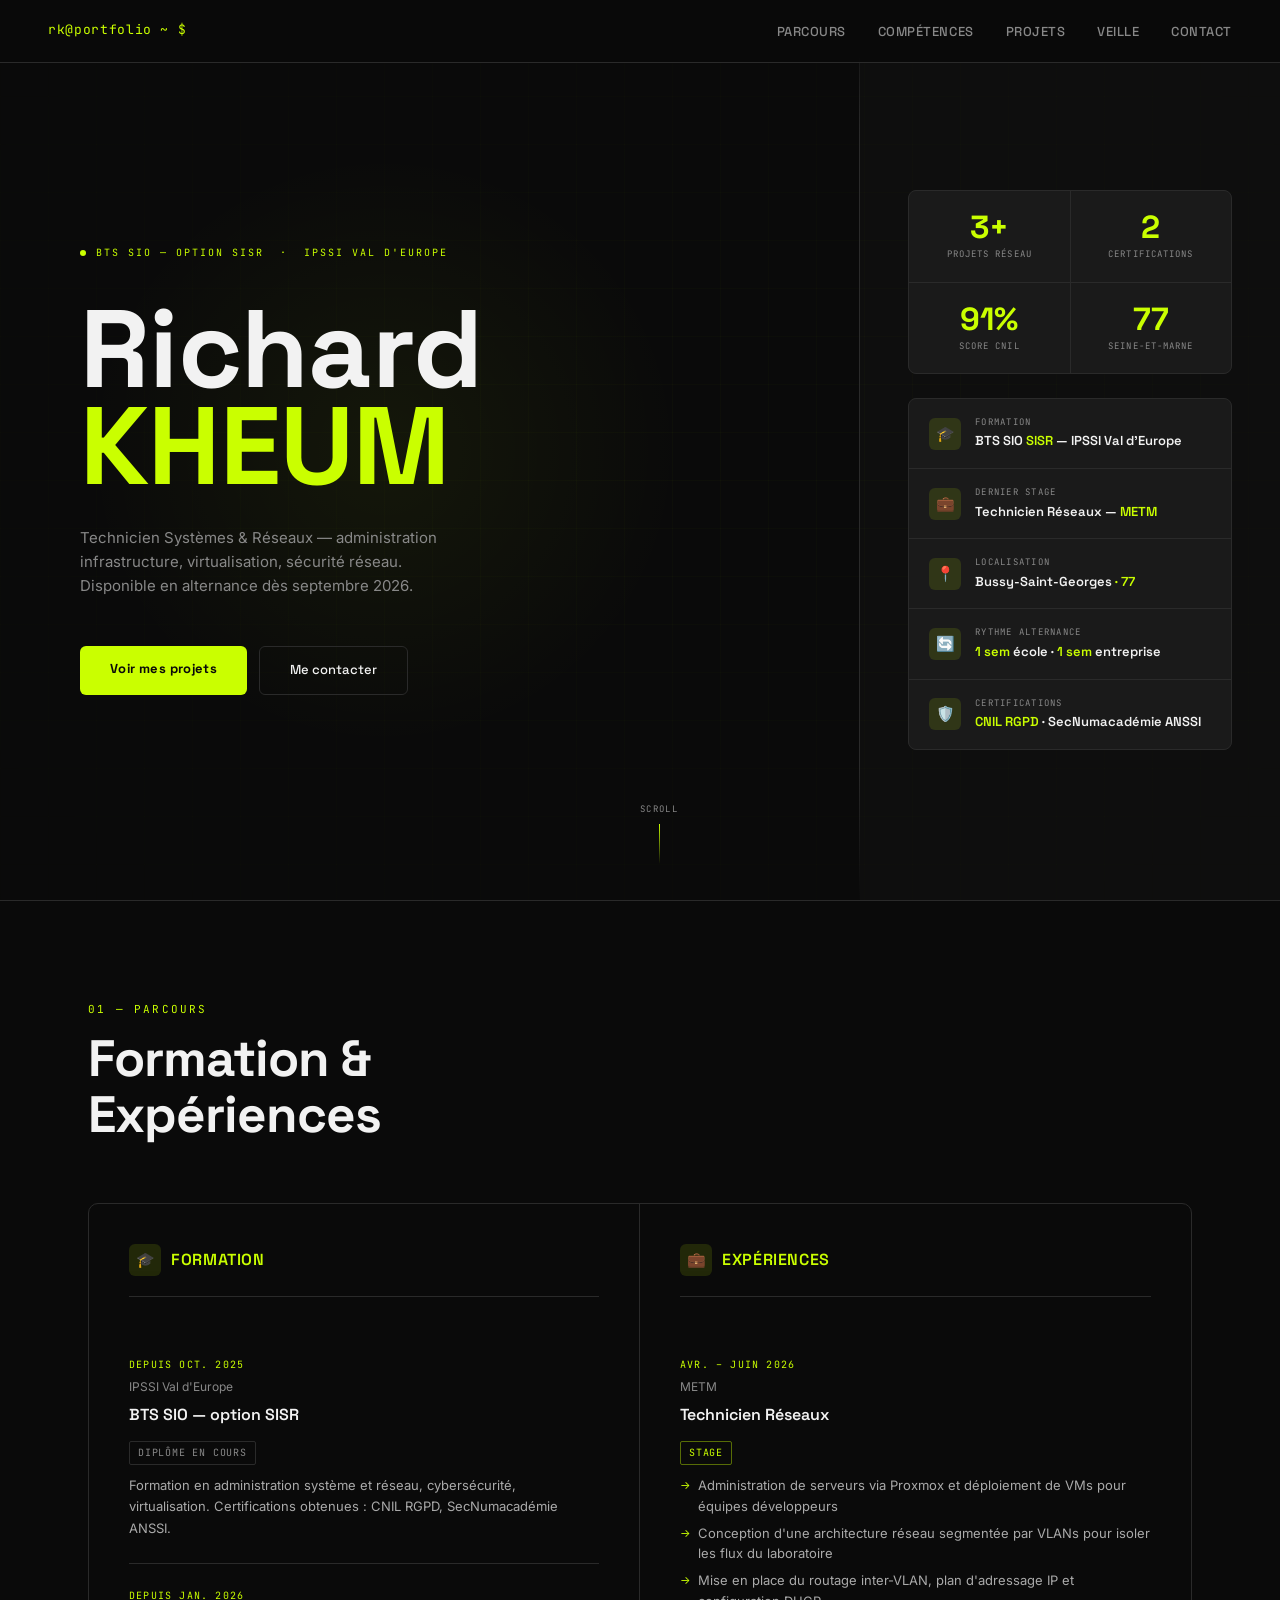
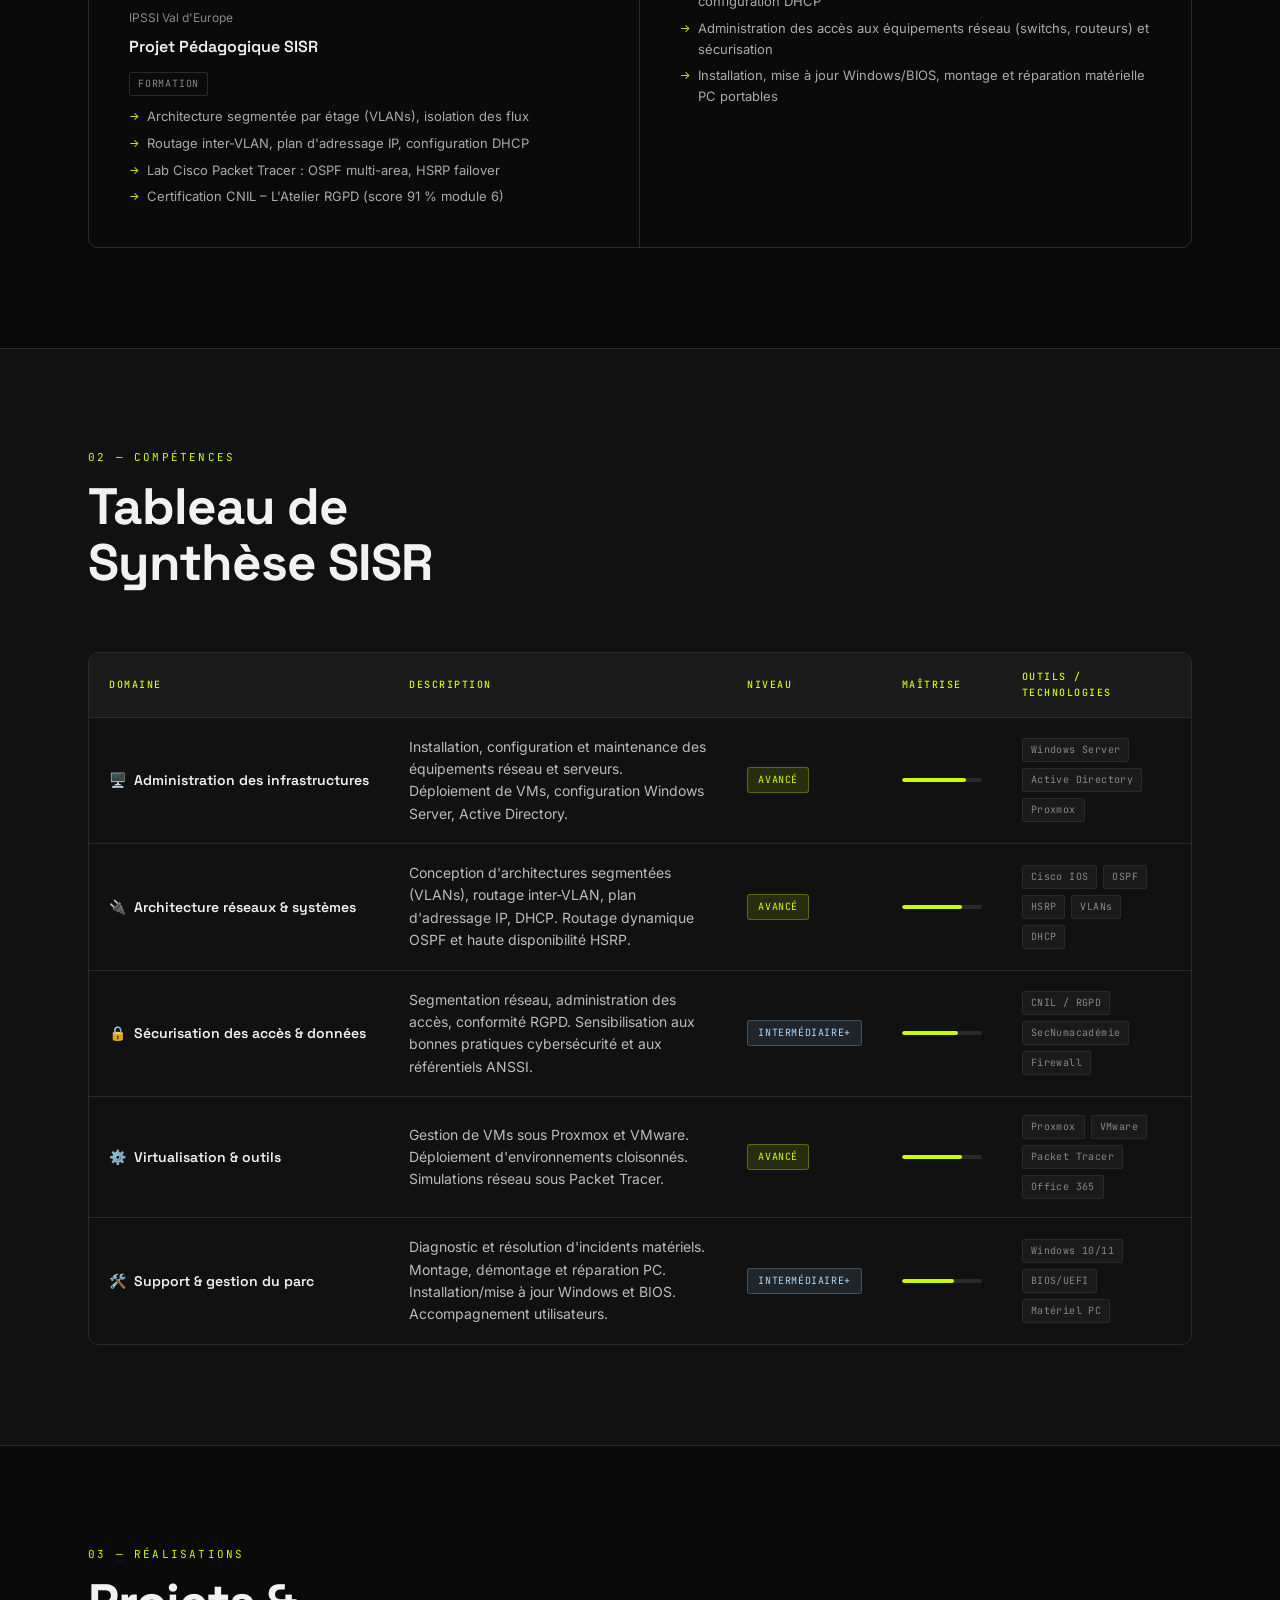
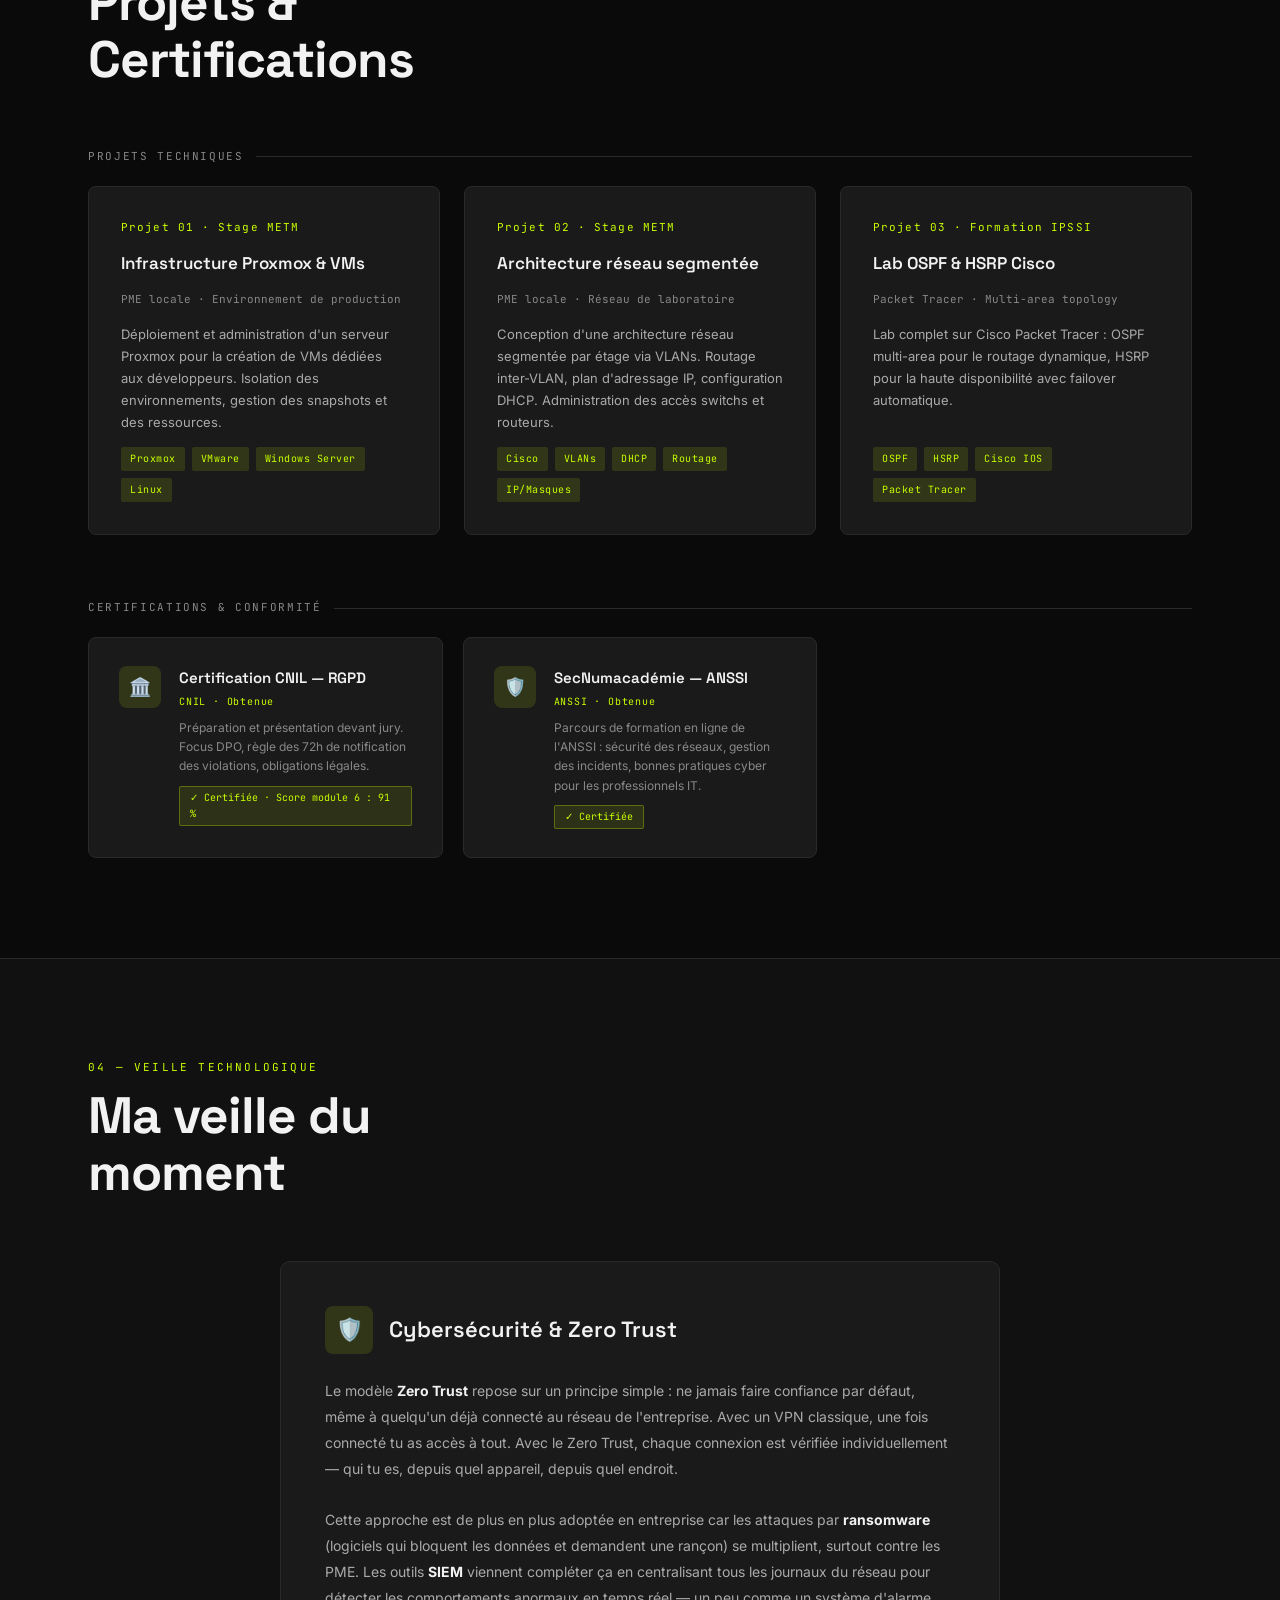
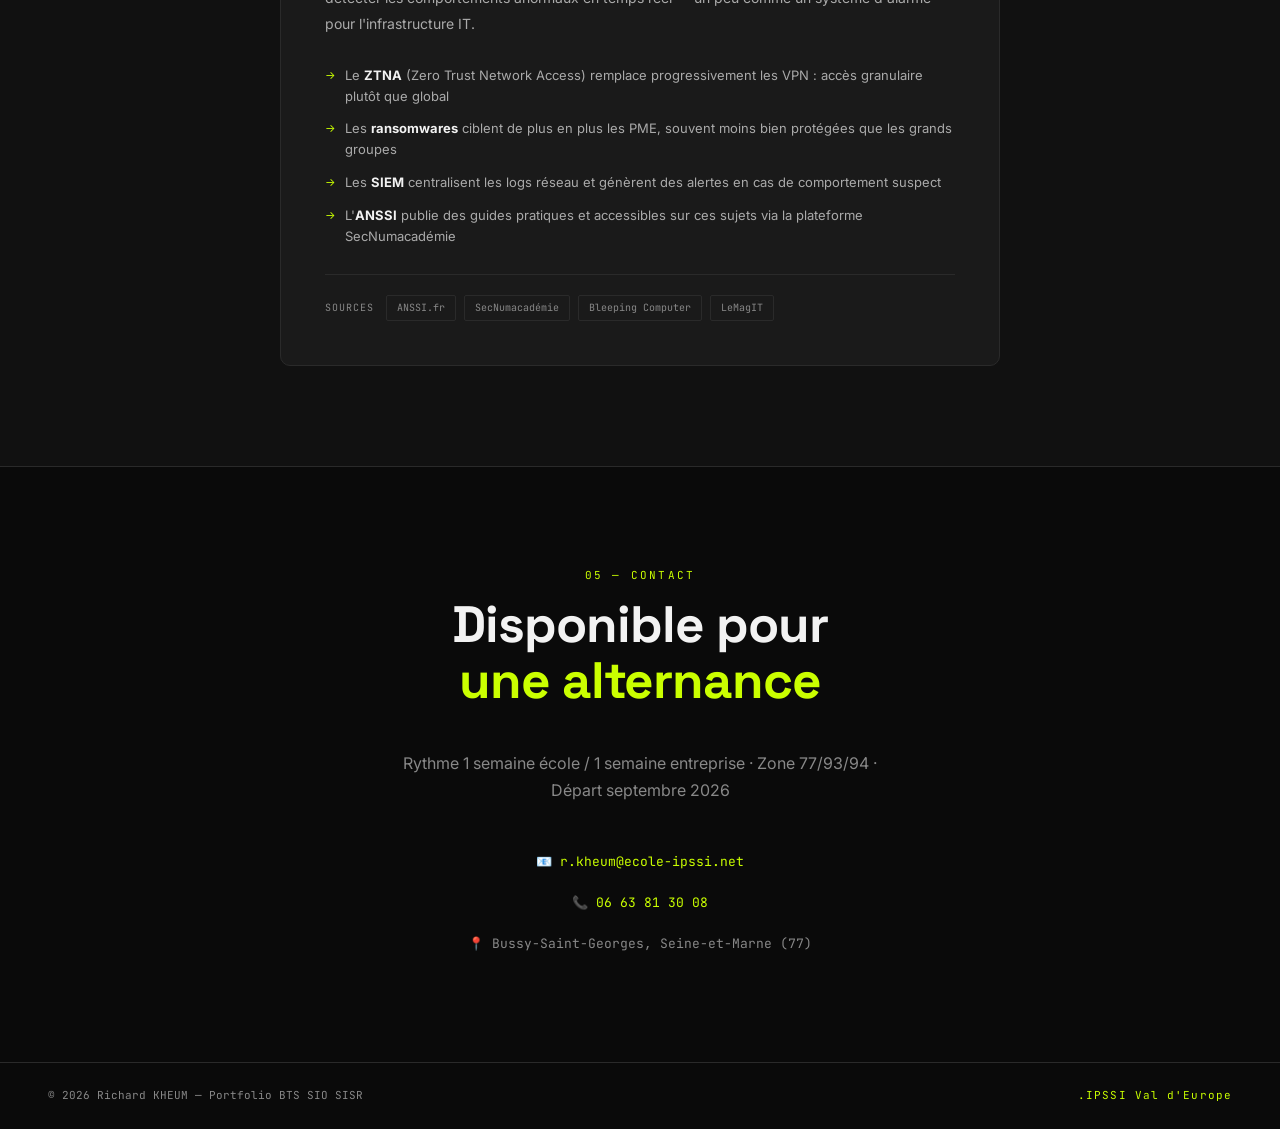
==== index.html @ 8fc9f828 "Rename portfolio-richard-kheum.html to index.html" ====
<!DOCTYPE html>
<html lang="fr">
<head>
<meta charset="UTF-8">
<meta name="viewport" content="width=device-width, initial-scale=1.0">
<title>Richard KHEUM — Technicien Systèmes & Réseaux</title>
<link href="https://fonts.googleapis.com/css2?family=Space+Grotesk:wght@300;400;500;600;700&family=Inter:wght@300;400;500&family=JetBrains+Mono:wght@400;500&display=swap" rel="stylesheet">
<style>
  :root {
    --black: #0A0A0A;
    --surface: #111111;
    --card: #1A1A1A;
    --border: #2A2A2A;
    --lime: #CAFF00;
    --lime-dim: rgba(202,255,0,0.12);
    --white: #F2F2F2;
    --muted: #888888;
    --font-display: 'Space Grotesk', sans-serif;
    --font-body: 'Inter', sans-serif;
    --font-mono: 'JetBrains Mono', monospace;
  }
  *, *::before, *::after { box-sizing: border-box; margin: 0; padding: 0; }
  html { scroll-behavior: smooth; }
  body { background: var(--black); color: var(--white); font-family: var(--font-body); font-size: 16px; line-height: 1.6; overflow-x: hidden; }

  nav { position: fixed; top: 0; left: 0; right: 0; z-index: 100; display: flex; align-items: center; justify-content: space-between; padding: 18px 48px; background: rgba(10,10,10,0.88); backdrop-filter: blur(14px); border-bottom: 1px solid var(--border); }
  .nav-logo { font-family: var(--font-mono); font-size: 13px; color: var(--lime); letter-spacing: 0.05em; }
  .nav-links { display: flex; gap: 32px; list-style: none; }
  .nav-links a { font-family: var(--font-display); font-size: 13px; font-weight: 500; color: var(--muted); text-decoration: none; letter-spacing: 0.04em; text-transform: uppercase; transition: color 0.2s; }
  .nav-links a:hover { color: var(--lime); }

  #hero { min-height: 100vh; display: grid; grid-template-columns: 1fr 420px; align-items: center; max-width: 100%; padding: 0; position: relative; overflow: hidden; }
  .hero-grid-bg { position: absolute; inset: 0; pointer-events: none; background-image: linear-gradient(rgba(202,255,0,0.022) 1px, transparent 1px), linear-gradient(90deg, rgba(202,255,0,0.022) 1px, transparent 1px); background-size: 48px 48px; -webkit-mask-image: radial-gradient(ellipse 80% 80% at 50% 50%, black 0%, transparent 100%); mask-image: radial-gradient(ellipse 80% 80% at 50% 50%, black 0%, transparent 100%); }
  .hero-halo { position: absolute; top: 50%; left: 30%; transform: translate(-50%, -50%); width: 700px; height: 700px; pointer-events: none; background: radial-gradient(ellipse at center, rgba(202,255,0,0.055) 0%, transparent 60%); }
  .hero-sep { position: absolute; top: 0; bottom: 0; right: 420px; width: 1px; pointer-events: none; background: linear-gradient(to bottom, transparent 0%, var(--border) 15%, var(--border) 85%, transparent 100%); animation: sepFadeIn 1s ease 0.5s both; }
  @keyframes sepFadeIn { from { opacity: 0; } to { opacity: 1; } }

  .hero-left { padding: 140px 64px 100px 80px; display: flex; flex-direction: column; justify-content: center; position: relative; z-index: 1; }
  .hero-role { display: inline-flex; align-items: center; gap: 10px; font-family: var(--font-mono); font-size: 10px; color: var(--lime); letter-spacing: 0.2em; text-transform: uppercase; margin-bottom: 40px; opacity: 0; animation: slideRight 0.6s ease 0.3s forwards; }
  .hero-role-dot { width: 6px; height: 6px; border-radius: 50%; background: var(--lime); animation: pulse 2s ease-in-out infinite; }
  @keyframes pulse { 0%, 100% { opacity: 1; transform: scale(1); } 50% { opacity: 0.4; transform: scale(0.7); } }
  .hero-name { font-family: var(--font-display); font-weight: 700; line-height: 0.88; letter-spacing: -0.04em; margin-bottom: 32px; }
  .hero-name-first { display: block; font-size: clamp(60px, 9vw, 110px); color: var(--white); opacity: 0; transform: translateX(-30px); animation: slideRight 0.7s cubic-bezier(0.22,1,0.36,1) 0.6s forwards; }
  .hero-name-last { display: block; font-size: clamp(60px, 9vw, 110px); color: var(--lime); opacity: 0; transform: translateX(-30px); animation: slideRight 0.7s cubic-bezier(0.22,1,0.36,1) 0.85s forwards; }
  @keyframes slideRight { to { opacity: 1; transform: translateX(0); } }
  .hero-tagline { font-family: var(--font-body); font-size: 15px; font-weight: 400; color: var(--muted); line-height: 1.6; max-width: 400px; margin-bottom: 48px; opacity: 0; animation: slideRight 0.6s ease 1.1s forwards; }
  .hero-btns { display: flex; gap: 12px; flex-wrap: wrap; opacity: 0; animation: slideRight 0.6s ease 1.3s forwards; }
  .btn-primary { display: inline-block; background: var(--lime); color: var(--black); font-family: var(--font-display); font-size: 13px; font-weight: 700; padding: 13px 30px; border-radius: 6px; text-decoration: none; letter-spacing: 0.03em; transition: opacity 0.2s, transform 0.2s; }
  .btn-primary:hover { opacity: 0.85; transform: translateY(-2px); }
  .btn-ghost { display: inline-block; border: 1px solid var(--border); color: var(--white); font-family: var(--font-display); font-size: 13px; font-weight: 500; padding: 13px 30px; border-radius: 6px; text-decoration: none; transition: border-color 0.2s, color 0.2s; }
  .btn-ghost:hover { border-color: var(--lime); color: var(--lime); }

  .hero-right { height: 100vh; display: flex; flex-direction: column; justify-content: center; padding: 140px 48px 100px 48px; gap: 0; position: relative; z-index: 1; background: rgba(255,255,255,0.015); }
  .hero-stats-row { display: grid; grid-template-columns: 1fr 1fr; gap: 1px; background: var(--border); border: 1px solid var(--border); border-radius: 8px; overflow: hidden; margin-bottom: 24px; opacity: 0; animation: fadeUp 0.6s ease 0.9s forwards; }
  .hstat { background: var(--card); padding: 20px 18px; text-align: center; }
  .hstat-num { font-family: var(--font-display); font-size: 32px; font-weight: 700; color: var(--lime); line-height: 1; margin-bottom: 4px; }
  .hstat-lbl { font-family: var(--font-mono); font-size: 9px; letter-spacing: 0.12em; text-transform: uppercase; color: var(--muted); }
  .hero-info-list { display: flex; flex-direction: column; gap: 1px; background: var(--border); border: 1px solid var(--border); border-radius: 8px; overflow: hidden; opacity: 0; animation: fadeUp 0.6s ease 1.1s forwards; }
  .hinfo-row { display: flex; align-items: center; gap: 14px; background: var(--card); padding: 16px 20px; transition: background 0.15s; }
  .hinfo-row:hover { background: rgba(202,255,0,0.04); }
  .hinfo-ico { width: 32px; height: 32px; min-width: 32px; background: var(--lime-dim); border-radius: 6px; display: flex; align-items: center; justify-content: center; font-size: 15px; }
  .hinfo-txt { flex: 1; }
  .hinfo-label { font-family: var(--font-mono); font-size: 9px; letter-spacing: 0.14em; text-transform: uppercase; color: var(--muted); margin-bottom: 2px; }
  .hinfo-val { font-family: var(--font-display); font-size: 13px; font-weight: 600; color: var(--white); }
  .hinfo-val em { font-style: normal; color: var(--lime); }
  .hero-scroll { position: absolute; bottom: 36px; left: 50%; transform: translateX(-50%); display: flex; flex-direction: column; align-items: center; gap: 8px; font-family: var(--font-mono); font-size: 9px; letter-spacing: 0.15em; text-transform: uppercase; color: var(--muted); opacity: 0; animation: fadeUp 0.6s ease 2s forwards; z-index: 2; }
  .hero-scroll-line { width: 1px; height: 40px; background: linear-gradient(to bottom, var(--lime), transparent); animation: scrollLine 1.5s ease-in-out infinite; }
  @keyframes scrollLine { 0%, 100% { transform: scaleY(1); opacity: 1; } 50% { transform: scaleY(0.5); opacity: 0.4; } }

  section { padding: 100px 48px; max-width: 1200px; margin: 0 auto; }
  .section-label { font-family: var(--font-mono); font-size: 11px; color: var(--lime); letter-spacing: 0.2em; text-transform: uppercase; margin-bottom: 12px; }
  h2 { font-family: var(--font-display); font-size: clamp(32px, 4vw, 52px); font-weight: 700; letter-spacing: -0.02em; margin-bottom: 60px; line-height: 1.1; }
  h3 { font-family: var(--font-display); font-size: 20px; font-weight: 600; margin-bottom: 8px; }
  .divider { width: 100%; height: 1px; background: var(--border); }

  .parcours-columns { display: grid; grid-template-columns: 1fr 1fr; gap: 0; border: 1px solid var(--border); border-radius: 10px; overflow: hidden; }
  .parcours-col { padding: 40px; }
  .parcours-col:first-child { border-right: 1px solid var(--border); }
  .parcours-col-header { display: flex; align-items: center; gap: 10px; margin-bottom: 36px; padding-bottom: 20px; border-bottom: 1px solid var(--border); }
  .parcours-col-icon { width: 32px; height: 32px; background: var(--lime-dim); border-radius: 6px; display: flex; align-items: center; justify-content: center; font-size: 15px; }
  .parcours-col-title { font-family: var(--font-display); font-size: 16px; font-weight: 600; color: var(--lime); letter-spacing: 0.04em; text-transform: uppercase; }
  .timeline-entry { padding: 24px 0; border-bottom: 1px solid var(--border); }
  .timeline-entry:last-child { border-bottom: none; padding-bottom: 0; }
  .entry-date { font-family: var(--font-mono); font-size: 10px; color: var(--lime); letter-spacing: 0.12em; text-transform: uppercase; margin-bottom: 4px; }
  .entry-org { font-size: 12px; color: var(--muted); margin-bottom: 6px; }
  .entry-title { font-family: var(--font-display); font-size: 16px; font-weight: 600; margin-bottom: 10px; }
  .entry-tag { display: inline-block; font-size: 10px; font-family: var(--font-mono); letter-spacing: 0.08em; padding: 3px 8px; border-radius: 2px; border: 1px solid var(--border); color: var(--muted); text-transform: uppercase; margin-bottom: 10px; }
  .entry-tag.stage { border-color: rgba(202,255,0,0.4); color: var(--lime); }
  .bullet-list { list-style: none; display: flex; flex-direction: column; gap: 6px; }
  .bullet-list li { font-size: 13px; color: #AAAAAA; padding-left: 18px; position: relative; line-height: 1.6; }
  .bullet-list li::before { content: '→'; position: absolute; left: 0; color: var(--lime); font-size: 11px; top: 2px; }
  .entry-desc { font-size: 13px; color: #AAAAAA; line-height: 1.65; }

  .skills-table-wrap { overflow-x: auto; border: 1px solid var(--border); border-radius: 10px; }
  table.skills-table { width: 100%; border-collapse: collapse; font-size: 14px; }
  .skills-table thead tr { background: var(--card); border-bottom: 1px solid var(--border); }
  .skills-table th { font-family: var(--font-mono); font-size: 10px; letter-spacing: 0.15em; text-transform: uppercase; color: var(--lime); padding: 16px 20px; text-align: left; font-weight: 500; }
  .skills-table th:first-child { width: 220px; }
  .skills-table tbody tr { border-bottom: 1px solid var(--border); transition: background 0.15s; }
  .skills-table tbody tr:last-child { border-bottom: none; }
  .skills-table tbody tr:hover { background: rgba(202,255,0,0.03); }
  .skills-table td { padding: 18px 20px; vertical-align: middle; color: #BBBBBB; }
  .skills-table td:first-child { font-family: var(--font-display); font-weight: 600; font-size: 14px; color: var(--white); white-space: nowrap; }
  .cat-icon { margin-right: 8px; }
  .level-badge { display: inline-block; font-family: var(--font-mono); font-size: 10px; letter-spacing: 0.06em; padding: 4px 10px; border-radius: 3px; text-transform: uppercase; white-space: nowrap; }
  .level-avance { background: rgba(202,255,0,0.12); color: var(--lime); border: 1px solid rgba(202,255,0,0.3); }
  .level-inter { background: rgba(168,216,255,0.1); color: #A8D8FF; border: 1px solid rgba(168,216,255,0.25); }
  .bar-cell { min-width: 120px; }
  .mini-bar { height: 4px; background: var(--border); border-radius: 2px; overflow: hidden; }
  .mini-bar-fill { height: 100%; background: var(--lime); border-radius: 2px; width: 0; transition: width 1.2s cubic-bezier(0.4,0,0.2,1); }
  .tools-list { display: flex; flex-wrap: wrap; gap: 6px; }
  .tool-chip { font-family: var(--font-mono); font-size: 10px; padding: 3px 8px; background: var(--card); border: 1px solid var(--border); border-radius: 2px; color: var(--muted); letter-spacing: 0.04em; }

  .projects-grid { display: grid; grid-template-columns: repeat(auto-fill, minmax(340px, 1fr)); gap: 24px; }
  .project-card { background: var(--card); border: 1px solid var(--border); border-radius: 8px; padding: 32px; display: flex; flex-direction: column; gap: 14px; transition: border-color 0.2s, transform 0.2s; }
  .project-card:hover { border-color: rgba(202,255,0,0.4); transform: translateY(-3px); }
  .project-number { font-family: var(--font-mono); font-size: 11px; color: var(--lime); letter-spacing: 0.1em; }
  .project-card h3 { font-size: 17px; margin: 0; }
  .project-context { font-size: 11px; color: var(--muted); font-family: var(--font-mono); }
  .project-desc { font-size: 13px; color: #AAAAAA; line-height: 1.7; flex: 1; }
  .project-tech { display: flex; flex-wrap: wrap; gap: 7px; }
  .tech-tag { font-family: var(--font-mono); font-size: 10px; padding: 4px 9px; background: var(--lime-dim); color: var(--lime); border-radius: 2px; letter-spacing: 0.05em; }

  .cert-grid { display: grid; grid-template-columns: repeat(auto-fill, minmax(340px, 1fr)); gap: 20px; }
  .cert-card { background: var(--card); border: 1px solid var(--border); border-radius: 8px; padding: 28px 30px; display: flex; gap: 18px; align-items: flex-start; transition: border-color 0.2s; }
  .cert-card:hover { border-color: rgba(202,255,0,0.3); }
  .cert-icon { width: 42px; height: 42px; min-width: 42px; background: var(--lime-dim); border-radius: 8px; display: flex; align-items: center; justify-content: center; font-size: 18px; }
  .cert-body { flex: 1; }
  .cert-body h4 { font-family: var(--font-display); font-size: 15px; font-weight: 600; margin-bottom: 4px; }
  .cert-issuer { font-family: var(--font-mono); font-size: 10px; color: var(--lime); letter-spacing: 0.08em; margin-bottom: 8px; }
  .cert-desc { font-size: 12px; color: var(--muted); line-height: 1.6; }
  .cert-score { margin-top: 10px; display: inline-block; font-family: var(--font-mono); font-size: 10px; padding: 3px 10px; background: rgba(202,255,0,0.1); border: 1px solid rgba(202,255,0,0.3); border-radius: 2px; color: var(--lime); }

  .sub-label { font-family: var(--font-mono); font-size: 11px; color: var(--muted); letter-spacing: 0.15em; text-transform: uppercase; margin-bottom: 20px; display: flex; align-items: center; gap: 12px; }
  .sub-label::after { content: ''; flex: 1; height: 1px; background: var(--border); }

  /* VEILLE — 1 carte unique */
  .veille-single { max-width: 720px; margin: 0 auto; background: var(--card); border: 1px solid var(--border); border-radius: 10px; padding: 44px; }
  .veille-single-header { display: flex; align-items: center; gap: 16px; margin-bottom: 24px; }
  .veille-single-icon { width: 48px; height: 48px; min-width: 48px; background: var(--lime-dim); border-radius: 8px; display: flex; align-items: center; justify-content: center; font-size: 22px; }
  .veille-single-title { font-family: var(--font-display); font-size: 22px; font-weight: 600; color: var(--white); }
  .veille-single-body { font-size: 14px; color: #AAAAAA; line-height: 1.85; margin-bottom: 28px; }
  .veille-points { list-style: none; display: flex; flex-direction: column; gap: 12px; margin-bottom: 28px; }
  .veille-points li { font-size: 13px; color: #AAAAAA; padding-left: 20px; position: relative; line-height: 1.6; }
  .veille-points li::before { content: '→'; position: absolute; left: 0; color: var(--lime); font-size: 11px; top: 2px; }
  .veille-sources-row { display: flex; flex-wrap: wrap; gap: 8px; align-items: center; padding-top: 20px; border-top: 1px solid var(--border); }
  .veille-sources-label { font-family: var(--font-mono); font-size: 10px; color: var(--muted); letter-spacing: 0.1em; text-transform: uppercase; margin-right: 4px; }
  .source-tag { font-family: var(--font-mono); font-size: 10px; padding: 4px 10px; border: 1px solid var(--border); border-radius: 2px; color: var(--muted); }

  .contact-line { font-family: var(--font-mono); font-size: 13px; color: var(--muted); margin-bottom: 8px; }
  .contact-line a { color: var(--lime); text-decoration: none; }
  footer { border-top: 1px solid var(--border); padding: 24px 48px; display: flex; justify-content: space-between; align-items: center; }
  footer p { font-family: var(--font-mono); font-size: 11px; color: var(--muted); }
  .ipssi-badge { font-family: var(--font-mono); font-size: 11px; color: var(--lime); letter-spacing: 0.1em; }

  @keyframes fadeUp { from { opacity: 0; transform: translateY(20px); } to { opacity: 1; transform: translateY(0); } }

  @media (max-width: 960px) {
    #hero { grid-template-columns: 1fr; min-height: auto; }
    .hero-sep { display: none; }
    .hero-left { padding: 120px 32px 40px; }
    .hero-right { height: auto; padding: 32px 32px 80px; background: none; border-top: 1px solid var(--border); }
    .parcours-columns { grid-template-columns: 1fr; }
    .parcours-col:first-child { border-right: none; border-bottom: 1px solid var(--border); }
    .hero-scroll { display: none; }
  }
  @media (max-width: 768px) {
    nav { padding: 16px 24px; }
    .nav-links { display: none; }
    section { padding: 72px 24px; }
    footer { padding: 20px 24px; flex-direction: column; gap: 8px; text-align: center; }
  }
  @media (prefers-reduced-motion: reduce) {
    * { animation: none !important; transition: none !important; }
    .mini-bar-fill { width: var(--target-width) !important; }
  }
</style>
</head>
<body>

<nav>
  <div class="nav-logo">rk@portfolio ~ $</div>
  <ul class="nav-links">
    <li><a href="#parcours">Parcours</a></li>
    <li><a href="#competences">Compétences</a></li>
    <li><a href="#projets">Projets</a></li>
    <li><a href="#veille">Veille</a></li>
    <li><a href="#contact">Contact</a></li>
  </ul>
</nav>

<section id="hero">
  <div class="hero-grid-bg"></div>
  <div class="hero-halo"></div>
  <div class="hero-sep"></div>
  <div class="hero-left">
    <div class="hero-role"><span class="hero-role-dot"></span>BTS SIO — Option SISR &nbsp;·&nbsp; IPSSI Val d'Europe</div>
    <div class="hero-name">
      <span class="hero-name-first">Richard</span>
      <span class="hero-name-last">KHEUM</span>
    </div>
    <p class="hero-tagline">Technicien Systèmes &amp; Réseaux — administration infrastructure, virtualisation, sécurité réseau.<br>Disponible en alternance dès septembre 2026.</p>
    <div class="hero-btns">
      <a href="#projets" class="btn-primary">Voir mes projets</a>
      <a href="#contact" class="btn-ghost">Me contacter</a>
    </div>
  </div>
  <div class="hero-right">
    <div class="hero-stats-row">
      <div class="hstat"><div class="hstat-num">3+</div><div class="hstat-lbl">Projets réseau</div></div>
      <div class="hstat"><div class="hstat-num">2</div><div class="hstat-lbl">Certifications</div></div>
      <div class="hstat"><div class="hstat-num">91%</div><div class="hstat-lbl">Score CNIL</div></div>
      <div class="hstat"><div class="hstat-num">77</div><div class="hstat-lbl">Seine-et-Marne</div></div>
    </div>
    <div class="hero-info-list">
      <div class="hinfo-row"><div class="hinfo-ico">🎓</div><div class="hinfo-txt"><div class="hinfo-label">Formation</div><div class="hinfo-val">BTS SIO <em>SISR</em> — IPSSI Val d'Europe</div></div></div>
      <div class="hinfo-row"><div class="hinfo-ico">💼</div><div class="hinfo-txt"><div class="hinfo-label">Dernier stage</div><div class="hinfo-val">Technicien Réseaux — <em>METM</em></div></div></div>
      <div class="hinfo-row"><div class="hinfo-ico">📍</div><div class="hinfo-txt"><div class="hinfo-label">Localisation</div><div class="hinfo-val">Bussy-Saint-Georges <em>· 77</em></div></div></div>
      <div class="hinfo-row"><div class="hinfo-ico">🔄</div><div class="hinfo-txt"><div class="hinfo-label">Rythme alternance</div><div class="hinfo-val"><em>1 sem</em> école · <em>1 sem</em> entreprise</div></div></div>
      <div class="hinfo-row"><div class="hinfo-ico">🛡️</div><div class="hinfo-txt"><div class="hinfo-label">Certifications</div><div class="hinfo-val"><em>CNIL RGPD</em> · SecNumacadémie ANSSI</div></div></div>
    </div>
  </div>
  <div class="hero-scroll"><span>Scroll</span><div class="hero-scroll-line"></div></div>
</section>

<div class="divider"></div>

<!-- PARCOURS — Bagagiste et DCG supprimés -->
<section id="parcours">
  <div class="section-label">01 — Parcours</div>
  <h2>Formation &<br>Expériences</h2>
  <div class="parcours-columns">
    <div class="parcours-col">
      <div class="parcours-col-header"><div class="parcours-col-icon">🎓</div><div class="parcours-col-title">Formation</div></div>
      <div class="timeline-entry">
        <div class="entry-date">Depuis oct. 2025</div>
        <div class="entry-org">IPSSI Val d'Europe</div>
        <div class="entry-title">BTS SIO — option SISR</div>
        <span class="entry-tag">Diplôme en cours</span>
        <p class="entry-desc">Formation en administration système et réseau, cybersécurité, virtualisation. Certifications obtenues : CNIL RGPD, SecNumacadémie ANSSI.</p>
      </div>
      <div class="timeline-entry">
        <div class="entry-date">Depuis jan. 2026</div>
        <div class="entry-org">IPSSI Val d'Europe</div>
        <div class="entry-title">Projet Pédagogique SISR</div>
        <span class="entry-tag">Formation</span>
        <ul class="bullet-list">
          <li>Architecture segmentée par étage (VLANs), isolation des flux</li>
          <li>Routage inter-VLAN, plan d'adressage IP, configuration DHCP</li>
          <li>Lab Cisco Packet Tracer : OSPF multi-area, HSRP failover</li>
          <li>Certification CNIL – L'Atelier RGPD (score 91 % module 6)</li>
        </ul>
      </div>
    </div>
    <div class="parcours-col">
      <div class="parcours-col-header"><div class="parcours-col-icon">💼</div><div class="parcours-col-title">Expériences</div></div>
      <div class="timeline-entry">
        <div class="entry-date">Avr. – Juin 2026</div>
        <div class="entry-org">METM</div>
        <div class="entry-title">Technicien Réseaux</div>
        <span class="entry-tag stage">Stage</span>
        <ul class="bullet-list">
          <li>Administration de serveurs via Proxmox et déploiement de VMs pour équipes développeurs</li>
          <li>Conception d'une architecture réseau segmentée par VLANs pour isoler les flux du laboratoire</li>
          <li>Mise en place du routage inter-VLAN, plan d'adressage IP et configuration DHCP</li>
          <li>Administration des accès aux équipements réseau (switchs, routeurs) et sécurisation</li>
          <li>Installation, mise à jour Windows/BIOS, montage et réparation matérielle PC portables</li>
        </ul>
      </div>
    </div>
  </div>
</section>

<div class="divider"></div>

<section id="competences" style="max-width:100%; padding:100px 0; background:var(--surface);">
  <div style="max-width:1200px; margin:0 auto; padding:0 48px;">
    <div class="section-label">02 — Compétences</div>
    <h2>Tableau de<br>Synthèse SISR</h2>
    <div class="skills-table-wrap">
      <table class="skills-table">
        <thead>
          <tr><th>Domaine</th><th>Description</th><th>Niveau</th><th>Maîtrise</th><th>Outils / Technologies</th></tr>
        </thead>
        <tbody>
          <tr>
            <td><span class="cat-icon">🖥️</span>Administration des infrastructures</td>
            <td>Installation, configuration et maintenance des équipements réseau et serveurs. Déploiement de VMs, configuration Windows Server, Active Directory.</td>
            <td><span class="level-badge level-avance">Avancé</span></td>
            <td class="bar-cell"><div class="mini-bar"><div class="mini-bar-fill" style="--target-width:80%"></div></div></td>
            <td><div class="tools-list"><span class="tool-chip">Windows Server</span><span class="tool-chip">Active Directory</span><span class="tool-chip">Proxmox</span></div></td>
          </tr>
          <tr>
            <td><span class="cat-icon">🔌</span>Architecture réseaux &amp; systèmes</td>
            <td>Conception d'architectures segmentées (VLANs), routage inter-VLAN, plan d'adressage IP, DHCP. Routage dynamique OSPF et haute disponibilité HSRP.</td>
            <td><span class="level-badge level-avance">Avancé</span></td>
            <td class="bar-cell"><div class="mini-bar"><div class="mini-bar-fill" style="--target-width:75%"></div></div></td>
            <td><div class="tools-list"><span class="tool-chip">Cisco IOS</span><span class="tool-chip">OSPF</span><span class="tool-chip">HSRP</span><span class="tool-chip">VLANs</span><span class="tool-chip">DHCP</span></div></td>
          </tr>
          <tr>
            <td><span class="cat-icon">🔒</span>Sécurisation des accès &amp; données</td>
            <td>Segmentation réseau, administration des accès, conformité RGPD. Sensibilisation aux bonnes pratiques cybersécurité et aux référentiels ANSSI.</td>
            <td><span class="level-badge level-inter">Intermédiaire+</span></td>
            <td class="bar-cell"><div class="mini-bar"><div class="mini-bar-fill" style="--target-width:70%"></div></div></td>
            <td><div class="tools-list"><span class="tool-chip">CNIL / RGPD</span><span class="tool-chip">SecNumacadémie</span><span class="tool-chip">Firewall</span></div></td>
          </tr>
          <tr>
            <td><span class="cat-icon">⚙️</span>Virtualisation &amp; outils</td>
            <td>Gestion de VMs sous Proxmox et VMware. Déploiement d'environnements cloisonnés. Simulations réseau sous Packet Tracer.</td>
            <td><span class="level-badge level-avance">Avancé</span></td>
            <td class="bar-cell"><div class="mini-bar"><div class="mini-bar-fill" style="--target-width:75%"></div></div></td>
            <td><div class="tools-list"><span class="tool-chip">Proxmox</span><span class="tool-chip">VMware</span><span class="tool-chip">Packet Tracer</span><span class="tool-chip">Office 365</span></div></td>
          </tr>
          <tr>
            <td><span class="cat-icon">🛠️</span>Support &amp; gestion du parc</td>
            <td>Diagnostic et résolution d'incidents matériels. Montage, démontage et réparation PC. Installation/mise à jour Windows et BIOS. Accompagnement utilisateurs.</td>
            <td><span class="level-badge level-inter">Intermédiaire+</span></td>
            <td class="bar-cell"><div class="mini-bar"><div class="mini-bar-fill" style="--target-width:65%"></div></div></td>
            <td><div class="tools-list"><span class="tool-chip">Windows 10/11</span><span class="tool-chip">BIOS/UEFI</span><span class="tool-chip">Matériel PC</span></div></td>
          </tr>
        </tbody>
      </table>
    </div>
  </div>
</section>

<div class="divider"></div>

<section id="projets">
  <div class="section-label">03 — Réalisations</div>
  <h2>Projets &<br>Certifications</h2>
  <div class="sub-label">Projets techniques</div>
  <div class="projects-grid" style="margin-bottom:64px;">
    <div class="project-card">
      <div class="project-number">Projet 01 · Stage METM</div>
      <h3>Infrastructure Proxmox &amp; VMs</h3>
      <div class="project-context">PME locale · Environnement de production</div>
      <p class="project-desc">Déploiement et administration d'un serveur Proxmox pour la création de VMs dédiées aux développeurs. Isolation des environnements, gestion des snapshots et des ressources.</p>
      <div class="project-tech"><span class="tech-tag">Proxmox</span><span class="tech-tag">VMware</span><span class="tech-tag">Windows Server</span><span class="tech-tag">Linux</span></div>
    </div>
    <div class="project-card">
      <div class="project-number">Projet 02 · Stage METM</div>
      <h3>Architecture réseau segmentée</h3>
      <div class="project-context">PME locale · Réseau de laboratoire</div>
      <p class="project-desc">Conception d'une architecture réseau segmentée par étage via VLANs. Routage inter-VLAN, plan d'adressage IP, configuration DHCP. Administration des accès switchs et routeurs.</p>
      <div class="project-tech"><span class="tech-tag">Cisco</span><span class="tech-tag">VLANs</span><span class="tech-tag">DHCP</span><span class="tech-tag">Routage</span><span class="tech-tag">IP/Masques</span></div>
    </div>
    <div class="project-card">
      <div class="project-number">Projet 03 · Formation IPSSI</div>
      <h3>Lab OSPF &amp; HSRP Cisco</h3>
      <div class="project-context">Packet Tracer · Multi-area topology</div>
      <p class="project-desc">Lab complet sur Cisco Packet Tracer : OSPF multi-area pour le routage dynamique, HSRP pour la haute disponibilité avec failover automatique.</p>
      <div class="project-tech"><span class="tech-tag">OSPF</span><span class="tech-tag">HSRP</span><span class="tech-tag">Cisco IOS</span><span class="tech-tag">Packet Tracer</span></div>
    </div>
  </div>
  <div class="sub-label">Certifications &amp; conformité</div>
  <div class="cert-grid">
    <div class="cert-card">
      <div class="cert-icon">🏛️</div>
      <div class="cert-body">
        <h4>Certification CNIL — RGPD</h4>
        <div class="cert-issuer">CNIL · Obtenue</div>
        <p class="cert-desc">Préparation et présentation devant jury. Focus DPO, règle des 72h de notification des violations, obligations légales.</p>
        <span class="cert-score">✓ Certifiée · Score module 6 : 91 %</span>
      </div>
    </div>
    <div class="cert-card">
      <div class="cert-icon">🛡️</div>
      <div class="cert-body">
        <h4>SecNumacadémie — ANSSI</h4>
        <div class="cert-issuer">ANSSI · Obtenue</div>
        <p class="cert-desc">Parcours de formation en ligne de l'ANSSI : sécurité des réseaux, gestion des incidents, bonnes pratiques cyber pour les professionnels IT.</p>
        <span class="cert-score">✓ Certifiée</span>
      </div>
    </div>
  </div>
</section>

<div class="divider"></div>

<!-- VEILLE — 1 seul sujet, développé et facile à expliquer -->
<section id="veille" style="background: var(--surface); max-width:100%; padding:100px 0;">
  <div style="max-width:1200px; margin:0 auto; padding:0 48px;">
    <div class="section-label">04 — Veille Technologique</div>
    <h2>Ma veille du<br>moment</h2>
    <div class="veille-single">
      <div class="veille-single-header">
        <div class="veille-single-icon">🛡️</div>
        <div class="veille-single-title">Cybersécurité &amp; Zero Trust</div>
      </div>
      <p class="veille-single-body">
        Le modèle <strong style="color:var(--white)">Zero Trust</strong> repose sur un principe simple : ne jamais faire confiance par défaut, même à quelqu'un déjà connecté au réseau de l'entreprise. Avec un VPN classique, une fois connecté tu as accès à tout. Avec le Zero Trust, chaque connexion est vérifiée individuellement — qui tu es, depuis quel appareil, depuis quel endroit.
        <br><br>
        Cette approche est de plus en plus adoptée en entreprise car les attaques par <strong style="color:var(--white)">ransomware</strong> (logiciels qui bloquent les données et demandent une rançon) se multiplient, surtout contre les PME. Les outils <strong style="color:var(--white)">SIEM</strong> viennent compléter ça en centralisant tous les journaux du réseau pour détecter les comportements anormaux en temps réel — un peu comme un système d'alarme pour l'infrastructure IT.
      </p>
      <ul class="veille-points">
        <li>Le <strong style="color:var(--white)">ZTNA</strong> (Zero Trust Network Access) remplace progressivement les VPN : accès granulaire plutôt que global</li>
        <li>Les <strong style="color:var(--white)">ransomwares</strong> ciblent de plus en plus les PME, souvent moins bien protégées que les grands groupes</li>
        <li>Les <strong style="color:var(--white)">SIEM</strong> centralisent les logs réseau et génèrent des alertes en cas de comportement suspect</li>
        <li>L'<strong style="color:var(--white)">ANSSI</strong> publie des guides pratiques et accessibles sur ces sujets via la plateforme SecNumacadémie</li>
      </ul>
      <div class="veille-sources-row">
        <span class="veille-sources-label">Sources</span>
        <span class="source-tag">ANSSI.fr</span>
        <span class="source-tag">SecNumacadémie</span>
        <span class="source-tag">Bleeping Computer</span>
        <span class="source-tag">LeMagIT</span>
      </div>
    </div>
  </div>
</section>

<div class="divider"></div>

<section id="contact" style="max-width:1200px; margin:0 auto; padding:100px 48px; text-align:center;">
  <div class="section-label" style="text-align:center;">05 — Contact</div>
  <h2 style="margin-bottom:40px;">Disponible pour<br><span style="color:var(--lime);">une alternance</span></h2>
  <p style="color:var(--muted); font-size:16px; max-width:480px; margin:0 auto 48px; line-height:1.7;">Rythme 1 semaine école / 1 semaine entreprise · Zone 77/93/94 · Départ septembre 2026</p>
  <div style="display:flex; flex-direction:column; gap:12px; align-items:center;">
    <div class="contact-line">📧 <a href="mailto:r.kheum@ecole-ipssi.net">r.kheum@ecole-ipssi.net</a></div>
    <div class="contact-line">📞 <a href="tel:+33663813008">06 63 81 30 08</a></div>
    <div class="contact-line">📍 Bussy-Saint-Georges, Seine-et-Marne (77)</div>
  </div>
</section>

<footer>
  <p>© 2026 Richard KHEUM — Portfolio BTS SIO SISR</p>
  <div class="ipssi-badge">.IPSSI Val d'Europe</div>
</footer>

<script>
  const bars = document.querySelectorAll('.mini-bar-fill');
  const barObs = new IntersectionObserver((entries) => {
    entries.forEach(entry => {
      if (entry.isIntersecting) {
        setTimeout(() => { entry.target.style.width = entry.target.style.getPropertyValue('--target-width'); }, 120);
        barObs.unobserve(entry.target);
      }
    });
  }, { threshold: 0.3 });
  bars.forEach(b => barObs.observe(b));

  const fadeEls = document.querySelectorAll('.project-card, .cert-card, .timeline-entry, .parcours-col, .veille-single');
  const fadeObs = new IntersectionObserver((entries) => {
    entries.forEach((entry, i) => {
      if (entry.isIntersecting) {
        entry.target.style.opacity = '0';
        entry.target.style.transform = 'translateY(18px)';
        entry.target.style.transition = `opacity 0.5s ease ${i * 0.05}s, transform 0.5s ease ${i * 0.05}s`;
        requestAnimationFrame(() => { entry.target.style.opacity = '1'; entry.target.style.transform = 'translateY(0)'; });
        fadeObs.unobserve(entry.target);
      }
    });
  }, { threshold: 0.08 });
  fadeEls.forEach(el => { el.style.opacity = '0'; fadeObs.observe(el); });
</script>
</body>
</html>
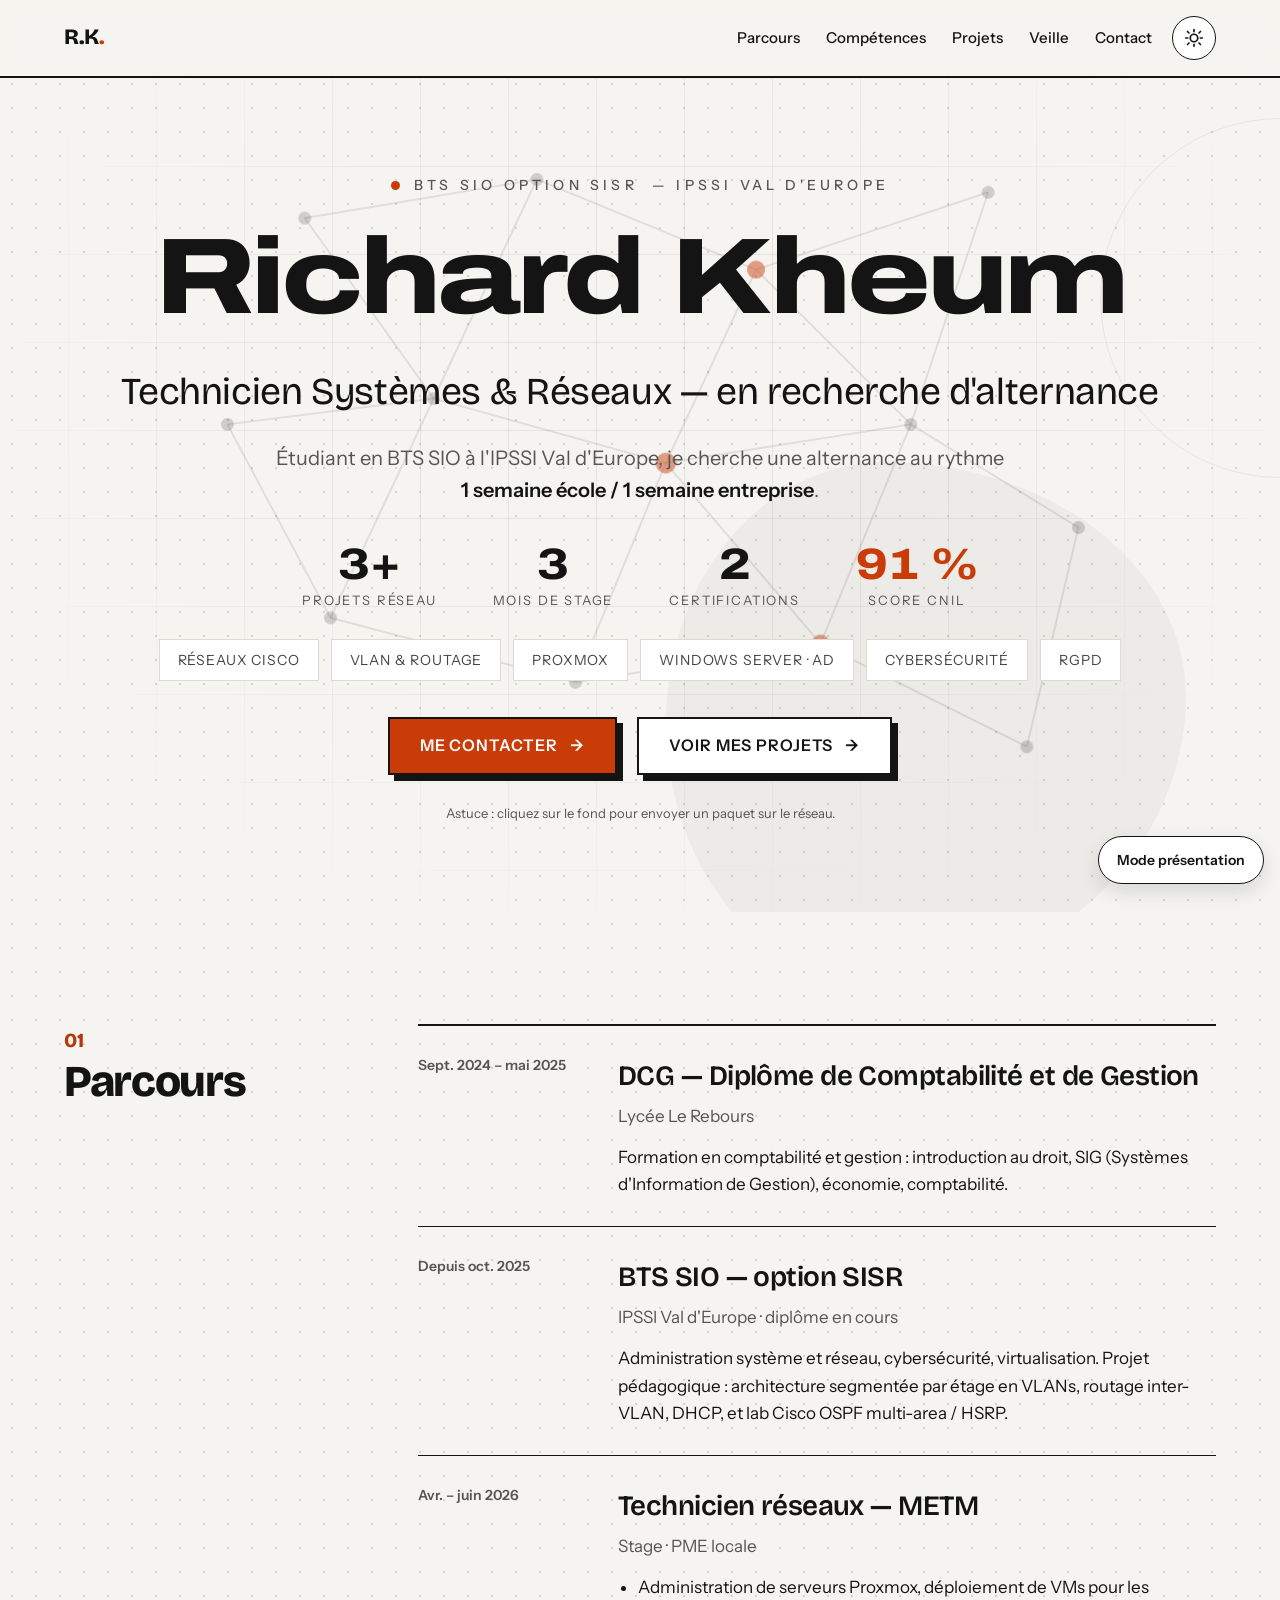
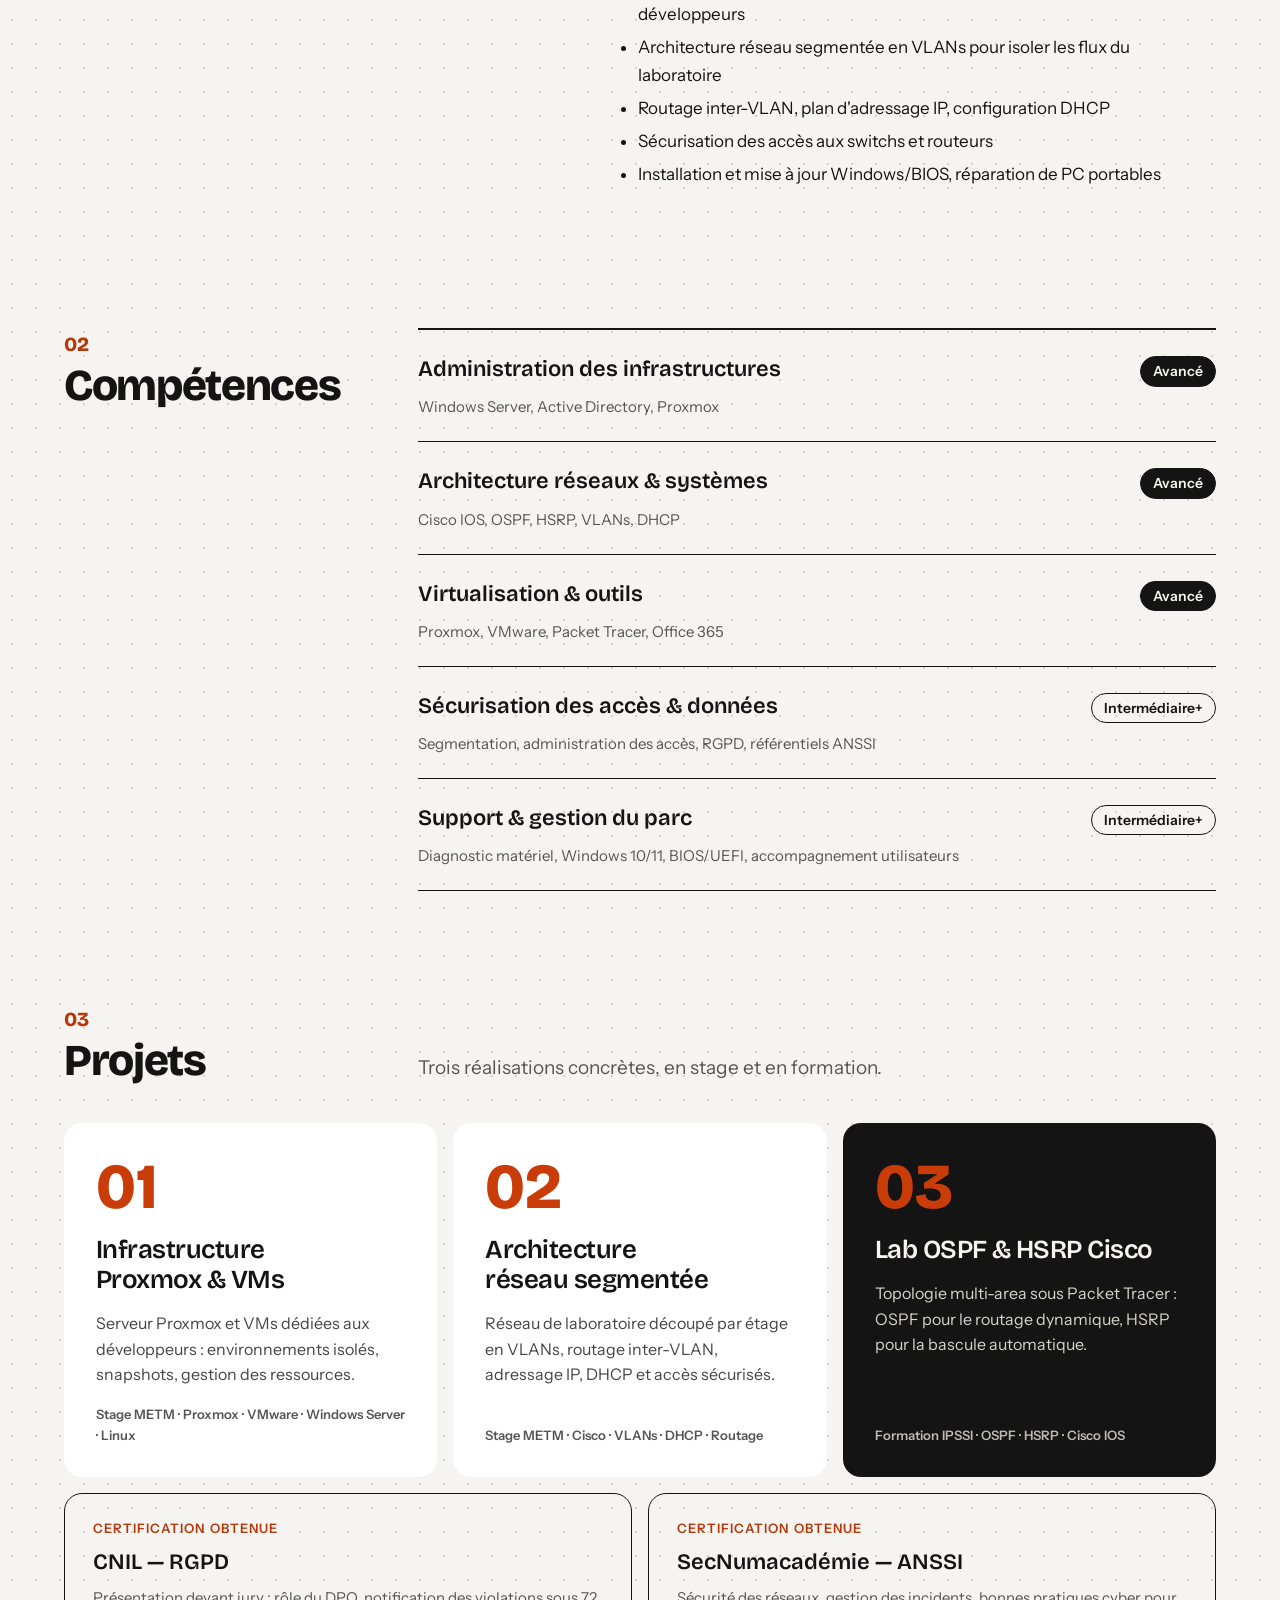
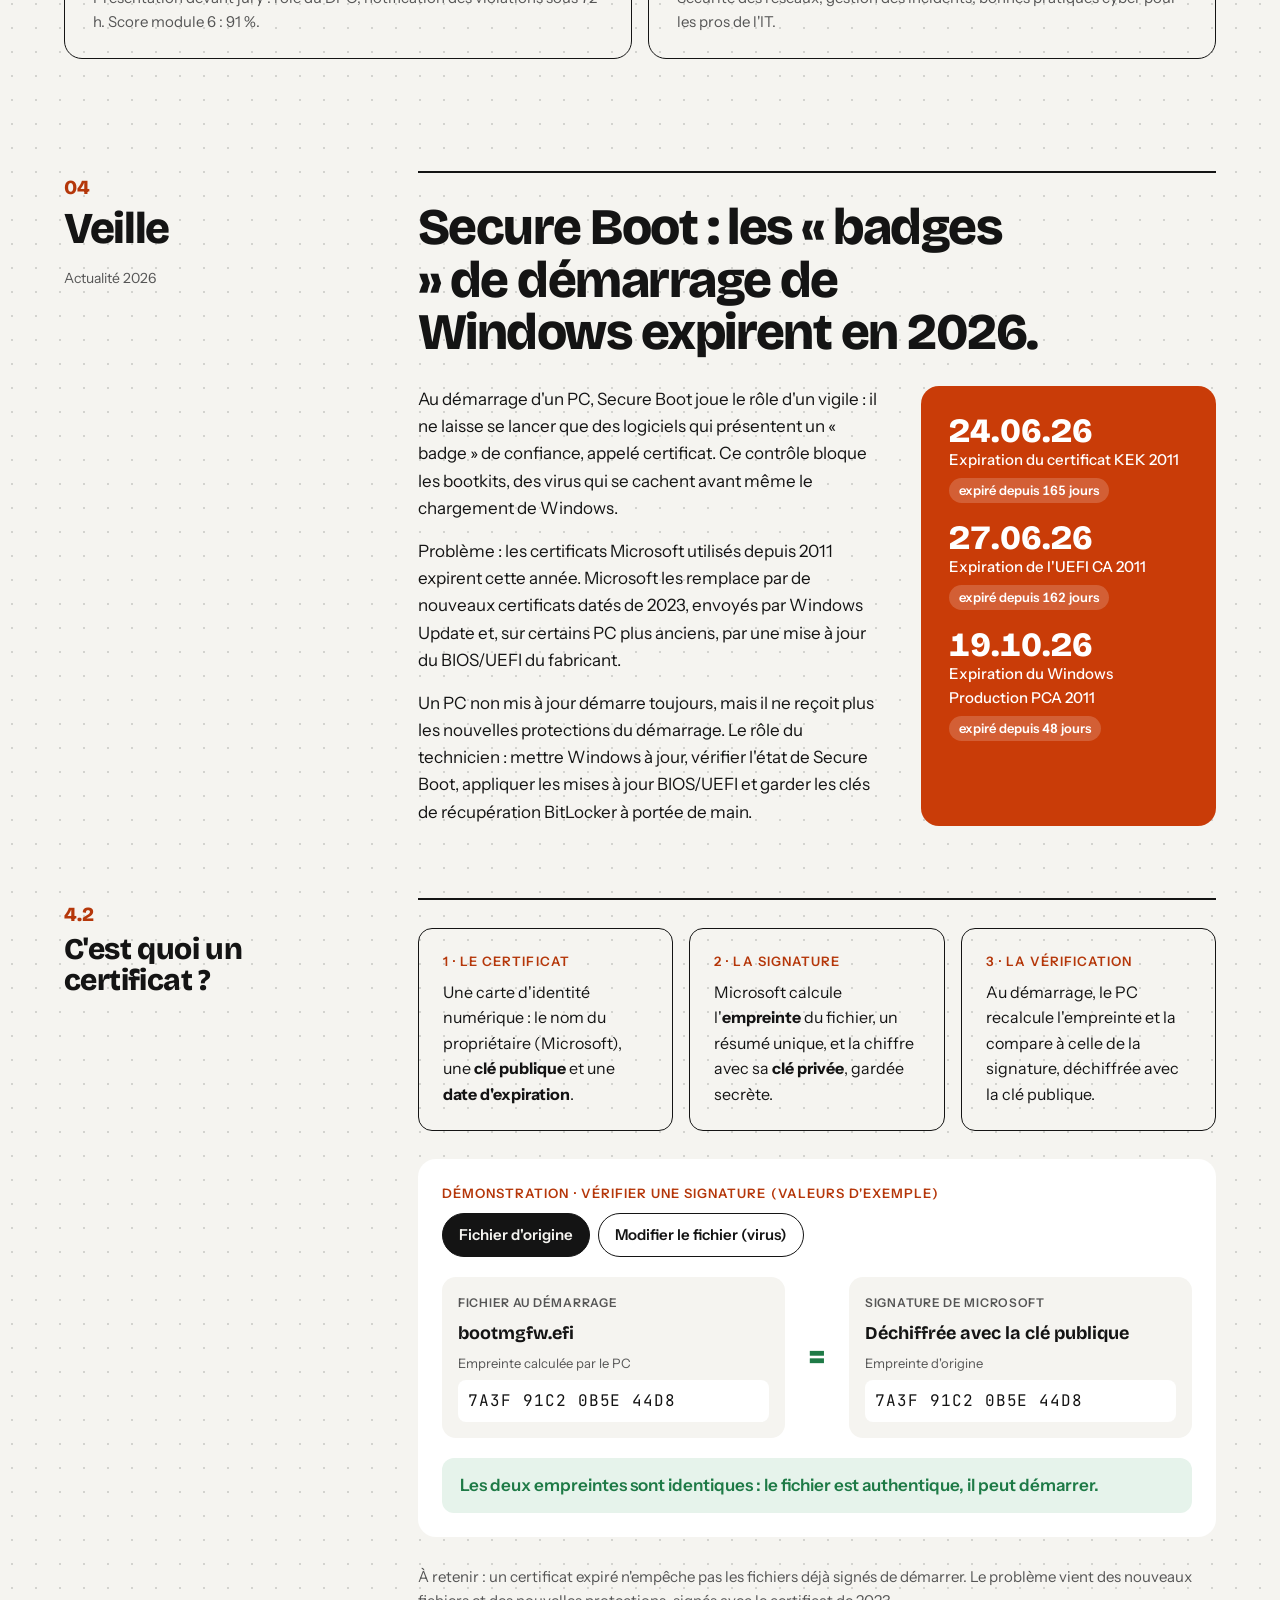
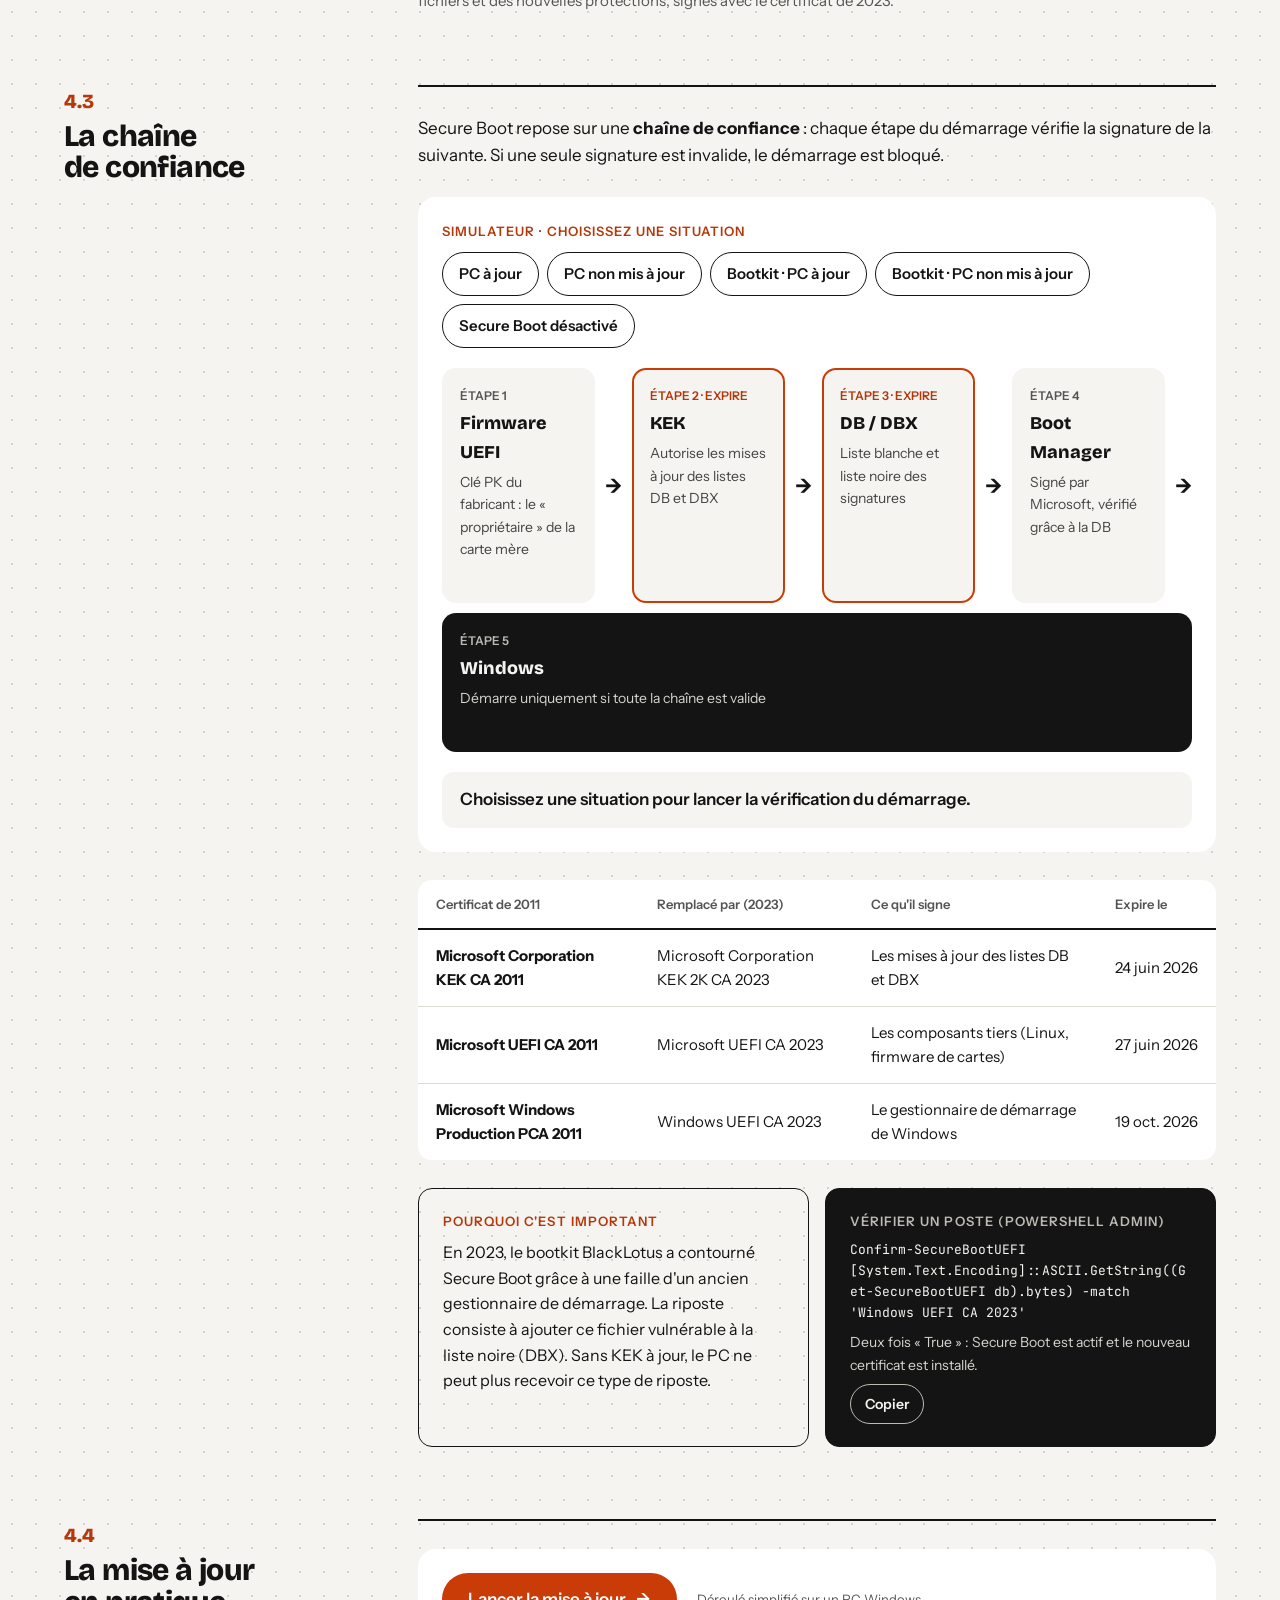
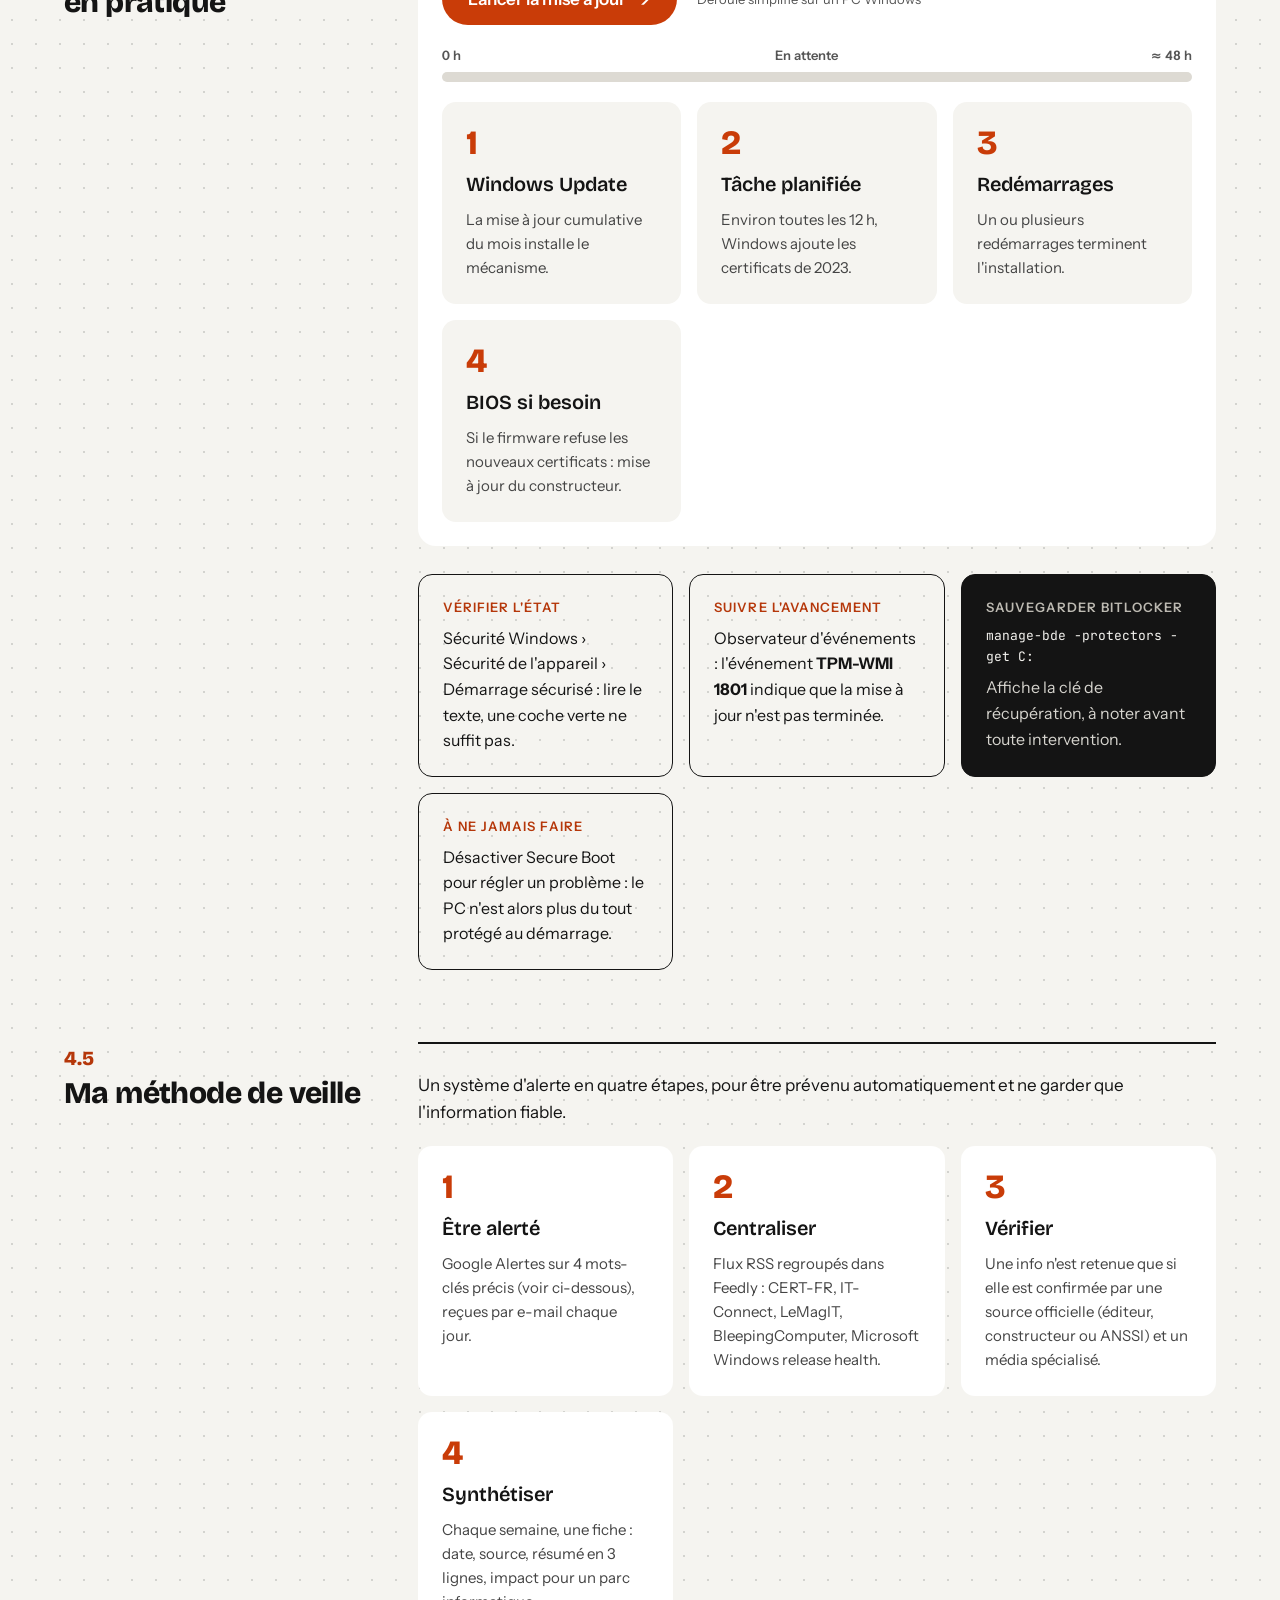
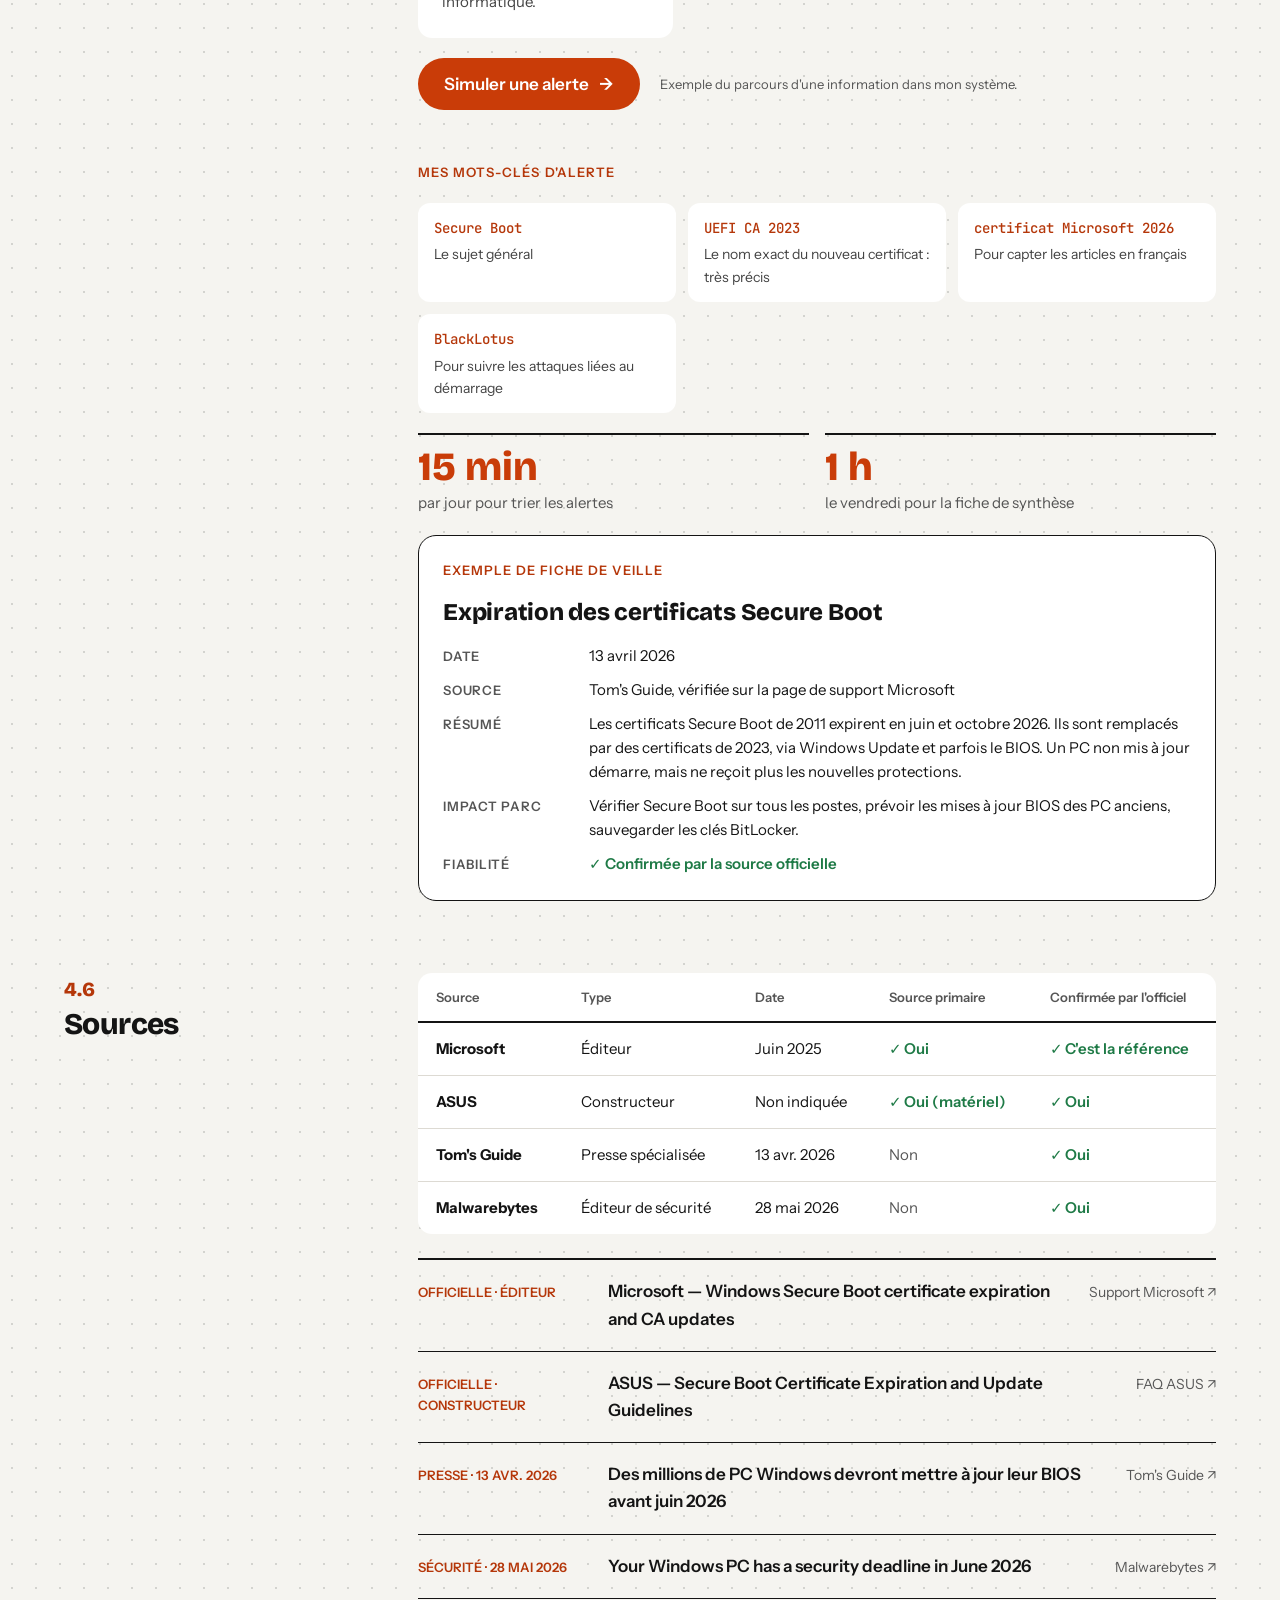
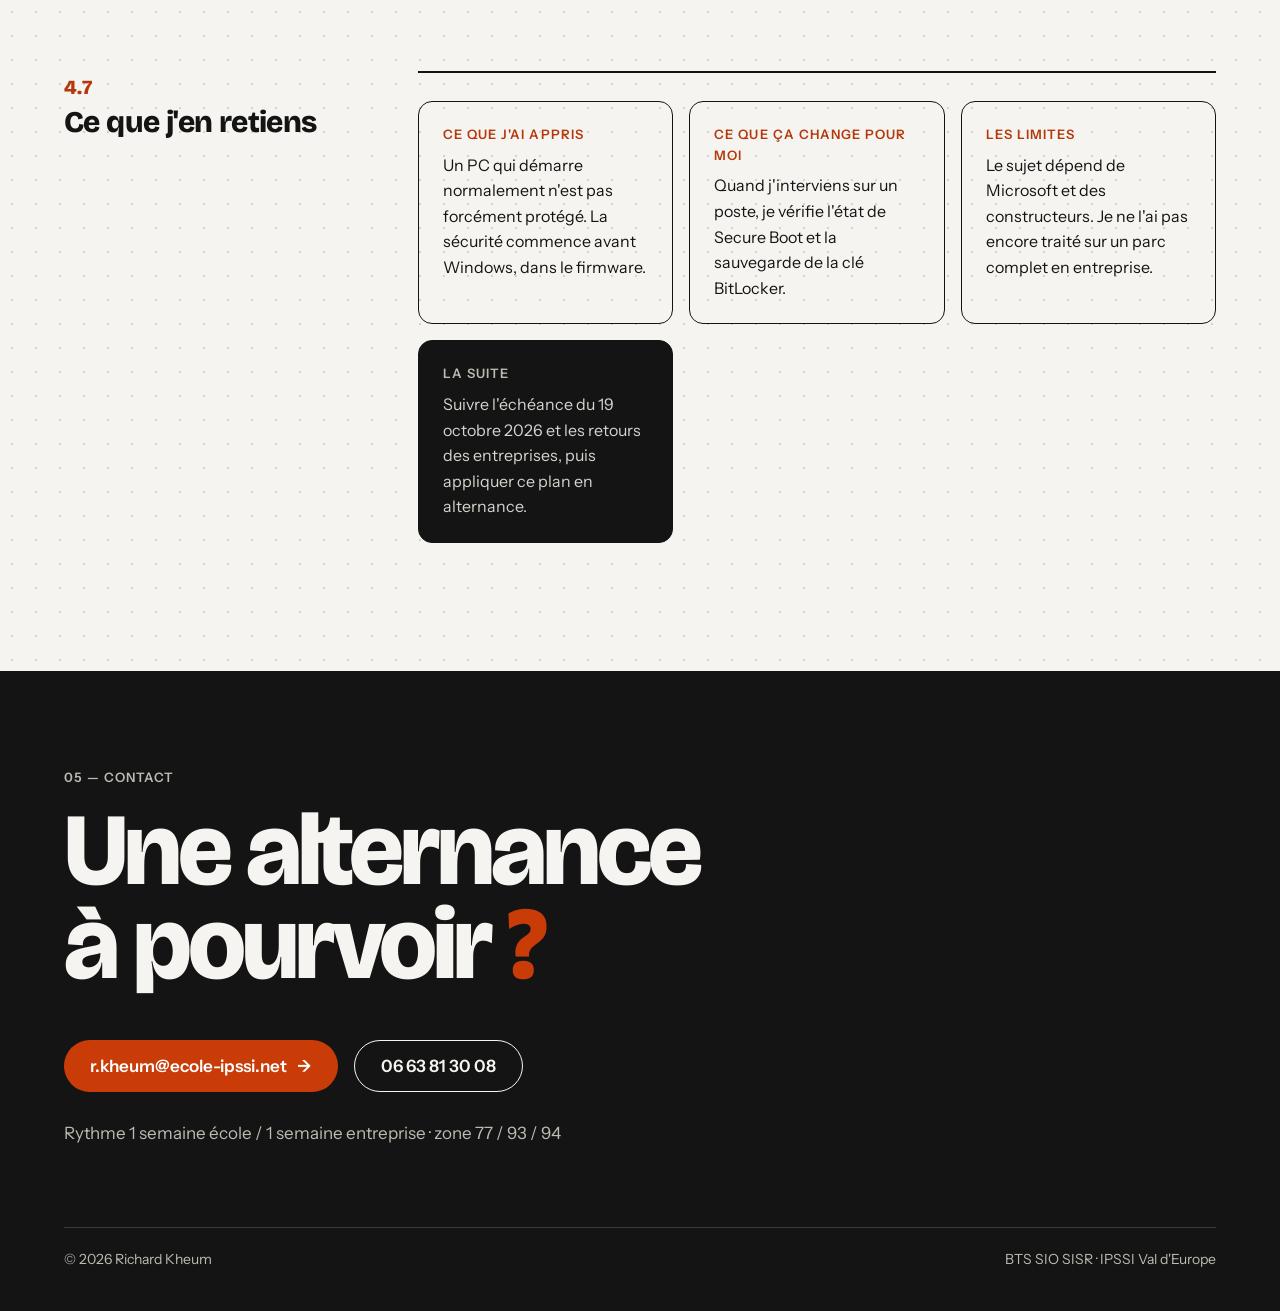
==== commit 4bcb04f1: "Add files via upload" ====
--- a/index.html
+++ b/index.html
@@ -1,458 +1,517 @@
-<!DOCTYPE html>
+<!doctype html>
 <html lang="fr">
 <head>
-<meta charset="UTF-8">
-<meta name="viewport" content="width=device-width, initial-scale=1.0">
-<title>Richard KHEUM — Technicien Systèmes & Réseaux</title>
-<link href="https://fonts.googleapis.com/css2?family=Space+Grotesk:wght@300;400;500;600;700&family=Inter:wght@300;400;500&family=JetBrains+Mono:wght@400;500&display=swap" rel="stylesheet">
-<style>
-  :root {
-    --black: #0A0A0A;
-    --surface: #111111;
-    --card: #1A1A1A;
-    --border: #2A2A2A;
-    --lime: #CAFF00;
-    --lime-dim: rgba(202,255,0,0.12);
-    --white: #F2F2F2;
-    --muted: #888888;
-    --font-display: 'Space Grotesk', sans-serif;
-    --font-body: 'Inter', sans-serif;
-    --font-mono: 'JetBrains Mono', monospace;
-  }
-  *, *::before, *::after { box-sizing: border-box; margin: 0; padding: 0; }
-  html { scroll-behavior: smooth; }
-  body { background: var(--black); color: var(--white); font-family: var(--font-body); font-size: 16px; line-height: 1.6; overflow-x: hidden; }
-
-  nav { position: fixed; top: 0; left: 0; right: 0; z-index: 100; display: flex; align-items: center; justify-content: space-between; padding: 18px 48px; background: rgba(10,10,10,0.88); backdrop-filter: blur(14px); border-bottom: 1px solid var(--border); }
-  .nav-logo { font-family: var(--font-mono); font-size: 13px; color: var(--lime); letter-spacing: 0.05em; }
-  .nav-links { display: flex; gap: 32px; list-style: none; }
-  .nav-links a { font-family: var(--font-display); font-size: 13px; font-weight: 500; color: var(--muted); text-decoration: none; letter-spacing: 0.04em; text-transform: uppercase; transition: color 0.2s; }
-  .nav-links a:hover { color: var(--lime); }
-
-  #hero { min-height: 100vh; display: grid; grid-template-columns: 1fr 420px; align-items: center; max-width: 100%; padding: 0; position: relative; overflow: hidden; }
-  .hero-grid-bg { position: absolute; inset: 0; pointer-events: none; background-image: linear-gradient(rgba(202,255,0,0.022) 1px, transparent 1px), linear-gradient(90deg, rgba(202,255,0,0.022) 1px, transparent 1px); background-size: 48px 48px; -webkit-mask-image: radial-gradient(ellipse 80% 80% at 50% 50%, black 0%, transparent 100%); mask-image: radial-gradient(ellipse 80% 80% at 50% 50%, black 0%, transparent 100%); }
-  .hero-halo { position: absolute; top: 50%; left: 30%; transform: translate(-50%, -50%); width: 700px; height: 700px; pointer-events: none; background: radial-gradient(ellipse at center, rgba(202,255,0,0.055) 0%, transparent 60%); }
-  .hero-sep { position: absolute; top: 0; bottom: 0; right: 420px; width: 1px; pointer-events: none; background: linear-gradient(to bottom, transparent 0%, var(--border) 15%, var(--border) 85%, transparent 100%); animation: sepFadeIn 1s ease 0.5s both; }
-  @keyframes sepFadeIn { from { opacity: 0; } to { opacity: 1; } }
-
-  .hero-left { padding: 140px 64px 100px 80px; display: flex; flex-direction: column; justify-content: center; position: relative; z-index: 1; }
-  .hero-role { display: inline-flex; align-items: center; gap: 10px; font-family: var(--font-mono); font-size: 10px; color: var(--lime); letter-spacing: 0.2em; text-transform: uppercase; margin-bottom: 40px; opacity: 0; animation: slideRight 0.6s ease 0.3s forwards; }
-  .hero-role-dot { width: 6px; height: 6px; border-radius: 50%; background: var(--lime); animation: pulse 2s ease-in-out infinite; }
-  @keyframes pulse { 0%, 100% { opacity: 1; transform: scale(1); } 50% { opacity: 0.4; transform: scale(0.7); } }
-  .hero-name { font-family: var(--font-display); font-weight: 700; line-height: 0.88; letter-spacing: -0.04em; margin-bottom: 32px; }
-  .hero-name-first { display: block; font-size: clamp(60px, 9vw, 110px); color: var(--white); opacity: 0; transform: translateX(-30px); animation: slideRight 0.7s cubic-bezier(0.22,1,0.36,1) 0.6s forwards; }
-  .hero-name-last { display: block; font-size: clamp(60px, 9vw, 110px); color: var(--lime); opacity: 0; transform: translateX(-30px); animation: slideRight 0.7s cubic-bezier(0.22,1,0.36,1) 0.85s forwards; }
-  @keyframes slideRight { to { opacity: 1; transform: translateX(0); } }
-  .hero-tagline { font-family: var(--font-body); font-size: 15px; font-weight: 400; color: var(--muted); line-height: 1.6; max-width: 400px; margin-bottom: 48px; opacity: 0; animation: slideRight 0.6s ease 1.1s forwards; }
-  .hero-btns { display: flex; gap: 12px; flex-wrap: wrap; opacity: 0; animation: slideRight 0.6s ease 1.3s forwards; }
-  .btn-primary { display: inline-block; background: var(--lime); color: var(--black); font-family: var(--font-display); font-size: 13px; font-weight: 700; padding: 13px 30px; border-radius: 6px; text-decoration: none; letter-spacing: 0.03em; transition: opacity 0.2s, transform 0.2s; }
-  .btn-primary:hover { opacity: 0.85; transform: translateY(-2px); }
-  .btn-ghost { display: inline-block; border: 1px solid var(--border); color: var(--white); font-family: var(--font-display); font-size: 13px; font-weight: 500; padding: 13px 30px; border-radius: 6px; text-decoration: none; transition: border-color 0.2s, color 0.2s; }
-  .btn-ghost:hover { border-color: var(--lime); color: var(--lime); }
-
-  .hero-right { height: 100vh; display: flex; flex-direction: column; justify-content: center; padding: 140px 48px 100px 48px; gap: 0; position: relative; z-index: 1; background: rgba(255,255,255,0.015); }
-  .hero-stats-row { display: grid; grid-template-columns: 1fr 1fr; gap: 1px; background: var(--border); border: 1px solid var(--border); border-radius: 8px; overflow: hidden; margin-bottom: 24px; opacity: 0; animation: fadeUp 0.6s ease 0.9s forwards; }
-  .hstat { background: var(--card); padding: 20px 18px; text-align: center; }
-  .hstat-num { font-family: var(--font-display); font-size: 32px; font-weight: 700; color: var(--lime); line-height: 1; margin-bottom: 4px; }
-  .hstat-lbl { font-family: var(--font-mono); font-size: 9px; letter-spacing: 0.12em; text-transform: uppercase; color: var(--muted); }
-  .hero-info-list { display: flex; flex-direction: column; gap: 1px; background: var(--border); border: 1px solid var(--border); border-radius: 8px; overflow: hidden; opacity: 0; animation: fadeUp 0.6s ease 1.1s forwards; }
-  .hinfo-row { display: flex; align-items: center; gap: 14px; background: var(--card); padding: 16px 20px; transition: background 0.15s; }
-  .hinfo-row:hover { background: rgba(202,255,0,0.04); }
-  .hinfo-ico { width: 32px; height: 32px; min-width: 32px; background: var(--lime-dim); border-radius: 6px; display: flex; align-items: center; justify-content: center; font-size: 15px; }
-  .hinfo-txt { flex: 1; }
-  .hinfo-label { font-family: var(--font-mono); font-size: 9px; letter-spacing: 0.14em; text-transform: uppercase; color: var(--muted); margin-bottom: 2px; }
-  .hinfo-val { font-family: var(--font-display); font-size: 13px; font-weight: 600; color: var(--white); }
-  .hinfo-val em { font-style: normal; color: var(--lime); }
-  .hero-scroll { position: absolute; bottom: 36px; left: 50%; transform: translateX(-50%); display: flex; flex-direction: column; align-items: center; gap: 8px; font-family: var(--font-mono); font-size: 9px; letter-spacing: 0.15em; text-transform: uppercase; color: var(--muted); opacity: 0; animation: fadeUp 0.6s ease 2s forwards; z-index: 2; }
-  .hero-scroll-line { width: 1px; height: 40px; background: linear-gradient(to bottom, var(--lime), transparent); animation: scrollLine 1.5s ease-in-out infinite; }
-  @keyframes scrollLine { 0%, 100% { transform: scaleY(1); opacity: 1; } 50% { transform: scaleY(0.5); opacity: 0.4; } }
-
-  section { padding: 100px 48px; max-width: 1200px; margin: 0 auto; }
-  .section-label { font-family: var(--font-mono); font-size: 11px; color: var(--lime); letter-spacing: 0.2em; text-transform: uppercase; margin-bottom: 12px; }
-  h2 { font-family: var(--font-display); font-size: clamp(32px, 4vw, 52px); font-weight: 700; letter-spacing: -0.02em; margin-bottom: 60px; line-height: 1.1; }
-  h3 { font-family: var(--font-display); font-size: 20px; font-weight: 600; margin-bottom: 8px; }
-  .divider { width: 100%; height: 1px; background: var(--border); }
-
-  .parcours-columns { display: grid; grid-template-columns: 1fr 1fr; gap: 0; border: 1px solid var(--border); border-radius: 10px; overflow: hidden; }
-  .parcours-col { padding: 40px; }
-  .parcours-col:first-child { border-right: 1px solid var(--border); }
-  .parcours-col-header { display: flex; align-items: center; gap: 10px; margin-bottom: 36px; padding-bottom: 20px; border-bottom: 1px solid var(--border); }
-  .parcours-col-icon { width: 32px; height: 32px; background: var(--lime-dim); border-radius: 6px; display: flex; align-items: center; justify-content: center; font-size: 15px; }
-  .parcours-col-title { font-family: var(--font-display); font-size: 16px; font-weight: 600; color: var(--lime); letter-spacing: 0.04em; text-transform: uppercase; }
-  .timeline-entry { padding: 24px 0; border-bottom: 1px solid var(--border); }
-  .timeline-entry:last-child { border-bottom: none; padding-bottom: 0; }
-  .entry-date { font-family: var(--font-mono); font-size: 10px; color: var(--lime); letter-spacing: 0.12em; text-transform: uppercase; margin-bottom: 4px; }
-  .entry-org { font-size: 12px; color: var(--muted); margin-bottom: 6px; }
-  .entry-title { font-family: var(--font-display); font-size: 16px; font-weight: 600; margin-bottom: 10px; }
-  .entry-tag { display: inline-block; font-size: 10px; font-family: var(--font-mono); letter-spacing: 0.08em; padding: 3px 8px; border-radius: 2px; border: 1px solid var(--border); color: var(--muted); text-transform: uppercase; margin-bottom: 10px; }
-  .entry-tag.stage { border-color: rgba(202,255,0,0.4); color: var(--lime); }
-  .bullet-list { list-style: none; display: flex; flex-direction: column; gap: 6px; }
-  .bullet-list li { font-size: 13px; color: #AAAAAA; padding-left: 18px; position: relative; line-height: 1.6; }
-  .bullet-list li::before { content: '→'; position: absolute; left: 0; color: var(--lime); font-size: 11px; top: 2px; }
-  .entry-desc { font-size: 13px; color: #AAAAAA; line-height: 1.65; }
-
-  .skills-table-wrap { overflow-x: auto; border: 1px solid var(--border); border-radius: 10px; }
-  table.skills-table { width: 100%; border-collapse: collapse; font-size: 14px; }
-  .skills-table thead tr { background: var(--card); border-bottom: 1px solid var(--border); }
-  .skills-table th { font-family: var(--font-mono); font-size: 10px; letter-spacing: 0.15em; text-transform: uppercase; color: var(--lime); padding: 16px 20px; text-align: left; font-weight: 500; }
-  .skills-table th:first-child { width: 220px; }
-  .skills-table tbody tr { border-bottom: 1px solid var(--border); transition: background 0.15s; }
-  .skills-table tbody tr:last-child { border-bottom: none; }
-  .skills-table tbody tr:hover { background: rgba(202,255,0,0.03); }
-  .skills-table td { padding: 18px 20px; vertical-align: middle; color: #BBBBBB; }
-  .skills-table td:first-child { font-family: var(--font-display); font-weight: 600; font-size: 14px; color: var(--white); white-space: nowrap; }
-  .cat-icon { margin-right: 8px; }
-  .level-badge { display: inline-block; font-family: var(--font-mono); font-size: 10px; letter-spacing: 0.06em; padding: 4px 10px; border-radius: 3px; text-transform: uppercase; white-space: nowrap; }
-  .level-avance { background: rgba(202,255,0,0.12); color: var(--lime); border: 1px solid rgba(202,255,0,0.3); }
-  .level-inter { background: rgba(168,216,255,0.1); color: #A8D8FF; border: 1px solid rgba(168,216,255,0.25); }
-  .bar-cell { min-width: 120px; }
-  .mini-bar { height: 4px; background: var(--border); border-radius: 2px; overflow: hidden; }
-  .mini-bar-fill { height: 100%; background: var(--lime); border-radius: 2px; width: 0; transition: width 1.2s cubic-bezier(0.4,0,0.2,1); }
-  .tools-list { display: flex; flex-wrap: wrap; gap: 6px; }
-  .tool-chip { font-family: var(--font-mono); font-size: 10px; padding: 3px 8px; background: var(--card); border: 1px solid var(--border); border-radius: 2px; color: var(--muted); letter-spacing: 0.04em; }
-
-  .projects-grid { display: grid; grid-template-columns: repeat(auto-fill, minmax(340px, 1fr)); gap: 24px; }
-  .project-card { background: var(--card); border: 1px solid var(--border); border-radius: 8px; padding: 32px; display: flex; flex-direction: column; gap: 14px; transition: border-color 0.2s, transform 0.2s; }
-  .project-card:hover { border-color: rgba(202,255,0,0.4); transform: translateY(-3px); }
-  .project-number { font-family: var(--font-mono); font-size: 11px; color: var(--lime); letter-spacing: 0.1em; }
-  .project-card h3 { font-size: 17px; margin: 0; }
-  .project-context { font-size: 11px; color: var(--muted); font-family: var(--font-mono); }
-  .project-desc { font-size: 13px; color: #AAAAAA; line-height: 1.7; flex: 1; }
-  .project-tech { display: flex; flex-wrap: wrap; gap: 7px; }
-  .tech-tag { font-family: var(--font-mono); font-size: 10px; padding: 4px 9px; background: var(--lime-dim); color: var(--lime); border-radius: 2px; letter-spacing: 0.05em; }
-
-  .cert-grid { display: grid; grid-template-columns: repeat(auto-fill, minmax(340px, 1fr)); gap: 20px; }
-  .cert-card { background: var(--card); border: 1px solid var(--border); border-radius: 8px; padding: 28px 30px; display: flex; gap: 18px; align-items: flex-start; transition: border-color 0.2s; }
-  .cert-card:hover { border-color: rgba(202,255,0,0.3); }
-  .cert-icon { width: 42px; height: 42px; min-width: 42px; background: var(--lime-dim); border-radius: 8px; display: flex; align-items: center; justify-content: center; font-size: 18px; }
-  .cert-body { flex: 1; }
-  .cert-body h4 { font-family: var(--font-display); font-size: 15px; font-weight: 600; margin-bottom: 4px; }
-  .cert-issuer { font-family: var(--font-mono); font-size: 10px; color: var(--lime); letter-spacing: 0.08em; margin-bottom: 8px; }
-  .cert-desc { font-size: 12px; color: var(--muted); line-height: 1.6; }
-  .cert-score { margin-top: 10px; display: inline-block; font-family: var(--font-mono); font-size: 10px; padding: 3px 10px; background: rgba(202,255,0,0.1); border: 1px solid rgba(202,255,0,0.3); border-radius: 2px; color: var(--lime); }
-
-  .sub-label { font-family: var(--font-mono); font-size: 11px; color: var(--muted); letter-spacing: 0.15em; text-transform: uppercase; margin-bottom: 20px; display: flex; align-items: center; gap: 12px; }
-  .sub-label::after { content: ''; flex: 1; height: 1px; background: var(--border); }
-
-  /* VEILLE — 1 carte unique */
-  .veille-single { max-width: 720px; margin: 0 auto; background: var(--card); border: 1px solid var(--border); border-radius: 10px; padding: 44px; }
-  .veille-single-header { display: flex; align-items: center; gap: 16px; margin-bottom: 24px; }
-  .veille-single-icon { width: 48px; height: 48px; min-width: 48px; background: var(--lime-dim); border-radius: 8px; display: flex; align-items: center; justify-content: center; font-size: 22px; }
-  .veille-single-title { font-family: var(--font-display); font-size: 22px; font-weight: 600; color: var(--white); }
-  .veille-single-body { font-size: 14px; color: #AAAAAA; line-height: 1.85; margin-bottom: 28px; }
-  .veille-points { list-style: none; display: flex; flex-direction: column; gap: 12px; margin-bottom: 28px; }
-  .veille-points li { font-size: 13px; color: #AAAAAA; padding-left: 20px; position: relative; line-height: 1.6; }
-  .veille-points li::before { content: '→'; position: absolute; left: 0; color: var(--lime); font-size: 11px; top: 2px; }
-  .veille-sources-row { display: flex; flex-wrap: wrap; gap: 8px; align-items: center; padding-top: 20px; border-top: 1px solid var(--border); }
-  .veille-sources-label { font-family: var(--font-mono); font-size: 10px; color: var(--muted); letter-spacing: 0.1em; text-transform: uppercase; margin-right: 4px; }
-  .source-tag { font-family: var(--font-mono); font-size: 10px; padding: 4px 10px; border: 1px solid var(--border); border-radius: 2px; color: var(--muted); }
-
-  .contact-line { font-family: var(--font-mono); font-size: 13px; color: var(--muted); margin-bottom: 8px; }
-  .contact-line a { color: var(--lime); text-decoration: none; }
-  footer { border-top: 1px solid var(--border); padding: 24px 48px; display: flex; justify-content: space-between; align-items: center; }
-  footer p { font-family: var(--font-mono); font-size: 11px; color: var(--muted); }
-  .ipssi-badge { font-family: var(--font-mono); font-size: 11px; color: var(--lime); letter-spacing: 0.1em; }
-
-  @keyframes fadeUp { from { opacity: 0; transform: translateY(20px); } to { opacity: 1; transform: translateY(0); } }
-
-  @media (max-width: 960px) {
-    #hero { grid-template-columns: 1fr; min-height: auto; }
-    .hero-sep { display: none; }
-    .hero-left { padding: 120px 32px 40px; }
-    .hero-right { height: auto; padding: 32px 32px 80px; background: none; border-top: 1px solid var(--border); }
-    .parcours-columns { grid-template-columns: 1fr; }
-    .parcours-col:first-child { border-right: none; border-bottom: 1px solid var(--border); }
-    .hero-scroll { display: none; }
-  }
-  @media (max-width: 768px) {
-    nav { padding: 16px 24px; }
-    .nav-links { display: none; }
-    section { padding: 72px 24px; }
-    footer { padding: 20px 24px; flex-direction: column; gap: 8px; text-align: center; }
-  }
-  @media (prefers-reduced-motion: reduce) {
-    * { animation: none !important; transition: none !important; }
-    .mini-bar-fill { width: var(--target-width) !important; }
-  }
-</style>
+<meta charset="utf-8">
+<meta name="viewport" content="width=device-width, initial-scale=1, viewport-fit=cover">
+<title>Portfolio Richard Kheum</title>
+<meta name="description" content="Portfolio de Richard Kheum, technicien systèmes et réseaux en BTS SIO option SISR.">
+<link rel="preconnect" href="https://fonts.googleapis.com">
+<link rel="preconnect" href="https://fonts.gstatic.com" crossorigin>
+<link rel="stylesheet" href="https://fonts.googleapis.com/css2?family=Archivo:wdth,wght@100..125,400..900&family=Bricolage+Grotesque:opsz,wght@12..96,400;12..96,600;12..96,800&family=Instrument+Sans:wght@400;500;600&family=JetBrains+Mono:wght@400;500&display=swap">
+<link rel="stylesheet" href="style.css">
+<script>try{var t=localStorage.getItem('rk-theme');if(t==='dark'||t==='light')document.documentElement.setAttribute('data-theme',t);}catch(e){}</script>
 </head>
 <body>
 
-<nav>
-  <div class="nav-logo">rk@portfolio ~ $</div>
-  <ul class="nav-links">
-    <li><a href="#parcours">Parcours</a></li>
-    <li><a href="#competences">Compétences</a></li>
-    <li><a href="#projets">Projets</a></li>
-    <li><a href="#veille">Veille</a></li>
-    <li><a href="#contact">Contact</a></li>
-  </ul>
-</nav>
-
-<section id="hero">
-  <div class="hero-grid-bg"></div>
-  <div class="hero-halo"></div>
-  <div class="hero-sep"></div>
-  <div class="hero-left">
-    <div class="hero-role"><span class="hero-role-dot"></span>BTS SIO — Option SISR &nbsp;·&nbsp; IPSSI Val d'Europe</div>
-    <div class="hero-name">
-      <span class="hero-name-first">Richard</span>
-      <span class="hero-name-last">KHEUM</span>
-    </div>
-    <p class="hero-tagline">Technicien Systèmes &amp; Réseaux — administration infrastructure, virtualisation, sécurité réseau.<br>Disponible en alternance dès septembre 2026.</p>
-    <div class="hero-btns">
-      <a href="#projets" class="btn-primary">Voir mes projets</a>
-      <a href="#contact" class="btn-ghost">Me contacter</a>
-    </div>
-  </div>
-  <div class="hero-right">
-    <div class="hero-stats-row">
-      <div class="hstat"><div class="hstat-num">3+</div><div class="hstat-lbl">Projets réseau</div></div>
-      <div class="hstat"><div class="hstat-num">2</div><div class="hstat-lbl">Certifications</div></div>
-      <div class="hstat"><div class="hstat-num">91%</div><div class="hstat-lbl">Score CNIL</div></div>
-      <div class="hstat"><div class="hstat-num">77</div><div class="hstat-lbl">Seine-et-Marne</div></div>
-    </div>
-    <div class="hero-info-list">
-      <div class="hinfo-row"><div class="hinfo-ico">🎓</div><div class="hinfo-txt"><div class="hinfo-label">Formation</div><div class="hinfo-val">BTS SIO <em>SISR</em> — IPSSI Val d'Europe</div></div></div>
-      <div class="hinfo-row"><div class="hinfo-ico">💼</div><div class="hinfo-txt"><div class="hinfo-label">Dernier stage</div><div class="hinfo-val">Technicien Réseaux — <em>METM</em></div></div></div>
-      <div class="hinfo-row"><div class="hinfo-ico">📍</div><div class="hinfo-txt"><div class="hinfo-label">Localisation</div><div class="hinfo-val">Bussy-Saint-Georges <em>· 77</em></div></div></div>
-      <div class="hinfo-row"><div class="hinfo-ico">🔄</div><div class="hinfo-txt"><div class="hinfo-label">Rythme alternance</div><div class="hinfo-val"><em>1 sem</em> école · <em>1 sem</em> entreprise</div></div></div>
-      <div class="hinfo-row"><div class="hinfo-ico">🛡️</div><div class="hinfo-txt"><div class="hinfo-label">Certifications</div><div class="hinfo-val"><em>CNIL RGPD</em> · SecNumacadémie ANSSI</div></div></div>
-    </div>
-  </div>
-  <div class="hero-scroll"><span>Scroll</span><div class="hero-scroll-line"></div></div>
-</section>
-
-<div class="divider"></div>
-
-<!-- PARCOURS — Bagagiste et DCG supprimés -->
-<section id="parcours">
-  <div class="section-label">01 — Parcours</div>
-  <h2>Formation &<br>Expériences</h2>
-  <div class="parcours-columns">
-    <div class="parcours-col">
-      <div class="parcours-col-header"><div class="parcours-col-icon">🎓</div><div class="parcours-col-title">Formation</div></div>
-      <div class="timeline-entry">
-        <div class="entry-date">Depuis oct. 2025</div>
-        <div class="entry-org">IPSSI Val d'Europe</div>
-        <div class="entry-title">BTS SIO — option SISR</div>
-        <span class="entry-tag">Diplôme en cours</span>
-        <p class="entry-desc">Formation en administration système et réseau, cybersécurité, virtualisation. Certifications obtenues : CNIL RGPD, SecNumacadémie ANSSI.</p>
-      </div>
-      <div class="timeline-entry">
-        <div class="entry-date">Depuis jan. 2026</div>
-        <div class="entry-org">IPSSI Val d'Europe</div>
-        <div class="entry-title">Projet Pédagogique SISR</div>
-        <span class="entry-tag">Formation</span>
-        <ul class="bullet-list">
-          <li>Architecture segmentée par étage (VLANs), isolation des flux</li>
+<div class="progress" aria-hidden="true"></div>
+
+<header class="site-header">
+  <div class="wrap">
+    <a class="logo" href="#top" aria-label="Retour en haut">R.K<span>.</span></a>
+    <div class="header-right">
+      <nav class="nav" aria-label="Navigation principale">
+        <a href="#parcours">Parcours</a>
+        <a href="#competences">Compétences</a>
+        <a href="#projets">Projets</a>
+        <a href="#veille">Veille</a>
+        <a href="#contact">Contact</a>
+      </nav>
+      <button type="button" class="theme-toggle" aria-label="Passer en mode nuit">
+        <svg class="sun" viewBox="0 0 24 24" fill="none" stroke="currentColor" stroke-width="2" stroke-linecap="round" aria-hidden="true"><circle cx="12" cy="12" r="4.5"></circle><path d="M12 2v2.5M12 19.5V22M4.2 4.2l1.8 1.8M18 18l1.8 1.8M2 12h2.5M19.5 12H22M4.2 19.8 6 18M18 6l1.8-1.8"></path></svg>
+        <svg class="moon" viewBox="0 0 24 24" fill="none" stroke="currentColor" stroke-width="2" stroke-linecap="round" stroke-linejoin="round" aria-hidden="true"><path d="M20.5 14.5A8.5 8.5 0 0 1 9.5 3.5a8.5 8.5 0 1 0 11 11z"></path></svg>
+      </button>
+    </div>
+  </div>
+</header>
+
+<main>
+<!-- ============ ACCUEIL ============ -->
+<section id="top" class="hero">
+  <div class="hero-bg" aria-hidden="true">
+    <div class="hero-grid"></div>
+    <div class="hero-blob"></div>
+    <div class="hero-circle"></div>
+  <svg class="hero-net" viewBox="0 0 760 560" aria-hidden="true">
+    <line pathLength="1" x1="120" y1="90" x2="300" y2="60" style="animation-delay:.2s"></line>
+    <line pathLength="1" x1="300" y1="60" x2="470" y2="130" style="animation-delay:.3s"></line>
+    <line pathLength="1" x1="470" y1="130" x2="650" y2="70" style="animation-delay:.4s"></line>
+    <line pathLength="1" x1="120" y1="90" x2="220" y2="230" style="animation-delay:.3s"></line>
+    <line pathLength="1" x1="300" y1="60" x2="220" y2="230" style="animation-delay:.4s"></line>
+    <line pathLength="1" x1="470" y1="130" x2="400" y2="280" style="animation-delay:.5s"></line>
+    <line pathLength="1" x1="220" y1="230" x2="400" y2="280" style="animation-delay:.55s"></line>
+    <line pathLength="1" x1="400" y1="280" x2="590" y2="250" style="animation-delay:.65s"></line>
+    <line pathLength="1" x1="470" y1="130" x2="590" y2="250" style="animation-delay:.6s"></line>
+    <line pathLength="1" x1="650" y1="70" x2="590" y2="250" style="animation-delay:.7s"></line>
+    <line pathLength="1" x1="590" y1="250" x2="720" y2="330" style="animation-delay:.8s"></line>
+    <line pathLength="1" x1="220" y1="230" x2="60" y2="250" style="animation-delay:.5s"></line>
+    <line pathLength="1" x1="60" y1="250" x2="140" y2="400" style="animation-delay:.65s"></line>
+    <line pathLength="1" x1="220" y1="230" x2="140" y2="400" style="animation-delay:.6s"></line>
+    <line pathLength="1" x1="140" y1="400" x2="330" y2="450" style="animation-delay:.8s"></line>
+    <line pathLength="1" x1="400" y1="280" x2="330" y2="450" style="animation-delay:.75s"></line>
+    <line pathLength="1" x1="330" y1="450" x2="520" y2="420" style="animation-delay:.9s"></line>
+    <line pathLength="1" x1="400" y1="280" x2="520" y2="420" style="animation-delay:.8s"></line>
+    <line pathLength="1" x1="520" y1="420" x2="590" y2="250" style="animation-delay:.9s"></line>
+    <line pathLength="1" x1="520" y1="420" x2="680" y2="500" style="animation-delay:1s"></line>
+    <line pathLength="1" x1="720" y1="330" x2="680" y2="500" style="animation-delay:1s"></line>
+    <circle class="n" cx="120" cy="90" r="5" style="animation-delay:.1s"></circle>
+    <circle class="n" cx="300" cy="60" r="5" style="animation-delay:.25s"></circle>
+    <circle class="n" cx="650" cy="70" r="5" style="animation-delay:.45s"></circle>
+    <circle class="n" cx="220" cy="230" r="5" style="animation-delay:.35s"></circle>
+    <circle class="n" cx="590" cy="250" r="5" style="animation-delay:.75s"></circle>
+    <circle class="n" cx="720" cy="330" r="5" style="animation-delay:.9s"></circle>
+    <circle class="n" cx="60" cy="250" r="5" style="animation-delay:.55s"></circle>
+    <circle class="n" cx="140" cy="400" r="5" style="animation-delay:.7s"></circle>
+    <circle class="n" cx="330" cy="450" r="5" style="animation-delay:.9s"></circle>
+    <circle class="n" cx="680" cy="500" r="5" style="animation-delay:1.1s"></circle>
+    <circle class="na" cx="470" cy="130" r="7" style="animation-delay:.5s"></circle>
+    <circle class="na" cx="400" cy="280" r="8" style="animation-delay:.7s"></circle>
+    <circle class="na" cx="520" cy="420" r="7" style="animation-delay:1s"></circle>
+    <circle class="ring" cx="400" cy="280" r="20"></circle>
+  </svg>
+  </div>
+  <div class="wrap hero-inner">
+    <p class="eyebrow"><i></i><span>BTS SIO option SISR</span><span>— IPSSI Val d'Europe</span></p>
+    <h1><span class="line"><span>Richard</span></span><span class="line"><span>Kheum</span></span></h1>
+    <p class="hero-sub">Technicien Systèmes &amp; Réseaux — en recherche d'alternance</p>
+    <p class="hero-text">Étudiant en BTS SIO à l'IPSSI Val d'Europe, je cherche une alternance au rythme <strong>1 semaine école / 1 semaine entreprise</strong>.</p>
+    <ul class="hero-stats" data-reveal="count" aria-label="Chiffres clés">
+      <li><b data-count="3" data-suffix="+">3+</b><span>Projets réseau</span></li>
+      <li><b data-count="3">3</b><span>Mois de stage</span></li>
+      <li><b data-count="2">2</b><span>Certifications</span></li>
+      <li><b class="hl" data-count="91" data-suffix=" %">91 %</b><span>Score CNIL</span></li>
+    </ul>
+    <ul class="tags" aria-label="Domaines de compétence">
+      <li>Réseaux Cisco</li>
+      <li>VLAN &amp; routage</li>
+      <li>Proxmox</li>
+      <li>Windows Server · AD</li>
+      <li>Cybersécurité</li>
+      <li>RGPD</li>
+    </ul>
+    <div class="hero-cta">
+      <a class="btn-block primary" href="#contact">Me contacter <span class="arrow">→</span></a>
+      <a class="btn-block secondary" href="#projets">Voir mes projets <span class="arrow">→</span></a>
+    </div>
+    <p class="hint">Astuce : cliquez sur le fond pour envoyer un paquet sur le réseau.</p>
+    <aside class="notes" aria-label="Texte à lire">
+      <span class="kicker">À dire · Introduction</span>
+      <p>Bonjour, je m'appelle Richard Kheum. Je suis étudiant en BTS SIO, option SISR, à l'IPSSI Val d'Europe, et je recherche une alternance.</p>
+      <p>Je vais d'abord vous présenter rapidement mon parcours et mes projets. Ensuite, je consacrerai l'essentiel de ma présentation à ma veille technologique : l'expiration des certificats Secure Boot de Windows en 2026.</p>
+      <p class="cue">[Cliquer deux ou trois fois sur le fond pour envoyer des paquets.]</p>
+    </aside>
+  </div>
+</section>
+
+<!-- ============ PARCOURS ============ -->
+<section id="parcours" class="wrap sec">
+  <aside class="notes" aria-label="Texte à lire">
+    <span class="kicker">À dire · Parcours</span>
+    <p>J'ai d'abord suivi un DCG au lycée Le Rebours, de septembre 2024 à mai 2025. J'y ai découvert les systèmes d'information de gestion, ce qui m'a donné envie de me tourner vers l'informatique.</p>
+    <p>J'ai commencé mon BTS en octobre 2025. D'avril à juin 2026, j'ai fait un stage de technicien réseaux chez METM, une PME locale.</p>
+    <p>J'y ai administré des serveurs Proxmox, conçu un réseau segmenté par VLANs, et installé ou réparé des postes, y compris au niveau du BIOS. Ce travail sur le BIOS et l'UEFI fait directement le lien avec ma veille.</p>
+  </aside>
+  <div class="sec-label" data-reveal="up"><div class="sec-num">01</div><h2>Parcours</h2></div>
+  <div class="sec-body">
+    <article class="timeline-item" data-reveal="left">
+      <div class="when">Sept. 2024 – mai 2025</div>
+      <div class="what">
+        <h3>DCG — Diplôme de Comptabilité et de Gestion</h3>
+        <div class="where">Lycée Le Rebours</div>
+        <p>Formation en comptabilité et gestion : introduction au droit, SIG (Systèmes d'Information de Gestion), économie, comptabilité.</p>
+      </div>
+    </article>
+    <article class="timeline-item" data-reveal="left" style="--d:.12s">
+      <div class="when">Depuis oct. 2025</div>
+      <div class="what">
+        <h3>BTS SIO — option SISR</h3>
+        <div class="where">IPSSI Val d'Europe · diplôme en cours</div>
+        <p>Administration système et réseau, cybersécurité, virtualisation. Projet pédagogique : architecture segmentée par étage en VLANs, routage inter-VLAN, DHCP, et lab Cisco OSPF multi-area / HSRP.</p>
+      </div>
+    </article>
+    <article class="timeline-item" data-reveal="left" style="--d:.24s">
+      <div class="when">Avr. – juin 2026</div>
+      <div class="what">
+        <h3>Technicien réseaux — METM</h3>
+        <div class="where">Stage · PME locale</div>
+        <ul class="clean">
+          <li>Administration de serveurs Proxmox, déploiement de VMs pour les développeurs</li>
+          <li>Architecture réseau segmentée en VLANs pour isoler les flux du laboratoire</li>
           <li>Routage inter-VLAN, plan d'adressage IP, configuration DHCP</li>
-          <li>Lab Cisco Packet Tracer : OSPF multi-area, HSRP failover</li>
-          <li>Certification CNIL – L'Atelier RGPD (score 91 % module 6)</li>
+          <li>Sécurisation des accès aux switchs et routeurs</li>
+          <li>Installation et mise à jour Windows/BIOS, réparation de PC portables</li>
         </ul>
       </div>
-    </div>
-    <div class="parcours-col">
-      <div class="parcours-col-header"><div class="parcours-col-icon">💼</div><div class="parcours-col-title">Expériences</div></div>
-      <div class="timeline-entry">
-        <div class="entry-date">Avr. – Juin 2026</div>
-        <div class="entry-org">METM</div>
-        <div class="entry-title">Technicien Réseaux</div>
-        <span class="entry-tag stage">Stage</span>
-        <ul class="bullet-list">
-          <li>Administration de serveurs via Proxmox et déploiement de VMs pour équipes développeurs</li>
-          <li>Conception d'une architecture réseau segmentée par VLANs pour isoler les flux du laboratoire</li>
-          <li>Mise en place du routage inter-VLAN, plan d'adressage IP et configuration DHCP</li>
-          <li>Administration des accès aux équipements réseau (switchs, routeurs) et sécurisation</li>
-          <li>Installation, mise à jour Windows/BIOS, montage et réparation matérielle PC portables</li>
-        </ul>
-      </div>
-    </div>
-  </div>
-</section>
-
-<div class="divider"></div>
-
-<section id="competences" style="max-width:100%; padding:100px 0; background:var(--surface);">
-  <div style="max-width:1200px; margin:0 auto; padding:0 48px;">
-    <div class="section-label">02 — Compétences</div>
-    <h2>Tableau de<br>Synthèse SISR</h2>
-    <div class="skills-table-wrap">
-      <table class="skills-table">
-        <thead>
-          <tr><th>Domaine</th><th>Description</th><th>Niveau</th><th>Maîtrise</th><th>Outils / Technologies</th></tr>
-        </thead>
+    </article>
+  </div>
+</section>
+
+<!-- ============ COMPÉTENCES ============ -->
+<section id="competences" class="wrap sec">
+  <aside class="notes" aria-label="Texte à lire">
+    <span class="kicker">À dire · Compétences</span>
+    <p>Mes compétences principales sont l'administration d'infrastructures, l'architecture réseau et la virtualisation, à un niveau avancé.</p>
+    <p>Je suis à un niveau intermédiaire en sécurisation et en support du parc, et c'est justement ce que ma veille m'aide à renforcer.</p>
+  </aside>
+  <div class="sec-label" data-reveal="up"><div class="sec-num">02</div><h2>Compé&shy;tences</h2></div>
+  <div class="sec-body skills" data-stagger>
+    <div class="skill" data-reveal="right"><h3>Administration des infrastructures</h3><span class="badge solid">Avancé</span><div class="tools">Windows Server, Active Directory, Proxmox</div></div>
+    <div class="skill" data-reveal="right"><h3>Architecture réseaux &amp; systèmes</h3><span class="badge solid">Avancé</span><div class="tools">Cisco IOS, OSPF, HSRP, VLANs, DHCP</div></div>
+    <div class="skill" data-reveal="right"><h3>Virtualisation &amp; outils</h3><span class="badge solid">Avancé</span><div class="tools">Proxmox, VMware, Packet Tracer, Office 365</div></div>
+    <div class="skill" data-reveal="right"><h3>Sécurisation des accès &amp; données</h3><span class="badge">Intermédiaire+</span><div class="tools">Segmentation, administration des accès, RGPD, référentiels ANSSI</div></div>
+    <div class="skill" data-reveal="right"><h3>Support &amp; gestion du parc</h3><span class="badge">Intermédiaire+</span><div class="tools">Diagnostic matériel, Windows 10/11, BIOS/UEFI, accompagnement utilisateurs</div></div>
+  </div>
+</section>
+
+<!-- ============ PROJETS ============ -->
+<section id="projets" class="wrap" style="padding-top:112px">
+  <aside class="notes" aria-label="Texte à lire" style="margin-bottom:32px">
+    <span class="kicker">À dire · Projets</span>
+    <p>Voici trois réalisations : l'infrastructure Proxmox de mon stage, le réseau segmenté par VLANs, et un lab Cisco OSPF avec HSRP réalisé en formation.</p>
+    <p>J'ai aussi obtenu deux certifications : l'atelier RGPD de la CNIL, avec 91 % au module 6, et la SecNumacadémie de l'ANSSI.</p>
+  </aside>
+  <div class="intro-row">
+    <div class="sec-label" data-reveal="up"><div class="sec-num">03</div><h2>Projets</h2></div>
+    <p data-reveal="blur">Trois réalisations concrètes, en stage et en formation.</p>
+  </div>
+  <div class="cards" data-stagger>
+    <article class="card" data-reveal="scale">
+      <div class="num">01</div>
+      <h3>Infrastructure Proxmox &amp; VMs</h3>
+      <p>Serveur Proxmox et VMs dédiées aux développeurs : environnements isolés, snapshots, gestion des ressources.</p>
+      <div class="meta">Stage METM · Proxmox · VMware · Windows Server · Linux</div>
+    </article>
+    <article class="card" data-reveal="scale">
+      <div class="num">02</div>
+      <h3>Architecture réseau segmentée</h3>
+      <p>Réseau de laboratoire découpé par étage en VLANs, routage inter-VLAN, adressage IP, DHCP et accès sécurisés.</p>
+      <div class="meta">Stage METM · Cisco · VLANs · DHCP · Routage</div>
+    </article>
+    <article class="card dark" data-reveal="scale">
+      <div class="num">03</div>
+      <h3>Lab OSPF &amp; HSRP Cisco</h3>
+      <p>Topologie multi-area sous Packet Tracer : OSPF pour le routage dynamique, HSRP pour la bascule automatique.</p>
+      <div class="meta">Formation IPSSI · OSPF · HSRP · Cisco IOS</div>
+    </article>
+  </div>
+  <div class="certs" data-stagger>
+    <div class="cert" data-reveal="up"><div class="kicker">Certification obtenue</div><div class="name">CNIL — RGPD</div><div class="desc">Présentation devant jury : rôle du DPO, notification des violations sous 72 h. Score module 6 : 91 %.</div></div>
+    <div class="cert" data-reveal="up"><div class="kicker">Certification obtenue</div><div class="name">SecNumacadémie — ANSSI</div><div class="desc">Sécurité des réseaux, gestion des incidents, bonnes pratiques cyber pour les pros de l'IT.</div></div>
+  </div>
+</section>
+
+<!-- ============ VEILLE 4.1 : L'ACTUALITÉ ============ -->
+<section id="veille" class="wrap sec">
+  <aside class="notes" aria-label="Texte à lire">
+    <span class="kicker">À dire · Veille, le sujet</span>
+    <p>Passons à ma veille. Au démarrage d'un PC, Secure Boot agit comme un vigile : il vérifie le badge, c'est-à-dire le certificat, de chaque logiciel avant de le laisser se lancer.</p>
+    <p>Or les certificats Microsoft créés en 2011 expirent cette année : le 24 et le 27 juin, puis le 19 octobre 2026. Microsoft les remplace par des certificats de 2023.</p>
+    <p class="cue">[Montrer le compte à rebours dans l'encadré orange.]</p>
+  </aside>
+  <div class="sec-label" data-reveal="up"><div class="sec-num">04</div><h2>Veille</h2><small>Actualité 2026</small></div>
+  <article class="sec-body ruled">
+    <h3 class="veille-title" data-reveal="blur">Secure Boot : les « badges » de démarrage de Windows expirent en 2026.</h3>
+    <div class="veille-grid">
+      <div class="veille-text" data-reveal="up">
+        <p>Au démarrage d'un PC, Secure Boot joue le rôle d'un vigile : il ne laisse se lancer que des logiciels qui présentent un « badge » de confiance, appelé certificat. Ce contrôle bloque les bootkits, des virus qui se cachent avant même le chargement de Windows.</p>
+        <p>Problème : les certificats Microsoft utilisés depuis 2011 expirent cette année. Microsoft les remplace par de nouveaux certificats datés de 2023, envoyés par Windows Update et, sur certains PC plus anciens, par une mise à jour du BIOS/UEFI du fabricant.</p>
+        <p>Un PC non mis à jour démarre toujours, mais il ne reçoit plus les nouvelles protections du démarrage. Le rôle du technicien : mettre Windows à jour, vérifier l'état de Secure Boot, appliquer les mises à jour BIOS/UEFI et garder les clés de récupération BitLocker à portée de main.</p>
+      </div>
+      <aside class="dates" data-reveal="right" aria-label="Dates d'expiration">
+        <div data-date="2026-06-24"><b>24.06.26</b><span>Expiration du certificat KEK 2011</span><span class="cd"></span></div>
+        <div data-date="2026-06-27"><b>27.06.26</b><span>Expiration de l'UEFI CA 2011</span><span class="cd"></span></div>
+        <div data-date="2026-10-19"><b>19.10.26</b><span>Expiration du Windows Production PCA 2011</span><span class="cd"></span></div>
+      </aside>
+    </div>
+  </article>
+</section>
+
+<!-- ============ VEILLE 4.2 : C'EST QUOI UN CERTIFICAT ============ -->
+<section id="veille-certificat" class="wrap sec sub">
+  <aside class="notes" aria-label="Texte à lire">
+    <span class="kicker">À dire · Le certificat expliqué</span>
+    <p>Avant d'aller plus loin, il faut comprendre ce qu'est un certificat. C'est une carte d'identité numérique : il contient le nom de son propriétaire, ici Microsoft, une clé publique, et une date d'expiration. Microsoft garde de son côté une clé privée, qui reste secrète.</p>
+    <p>Pour signer un fichier, Microsoft calcule son empreinte, c'est-à-dire un résumé unique du fichier, et la chiffre avec sa clé privée : c'est la signature. Au démarrage, le PC recalcule l'empreinte du fichier, déchiffre la signature avec la clé publique du certificat, et compare les deux. <span class="cue">[Montrer la démonstration : les empreintes sont identiques.]</span> Si elles sont identiques, le fichier est authentique.</p>
+    <p><span class="cue">[Cliquer sur « Modifier le fichier (virus) »]</span> Si un virus modifie ne serait-ce qu'un octet, l'empreinte change complètement et le démarrage est refusé. C'est comme un tampon officiel : impossible à imiter sans la clé privée.</p>
+    <p>Et comme une carte d'identité, un certificat a une date limite. Les fichiers déjà signés continuent de démarrer, mais Microsoft doit signer les nouveaux fichiers et les nouvelles protections avec le certificat de 2023. Si le PC ne connaît pas ce certificat, il ne pourra pas les reconnaître.</p>
+  </aside>
+  <div class="sec-label" data-reveal="up"><div class="sec-num">4.2</div><h3>C'est quoi un certificat ?</h3></div>
+  <div class="sec-body ruled stack">
+    <div class="explain" data-stagger>
+      <div class="box" data-reveal="up"><div class="kicker">1 · Le certificat</div><p>Une carte d'identité numérique : le nom du propriétaire (Microsoft), une <strong>clé publique</strong> et une <strong>date d'expiration</strong>.</p></div>
+      <div class="box" data-reveal="up"><div class="kicker">2 · La signature</div><p>Microsoft calcule l'<strong>empreinte</strong> du fichier, un résumé unique, et la chiffre avec sa <strong>clé privée</strong>, gardée secrète.</p></div>
+      <div class="box" data-reveal="up"><div class="kicker">3 · La vérification</div><p>Au démarrage, le PC recalcule l'empreinte et la compare à celle de la signature, déchiffrée avec la clé publique.</p></div>
+    </div>
+    <div class="sim" data-reveal="up">
+      <div>
+        <div class="kicker">Démonstration · vérifier une signature (valeurs d'exemple)</div>
+        <div class="chips" role="group" aria-label="État du fichier">
+          <button type="button" class="chip" data-sig="reset" aria-pressed="true">Fichier d'origine</button>
+          <button type="button" class="chip" data-sig="tamper" aria-pressed="false">Modifier le fichier (virus)</button>
+        </div>
+      </div>
+      <div class="sig-grid">
+        <div class="sig-card"><small>Fichier au démarrage</small><strong>bootmgfw.efi</strong><span class="hint">Empreinte calculée par le PC</span><code class="hash" data-sig-file>7A3F 91C2 0B5E 44D8</code></div>
+        <div class="sig-op" data-sig-op aria-hidden="true">=</div>
+        <div class="sig-card"><small>Signature de Microsoft</small><strong>Déchiffrée avec la clé publique</strong><span class="hint">Empreinte d'origine</span><code class="hash">7A3F 91C2 0B5E 44D8</code></div>
+      </div>
+      <p class="sim-result r-ok" data-sig-result role="status" aria-live="polite">Les deux empreintes sont identiques : le fichier est authentique, il peut démarrer.</p>
+    </div>
+    <p class="hint" data-reveal="up" style="font-size:15px">À retenir : un certificat expiré n'empêche pas les fichiers déjà signés de démarrer. Le problème vient des nouveaux fichiers et des nouvelles protections, signés avec le certificat de 2023.</p>
+  </div>
+</section>
+
+<!-- ============ VEILLE 4.3 : FONCTIONNEMENT + SIMULATEUR ============ -->
+<section id="veille-fonctionnement" class="wrap sec sub">
+  <aside class="notes" aria-label="Texte à lire">
+    <span class="kicker">À dire · Comment ça marche</span>
+    <p>Pour comprendre, il faut voir la chaîne de confiance. Le firmware contient la clé du fabricant. La KEK autorise les mises à jour de deux listes : la DB, la liste blanche, et la DBX, la liste noire. Le gestionnaire de démarrage n'est lancé que s'il est signé et absent de la liste noire.</p>
+    <p><span class="cue">[Cliquer sur « PC à jour »]</span> Tout est vert, Windows démarre. <span class="cue">[« PC non mis à jour »]</span> Il démarre encore, mais il ne peut plus recevoir de nouvelles protections. <span class="cue">[« Bootkit · PC à jour »]</span> La liste noire bloque l'attaque. <span class="cue">[« Bootkit · PC non mis à jour »]</span> La liste noire n'a pas pu être mise à jour : le bootkit passe.</p>
+    <p>C'est tout l'enjeu : en 2023, le bootkit BlackLotus a montré que ce risque est réel. <span class="cue">[Si possible, lancer les deux commandes PowerShell en direct.]</span></p>
+  </aside>
+  <div class="sec-label" data-reveal="up"><div class="sec-num">4.3</div><h3>La chaîne de confiance</h3></div>
+  <div class="sec-body ruled stack">
+    <p data-reveal="up">Secure Boot repose sur une <strong>chaîne de confiance</strong> : chaque étape du démarrage vérifie la signature de la suivante. Si une seule signature est invalide, le démarrage est bloqué.</p>
+    <div class="sim" data-reveal="up">
+      <div>
+        <div class="kicker">Simulateur · choisissez une situation</div>
+        <div class="chips" role="group" aria-label="Situations à simuler">
+          <button type="button" class="chip" data-scn="ok" aria-pressed="false">PC à jour</button>
+          <button type="button" class="chip" data-scn="old" aria-pressed="false">PC non mis à jour</button>
+          <button type="button" class="chip" data-scn="attack" aria-pressed="false">Bootkit · PC à jour</button>
+          <button type="button" class="chip" data-scn="attackOld" aria-pressed="false">Bootkit · PC non mis à jour</button>
+          <button type="button" class="chip" data-scn="off" aria-pressed="false">Secure Boot désactivé</button>
+        </div>
+      </div>
+      <figure class="chain" aria-label="Chaîne de confiance Secure Boot, du firmware jusqu'à Windows">
+        <div class="step"><small>ÉTAPE 1</small><strong>Firmware UEFI</strong><span>Clé PK du fabricant : le « propriétaire » de la carte mère</span><em class="state"></em></div>
+        <div class="arr" aria-hidden="true">→</div>
+        <div class="step exp"><small>ÉTAPE 2 · EXPIRE</small><strong>KEK</strong><span>Autorise les mises à jour des listes DB et DBX</span><em class="state"></em></div>
+        <div class="arr" aria-hidden="true">→</div>
+        <div class="step exp"><small>ÉTAPE 3 · EXPIRE</small><strong>DB / DBX</strong><span>Liste blanche et liste noire des signatures</span><em class="state"></em></div>
+        <div class="arr" aria-hidden="true">→</div>
+        <div class="step"><small>ÉTAPE 4</small><strong>Boot Manager</strong><span>Signé par Microsoft, vérifié grâce à la DB</span><em class="state"></em></div>
+        <div class="arr" aria-hidden="true">→</div>
+        <div class="step final"><small>ÉTAPE 5</small><strong>Windows</strong><span>Démarre uniquement si toute la chaîne est valide</span><em class="state"></em></div>
+      </figure>
+      <p class="sim-result" role="status" aria-live="polite">Choisissez une situation pour lancer la vérification du démarrage.</p>
+    </div>
+    <div class="table-box" data-reveal="up">
+      <table>
+        <thead><tr><th>Certificat de 2011</th><th>Remplacé par (2023)</th><th>Ce qu'il signe</th><th>Expire le</th></tr></thead>
         <tbody>
-          <tr>
-            <td><span class="cat-icon">🖥️</span>Administration des infrastructures</td>
-            <td>Installation, configuration et maintenance des équipements réseau et serveurs. Déploiement de VMs, configuration Windows Server, Active Directory.</td>
-            <td><span class="level-badge level-avance">Avancé</span></td>
-            <td class="bar-cell"><div class="mini-bar"><div class="mini-bar-fill" style="--target-width:80%"></div></div></td>
-            <td><div class="tools-list"><span class="tool-chip">Windows Server</span><span class="tool-chip">Active Directory</span><span class="tool-chip">Proxmox</span></div></td>
-          </tr>
-          <tr>
-            <td><span class="cat-icon">🔌</span>Architecture réseaux &amp; systèmes</td>
-            <td>Conception d'architectures segmentées (VLANs), routage inter-VLAN, plan d'adressage IP, DHCP. Routage dynamique OSPF et haute disponibilité HSRP.</td>
-            <td><span class="level-badge level-avance">Avancé</span></td>
-            <td class="bar-cell"><div class="mini-bar"><div class="mini-bar-fill" style="--target-width:75%"></div></div></td>
-            <td><div class="tools-list"><span class="tool-chip">Cisco IOS</span><span class="tool-chip">OSPF</span><span class="tool-chip">HSRP</span><span class="tool-chip">VLANs</span><span class="tool-chip">DHCP</span></div></td>
-          </tr>
-          <tr>
-            <td><span class="cat-icon">🔒</span>Sécurisation des accès &amp; données</td>
-            <td>Segmentation réseau, administration des accès, conformité RGPD. Sensibilisation aux bonnes pratiques cybersécurité et aux référentiels ANSSI.</td>
-            <td><span class="level-badge level-inter">Intermédiaire+</span></td>
-            <td class="bar-cell"><div class="mini-bar"><div class="mini-bar-fill" style="--target-width:70%"></div></div></td>
-            <td><div class="tools-list"><span class="tool-chip">CNIL / RGPD</span><span class="tool-chip">SecNumacadémie</span><span class="tool-chip">Firewall</span></div></td>
-          </tr>
-          <tr>
-            <td><span class="cat-icon">⚙️</span>Virtualisation &amp; outils</td>
-            <td>Gestion de VMs sous Proxmox et VMware. Déploiement d'environnements cloisonnés. Simulations réseau sous Packet Tracer.</td>
-            <td><span class="level-badge level-avance">Avancé</span></td>
-            <td class="bar-cell"><div class="mini-bar"><div class="mini-bar-fill" style="--target-width:75%"></div></div></td>
-            <td><div class="tools-list"><span class="tool-chip">Proxmox</span><span class="tool-chip">VMware</span><span class="tool-chip">Packet Tracer</span><span class="tool-chip">Office 365</span></div></td>
-          </tr>
-          <tr>
-            <td><span class="cat-icon">🛠️</span>Support &amp; gestion du parc</td>
-            <td>Diagnostic et résolution d'incidents matériels. Montage, démontage et réparation PC. Installation/mise à jour Windows et BIOS. Accompagnement utilisateurs.</td>
-            <td><span class="level-badge level-inter">Intermédiaire+</span></td>
-            <td class="bar-cell"><div class="mini-bar"><div class="mini-bar-fill" style="--target-width:65%"></div></div></td>
-            <td><div class="tools-list"><span class="tool-chip">Windows 10/11</span><span class="tool-chip">BIOS/UEFI</span><span class="tool-chip">Matériel PC</span></div></td>
-          </tr>
+          <tr><td><strong>Microsoft Corporation KEK CA 2011</strong></td><td>Microsoft Corporation KEK 2K CA 2023</td><td>Les mises à jour des listes DB et DBX</td><td class="nowrap">24 juin 2026</td></tr>
+          <tr><td><strong>Microsoft UEFI CA 2011</strong></td><td>Microsoft UEFI CA 2023</td><td>Les composants tiers (Linux, firmware de cartes)</td><td class="nowrap">27 juin 2026</td></tr>
+          <tr><td><strong>Microsoft Windows Production PCA 2011</strong></td><td>Windows UEFI CA 2023</td><td>Le gestionnaire de démarrage de Windows</td><td class="nowrap">19 oct. 2026</td></tr>
         </tbody>
       </table>
     </div>
-  </div>
-</section>
-
-<div class="divider"></div>
-
-<section id="projets">
-  <div class="section-label">03 — Réalisations</div>
-  <h2>Projets &<br>Certifications</h2>
-  <div class="sub-label">Projets techniques</div>
-  <div class="projects-grid" style="margin-bottom:64px;">
-    <div class="project-card">
-      <div class="project-number">Projet 01 · Stage METM</div>
-      <h3>Infrastructure Proxmox &amp; VMs</h3>
-      <div class="project-context">PME locale · Environnement de production</div>
-      <p class="project-desc">Déploiement et administration d'un serveur Proxmox pour la création de VMs dédiées aux développeurs. Isolation des environnements, gestion des snapshots et des ressources.</p>
-      <div class="project-tech"><span class="tech-tag">Proxmox</span><span class="tech-tag">VMware</span><span class="tech-tag">Windows Server</span><span class="tech-tag">Linux</span></div>
-    </div>
-    <div class="project-card">
-      <div class="project-number">Projet 02 · Stage METM</div>
-      <h3>Architecture réseau segmentée</h3>
-      <div class="project-context">PME locale · Réseau de laboratoire</div>
-      <p class="project-desc">Conception d'une architecture réseau segmentée par étage via VLANs. Routage inter-VLAN, plan d'adressage IP, configuration DHCP. Administration des accès switchs et routeurs.</p>
-      <div class="project-tech"><span class="tech-tag">Cisco</span><span class="tech-tag">VLANs</span><span class="tech-tag">DHCP</span><span class="tech-tag">Routage</span><span class="tech-tag">IP/Masques</span></div>
-    </div>
-    <div class="project-card">
-      <div class="project-number">Projet 03 · Formation IPSSI</div>
-      <h3>Lab OSPF &amp; HSRP Cisco</h3>
-      <div class="project-context">Packet Tracer · Multi-area topology</div>
-      <p class="project-desc">Lab complet sur Cisco Packet Tracer : OSPF multi-area pour le routage dynamique, HSRP pour la haute disponibilité avec failover automatique.</p>
-      <div class="project-tech"><span class="tech-tag">OSPF</span><span class="tech-tag">HSRP</span><span class="tech-tag">Cisco IOS</span><span class="tech-tag">Packet Tracer</span></div>
-    </div>
-  </div>
-  <div class="sub-label">Certifications &amp; conformité</div>
-  <div class="cert-grid">
-    <div class="cert-card">
-      <div class="cert-icon">🏛️</div>
-      <div class="cert-body">
-        <h4>Certification CNIL — RGPD</h4>
-        <div class="cert-issuer">CNIL · Obtenue</div>
-        <p class="cert-desc">Préparation et présentation devant jury. Focus DPO, règle des 72h de notification des violations, obligations légales.</p>
-        <span class="cert-score">✓ Certifiée · Score module 6 : 91 %</span>
-      </div>
-    </div>
-    <div class="cert-card">
-      <div class="cert-icon">🛡️</div>
-      <div class="cert-body">
-        <h4>SecNumacadémie — ANSSI</h4>
-        <div class="cert-issuer">ANSSI · Obtenue</div>
-        <p class="cert-desc">Parcours de formation en ligne de l'ANSSI : sécurité des réseaux, gestion des incidents, bonnes pratiques cyber pour les professionnels IT.</p>
-        <span class="cert-score">✓ Certifiée</span>
-      </div>
-    </div>
-  </div>
-</section>
-
-<div class="divider"></div>
-
-<!-- VEILLE — 1 seul sujet, développé et facile à expliquer -->
-<section id="veille" style="background: var(--surface); max-width:100%; padding:100px 0;">
-  <div style="max-width:1200px; margin:0 auto; padding:0 48px;">
-    <div class="section-label">04 — Veille Technologique</div>
-    <h2>Ma veille du<br>moment</h2>
-    <div class="veille-single">
-      <div class="veille-single-header">
-        <div class="veille-single-icon">🛡️</div>
-        <div class="veille-single-title">Cybersécurité &amp; Zero Trust</div>
-      </div>
-      <p class="veille-single-body">
-        Le modèle <strong style="color:var(--white)">Zero Trust</strong> repose sur un principe simple : ne jamais faire confiance par défaut, même à quelqu'un déjà connecté au réseau de l'entreprise. Avec un VPN classique, une fois connecté tu as accès à tout. Avec le Zero Trust, chaque connexion est vérifiée individuellement — qui tu es, depuis quel appareil, depuis quel endroit.
-        <br><br>
-        Cette approche est de plus en plus adoptée en entreprise car les attaques par <strong style="color:var(--white)">ransomware</strong> (logiciels qui bloquent les données et demandent une rançon) se multiplient, surtout contre les PME. Les outils <strong style="color:var(--white)">SIEM</strong> viennent compléter ça en centralisant tous les journaux du réseau pour détecter les comportements anormaux en temps réel — un peu comme un système d'alarme pour l'infrastructure IT.
-      </p>
-      <ul class="veille-points">
-        <li>Le <strong style="color:var(--white)">ZTNA</strong> (Zero Trust Network Access) remplace progressivement les VPN : accès granulaire plutôt que global</li>
-        <li>Les <strong style="color:var(--white)">ransomwares</strong> ciblent de plus en plus les PME, souvent moins bien protégées que les grands groupes</li>
-        <li>Les <strong style="color:var(--white)">SIEM</strong> centralisent les logs réseau et génèrent des alertes en cas de comportement suspect</li>
-        <li>L'<strong style="color:var(--white)">ANSSI</strong> publie des guides pratiques et accessibles sur ces sujets via la plateforme SecNumacadémie</li>
-      </ul>
-      <div class="veille-sources-row">
-        <span class="veille-sources-label">Sources</span>
-        <span class="source-tag">ANSSI.fr</span>
-        <span class="source-tag">SecNumacadémie</span>
-        <span class="source-tag">Bleeping Computer</span>
-        <span class="source-tag">LeMagIT</span>
-      </div>
-    </div>
-  </div>
-</section>
-
-<div class="divider"></div>
-
-<section id="contact" style="max-width:1200px; margin:0 auto; padding:100px 48px; text-align:center;">
-  <div class="section-label" style="text-align:center;">05 — Contact</div>
-  <h2 style="margin-bottom:40px;">Disponible pour<br><span style="color:var(--lime);">une alternance</span></h2>
-  <p style="color:var(--muted); font-size:16px; max-width:480px; margin:0 auto 48px; line-height:1.7;">Rythme 1 semaine école / 1 semaine entreprise · Zone 77/93/94 · Départ septembre 2026</p>
-  <div style="display:flex; flex-direction:column; gap:12px; align-items:center;">
-    <div class="contact-line">📧 <a href="mailto:r.kheum@ecole-ipssi.net">r.kheum@ecole-ipssi.net</a></div>
-    <div class="contact-line">📞 <a href="tel:+33663813008">06 63 81 30 08</a></div>
-    <div class="contact-line">📍 Bussy-Saint-Georges, Seine-et-Marne (77)</div>
-  </div>
-</section>
-
-<footer>
-  <p>© 2026 Richard KHEUM — Portfolio BTS SIO SISR</p>
-  <div class="ipssi-badge">.IPSSI Val d'Europe</div>
-</footer>
-
-<script>
-  const bars = document.querySelectorAll('.mini-bar-fill');
-  const barObs = new IntersectionObserver((entries) => {
-    entries.forEach(entry => {
-      if (entry.isIntersecting) {
-        setTimeout(() => { entry.target.style.width = entry.target.style.getPropertyValue('--target-width'); }, 120);
-        barObs.unobserve(entry.target);
-      }
-    });
-  }, { threshold: 0.3 });
-  bars.forEach(b => barObs.observe(b));
-
-  const fadeEls = document.querySelectorAll('.project-card, .cert-card, .timeline-entry, .parcours-col, .veille-single');
-  const fadeObs = new IntersectionObserver((entries) => {
-    entries.forEach((entry, i) => {
-      if (entry.isIntersecting) {
-        entry.target.style.opacity = '0';
-        entry.target.style.transform = 'translateY(18px)';
-        entry.target.style.transition = `opacity 0.5s ease ${i * 0.05}s, transform 0.5s ease ${i * 0.05}s`;
-        requestAnimationFrame(() => { entry.target.style.opacity = '1'; entry.target.style.transform = 'translateY(0)'; });
-        fadeObs.unobserve(entry.target);
-      }
-    });
-  }, { threshold: 0.08 });
-  fadeEls.forEach(el => { el.style.opacity = '0'; fadeObs.observe(el); });
-</script>
+    <div class="duo" data-stagger>
+      <div class="box" data-reveal="left">
+        <div class="kicker">Pourquoi c'est important</div>
+        <p style="font-size:16px">En 2023, le bootkit BlackLotus a contourné Secure Boot grâce à une faille d'un ancien gestionnaire de démarrage. La riposte consiste à ajouter ce fichier vulnérable à la liste noire (DBX). Sans KEK à jour, le PC ne peut plus recevoir ce type de riposte.</p>
+      </div>
+      <div class="box dark" data-reveal="right">
+        <div class="kicker">Vérifier un poste (PowerShell admin)</div>
+        <code id="ps-cmd">Confirm-SecureBootUEFI
+[System.Text.Encoding]::ASCII.GetString((Get-SecureBootUEFI db).bytes) -match 'Windows UEFI CA 2023'</code>
+        <p>Deux fois « True » : Secure Boot est actif et le nouveau certificat est installé.</p>
+        <button type="button" class="copy" data-copy="ps-cmd">Copier</button>
+      </div>
+    </div>
+  </div>
+</section>
+
+<!-- ============ VEILLE 4.4 : COMMENT LA MISE À JOUR ARRIVE ============ -->
+<section id="veille-maj" class="wrap sec sub">
+  <aside class="notes" aria-label="Texte à lire">
+    <span class="kicker">À dire · La mise à jour en pratique</span>
+    <p>Concrètement, comment la mise à jour arrive-t-elle sur un PC ? <span class="cue">[Cliquer sur « Lancer la mise à jour »]</span></p>
+    <p>D'abord, Windows Update installe la mise à jour cumulative du mois. Ensuite, une tâche planifiée s'exécute environ toutes les douze heures et ajoute les certificats de 2023. Il faut un ou plusieurs redémarrages, et le processus complet prend environ 48 heures. Sur certains PC anciens, le firmware n'accepte pas les nouveaux certificats : il faut alors d'abord installer la mise à jour du BIOS fournie par le constructeur.</p>
+    <p>En tant que technicien, je vérifie quatre points. Le texte dans Sécurité Windows, et pas seulement la coche verte. L'événement TPM-WMI 1801 dans l'Observateur d'événements, qui indique que la mise à jour n'est pas terminée. La sauvegarde de la clé BitLocker avant toute intervention, car un changement au démarrage peut la demander. Et surtout, je ne désactive jamais Secure Boot pour résoudre un problème.</p>
+  </aside>
+  <div class="sec-label" data-reveal="up"><div class="sec-num">4.4</div><h3>La mise à jour en pratique</h3></div>
+  <div class="sec-body ruled stack">
+    <div class="sim" data-reveal="up" data-upd>
+      <div class="alert-sim">
+        <button type="button" class="btn btn-accent" data-upd-run>Lancer la mise à jour <span class="arrow">→</span></button>
+        <span class="hint">Déroulé simplifié sur un PC Windows</span>
+      </div>
+      <div>
+        <div class="upd-head"><span>0 h</span><span data-upd-label>En attente</span><span>≈ 48 h</span></div>
+        <div class="upd-bar" aria-hidden="true"><i data-upd-fill></i></div>
+      </div>
+      <ol class="method upd-steps">
+        <li><span class="n">1</span><span class="t">Windows Update</span><span class="d">La mise à jour cumulative du mois installe le mécanisme.</span></li>
+        <li><span class="n">2</span><span class="t">Tâche planifiée</span><span class="d">Environ toutes les 12 h, Windows ajoute les certificats de 2023.</span></li>
+        <li><span class="n">3</span><span class="t">Redémarrages</span><span class="d">Un ou plusieurs redémarrages terminent l'installation.</span></li>
+        <li><span class="n">4</span><span class="t">BIOS si besoin</span><span class="d">Si le firmware refuse les nouveaux certificats : mise à jour du constructeur.</span></li>
+      </ol>
+    </div>
+    <div class="explain" data-stagger>
+      <div class="box" data-reveal="up"><div class="kicker">Vérifier l'état</div><p>Sécurité Windows › Sécurité de l'appareil › Démarrage sécurisé : lire le texte, une coche verte ne suffit pas.</p></div>
+      <div class="box" data-reveal="up"><div class="kicker">Suivre l'avancement</div><p>Observateur d'événements : l'événement <strong>TPM-WMI 1801</strong> indique que la mise à jour n'est pas terminée.</p></div>
+      <div class="box dark" data-reveal="up"><div class="kicker">Sauvegarder BitLocker</div><code>manage-bde -protectors -get C:</code><p>Affiche la clé de récupération, à noter avant toute intervention.</p></div>
+      <div class="box" data-reveal="up"><div class="kicker">À ne jamais faire</div><p>Désactiver Secure Boot pour régler un problème : le PC n'est alors plus du tout protégé au démarrage.</p></div>
+    </div>
+  </div>
+</section>
+
+<!-- ============ VEILLE 4.5 : MÉTHODE ============ -->
+<section id="veille-methode" class="wrap sec sub">
+  <aside class="notes" aria-label="Texte à lire">
+    <span class="kicker">À dire · Méthodologie d'alerte</span>
+    <p>Pour suivre ce sujet, j'ai mis en place un système d'alerte en quatre étapes. <span class="cue">[Cliquer sur « Simuler une alerte »]</span></p>
+    <p>Première étape, être alerté : j'ai créé des Google Alertes sur quatre mots-clés. « Secure Boot » pour le sujet général. « UEFI CA 2023 », parce que c'est le nom exact du nouveau certificat, donc très précis. « Certificat Microsoft 2026 » pour les articles en français. Et « BlackLotus » pour suivre les attaques liées.</p>
+    <p>Deuxième étape, centraliser : mes flux RSS sont regroupés dans Feedly. J'y suis le CERT-FR, l'organisme public français qui publie les alertes de sécurité, IT-Connect et LeMagIT pour l'actualité française, BleepingComputer pour l'actualité internationale, et la page officielle de Microsoft sur l'état de Windows.</p>
+    <p>Troisième étape, vérifier : je ne retiens une information que si une source officielle la confirme. Quatrième étape, synthétiser : chaque vendredi, je rédige une fiche. <span class="cue">[Montrer la fiche exemple]</span> Elle contient la date, la source, un résumé en trois lignes, l'impact pour un parc informatique et la fiabilité.</p>
+    <p>Au total, j'y consacre environ quinze minutes par jour et une heure le vendredi. <span class="cue">[Montrer en direct ses Google Alertes et son Feedly.]</span></p>
+  </aside>
+  <div class="sec-label" data-reveal="up"><div class="sec-num">4.5</div><h3>Ma méthode de veille</h3></div>
+  <div class="sec-body ruled stack" style="gap:20px">
+    <p data-reveal="up">Un système d'alerte en quatre étapes, pour être prévenu automatiquement et ne garder que l'information fiable.</p>
+    <ol class="method" data-stagger data-alert-steps>
+      <li data-reveal="up"><span class="n">1</span><span class="t">Être alerté</span><span class="d">Google Alertes sur 4 mots-clés précis (voir ci-dessous), reçues par e-mail chaque jour.</span></li>
+      <li data-reveal="up"><span class="n">2</span><span class="t">Centraliser</span><span class="d">Flux RSS regroupés dans Feedly : CERT-FR, IT-Connect, LeMagIT, BleepingComputer, Microsoft Windows release health.</span></li>
+      <li data-reveal="up"><span class="n">3</span><span class="t">Vérifier</span><span class="d">Une info n'est retenue que si elle est confirmée par une source officielle (éditeur, constructeur ou ANSSI) et un média spécialisé.</span></li>
+      <li data-reveal="up"><span class="n">4</span><span class="t">Synthétiser</span><span class="d">Chaque semaine, une fiche : date, source, résumé en 3 lignes, impact pour un parc informatique.</span></li>
+    </ol>
+    <div class="alert-sim" data-reveal="up">
+      <button type="button" class="btn btn-accent" data-alert-sim>Simuler une alerte <span class="arrow">→</span></button>
+      <span class="hint">Exemple du parcours d'une information dans mon système.</span>
+    </div>
+    <ol class="log" aria-live="polite"></ol>
+    <div class="kicker" data-reveal="up" style="margin-top:12px">Mes mots-clés d'alerte</div>
+    <div class="kw" data-stagger>
+      <div data-reveal="up"><code>Secure Boot</code><span>Le sujet général</span></div>
+      <div data-reveal="up"><code>UEFI CA 2023</code><span>Le nom exact du nouveau certificat : très précis</span></div>
+      <div data-reveal="up"><code>certificat Microsoft 2026</code><span>Pour capter les articles en français</span></div>
+      <div data-reveal="up"><code>BlackLotus</code><span>Pour suivre les attaques liées au démarrage</span></div>
+    </div>
+    <div class="rhythm" data-reveal="up">
+      <div><b>15 min</b><span>par jour pour trier les alertes</span></div>
+      <div><b>1 h</b><span>le vendredi pour la fiche de synthèse</span></div>
+    </div>
+    <article class="fiche" data-reveal="scale" aria-label="Exemple de fiche de veille">
+      <div class="kicker">Exemple de fiche de veille</div>
+      <h4>Expiration des certificats Secure Boot</h4>
+      <dl>
+        <dt>Date</dt><dd>13 avril 2026</dd>
+        <dt>Source</dt><dd>Tom's Guide, vérifiée sur la page de support Microsoft</dd>
+        <dt>Résumé</dt><dd>Les certificats Secure Boot de 2011 expirent en juin et octobre 2026. Ils sont remplacés par des certificats de 2023, via Windows Update et parfois le BIOS. Un PC non mis à jour démarre, mais ne reçoit plus les nouvelles protections.</dd>
+        <dt>Impact parc</dt><dd>Vérifier Secure Boot sur tous les postes, prévoir les mises à jour BIOS des PC anciens, sauvegarder les clés BitLocker.</dd>
+        <dt>Fiabilité</dt><dd><span class="yes">✓ Confirmée par la source officielle</span></dd>
+      </dl>
+    </article>
+  </div>
+</section>
+
+<!-- ============ VEILLE 4.6 : SOURCES ============ -->
+<section id="veille-sources" class="wrap sec sub">
+  <aside class="notes" aria-label="Texte à lire">
+    <span class="kicker">À dire · Sources</span>
+    <p>Pour mes sources, j'utilise une grille de fiabilité. <span class="cue">[Montrer le tableau]</span> Je regarde le type de source, la date, s'il s'agit d'une source primaire, c'est-à-dire celle qui annonce l'information elle-même, et si l'information est confirmée par une source officielle.</p>
+    <p>Microsoft est la source primaire : c'est lui qui émet les certificats. ASUS confirme côté constructeur. Tom's Guide et Malwarebytes, datés d'avril et mai 2026, vulgarisent le sujet et donnent des conseils pratiques, mais je vérifie toujours leurs informations sur la page de Microsoft.</p>
+  </aside>
+  <div class="sec-label" data-reveal="up"><div class="sec-num">4.6</div><h3>Sources</h3></div>
+  <div class="sec-body stack" style="gap:24px">
+  <div class="table-box" data-reveal="up">
+    <table>
+      <thead><tr><th>Source</th><th>Type</th><th>Date</th><th>Source primaire</th><th>Confirmée par l'officiel</th></tr></thead>
+      <tbody>
+        <tr><td><strong>Microsoft</strong></td><td>Éditeur</td><td class="nowrap">Juin 2025</td><td><span class="yes">✓ Oui</span></td><td><span class="yes">✓ C'est la référence</span></td></tr>
+        <tr><td><strong>ASUS</strong></td><td>Constructeur</td><td class="nowrap">Non indiquée</td><td><span class="yes">✓ Oui (matériel)</span></td><td><span class="yes">✓ Oui</span></td></tr>
+        <tr><td><strong>Tom's Guide</strong></td><td>Presse spécialisée</td><td class="nowrap">13 avr. 2026</td><td><span class="no">Non</span></td><td><span class="yes">✓ Oui</span></td></tr>
+        <tr><td><strong>Malwarebytes</strong></td><td>Éditeur de sécurité</td><td class="nowrap">28 mai 2026</td><td><span class="no">Non</span></td><td><span class="yes">✓ Oui</span></td></tr>
+      </tbody>
+    </table>
+  </div>
+  <div class="sources" style="border-top:2px solid var(--ink)" data-stagger>
+    <a href="https://support.microsoft.com/help/5062710" target="_blank" rel="noopener" data-reveal="left"><span class="type">OFFICIELLE · ÉDITEUR</span><span class="ttl">Microsoft — Windows Secure Boot certificate expiration and CA updates</span><span class="site">Support Microsoft <i>↗</i></span></a>
+    <a href="https://www.asus.com/support/faq/1057114/" target="_blank" rel="noopener" data-reveal="left"><span class="type">OFFICIELLE · CONSTRUCTEUR</span><span class="ttl">ASUS — Secure Boot Certificate Expiration and Update Guidelines</span><span class="site">FAQ ASUS <i>↗</i></span></a>
+    <a href="https://www.tomsguide.fr/des-millions-de-pc-windows-devront-mettre-a-jour-leur-bios-avant-juin-2026/" target="_blank" rel="noopener" data-reveal="left"><span class="type">PRESSE · 13 AVR. 2026</span><span class="ttl">Des millions de PC Windows devront mettre à jour leur BIOS avant juin 2026</span><span class="site">Tom's Guide <i>↗</i></span></a>
+    <a href="https://www.malwarebytes.com/blog/news/2026/05/your-windows-pc-has-a-security-deadline-in-june-2026" target="_blank" rel="noopener" data-reveal="left"><span class="type">SÉCURITÉ · 28 MAI 2026</span><span class="ttl">Your Windows PC has a security deadline in June 2026</span><span class="site">Malwarebytes <i>↗</i></span></a>
+  </div>
+  </div>
+</section>
+
+<!-- ============ VEILLE 4.7 : BILAN PERSONNEL ============ -->
+<section id="veille-bilan" class="wrap sec sub">
+  <aside class="notes" aria-label="Texte à lire">
+    <span class="kicker">À dire · Bilan personnel</span>
+    <p>Pour conclure ma veille, voici ce que j'en retiens personnellement.</p>
+    <p>D'abord, j'ai appris qu'un PC qui démarre normalement n'est pas forcément protégé : la sécurité se joue aussi avant Windows, dans le firmware. C'est une partie de l'ordinateur à laquelle on pense rarement.</p>
+    <p>Ensuite, ça change ma façon de travailler : quand j'interviens sur un poste, je vérifie maintenant l'état de Secure Boot et la sauvegarde de la clé BitLocker.</p>
+    <p>Il y a aussi des limites : le sujet dépend beaucoup de Microsoft et des constructeurs, et je n'ai pas encore pu le traiter sur un parc complet en entreprise.</p>
+    <p>La suite, c'est de suivre l'échéance du 19 octobre et les retours des entreprises. J'aimerais beaucoup pouvoir mettre ce plan en pratique pendant mon alternance.</p>
+  </aside>
+  <div class="sec-label" data-reveal="up"><div class="sec-num">4.7</div><h3>Ce que j'en retiens</h3></div>
+  <div class="sec-body ruled">
+    <div class="explain" data-stagger>
+      <div class="box" data-reveal="up"><div class="kicker">Ce que j'ai appris</div><p>Un PC qui démarre normalement n'est pas forcément protégé. La sécurité commence avant Windows, dans le firmware.</p></div>
+      <div class="box" data-reveal="up"><div class="kicker">Ce que ça change pour moi</div><p>Quand j'interviens sur un poste, je vérifie l'état de Secure Boot et la sauvegarde de la clé BitLocker.</p></div>
+      <div class="box" data-reveal="up"><div class="kicker">Les limites</div><p>Le sujet dépend de Microsoft et des constructeurs. Je ne l'ai pas encore traité sur un parc complet en entreprise.</p></div>
+      <div class="box dark" data-reveal="up"><div class="kicker">La suite</div><p>Suivre l'échéance du 19 octobre 2026 et les retours des entreprises, puis appliquer ce plan en alternance.</p></div>
+    </div>
+  </div>
+</section>
+</main>
+
+<!-- ============ CONTACT / CONCLUSION ============ -->
+<section id="contact" class="contact">
+  <div class="wrap">
+    <aside class="notes" aria-label="Texte à lire">
+      <span class="kicker">À dire · Fin</span>
+      <p>Merci pour votre attention. Je suis maintenant prêt à répondre à vos questions.</p>
+    </aside>
+    <div class="kicker">05 — Contact</div>
+    <h2 data-reveal="up">Une alternance<br>à pourvoir&nbsp;<span>?</span></h2>
+    <div class="contact-actions" data-reveal="up" style="--d:.15s">
+      <a class="btn btn-accent" href="mailto:r.kheum@ecole-ipssi.net">r.kheum@ecole-ipssi.net <span class="arrow">→</span></a>
+      <a class="btn btn-ghost" href="tel:+33663813008">06 63 81 30 08</a>
+    </div>
+    <p class="info">Rythme 1 semaine école / 1 semaine entreprise · zone 77 / 93 / 94</p>
+    <footer class="foot"><span>© 2026 Richard Kheum</span><span>BTS SIO SISR · IPSSI Val d'Europe</span></footer>
+  </div>
+</section>
+
+<!-- ============ QUESTIONS DU JURY (visible en mode présentation) ============ -->
+<section id="questions" class="wrap sec present-only" aria-label="Questions probables du jury">
+  <div class="sec-label"><div class="sec-num">Q&amp;R</div><h2>Questions du jury</h2><small>Visible uniquement en mode présentation</small></div>
+  <div class="sec-body qa">
+    <details><summary>Un certificat expiré bloque-t-il le démarrage ?</summary><p>Non. Les fichiers déjà signés continuent de démarrer. Le problème concerne les nouveaux fichiers et les nouvelles protections, signés avec les certificats de 2023 : un PC qui ne les connaît pas ne peut pas les reconnaître.</p></details>
+    <details><summary>C'est quoi une empreinte (hash) ?</summary><p>Un résumé unique calculé à partir du contenu d'un fichier. Si un seul octet change, l'empreinte change complètement. C'est ce qui permet de détecter qu'un fichier a été modifié.</p></details>
+    <details><summary>Quelle est la différence entre la DB et la DBX ?</summary><p>La DB est la liste blanche : les signatures autorisées à démarrer. La DBX est la liste noire : les signatures révoquées. La DBX est prioritaire : un fichier présent dans la DBX est bloqué même s'il est signé.</p></details>
+    <details><summary>Pourquoi les certificats expirent-ils ?</summary><p>Un certificat a toujours une durée de validité limitée. Ça limite les dégâts si une clé est compromise et ça permet de passer à une cryptographie plus récente. Ceux de 2011 arrivent au bout de leurs quinze ans d'utilisation.</p></details>
+    <details><summary>Est-ce que le PC va arrêter de démarrer ?</summary><p>Non. Le PC démarre toujours et Windows Update continue de fonctionner. En revanche, il ne reçoit plus les nouvelles protections du démarrage, comme les mises à jour de la liste noire.</p></details>
+    <details><summary>Pourquoi ne pas simplement désactiver Secure Boot ?</summary><p>Ça supprime toute vérification au démarrage : n'importe quel bootkit pourrait se lancer avant Windows. Microsoft, ASUS et Malwarebytes le déconseillent tous.</p></details>
+    <details><summary>Comment vérifier qu'un poste est à jour ?</summary><p>Dans PowerShell en administrateur : Confirm-SecureBootUEFI vérifie que Secure Boot est actif, puis la commande Get-SecureBootUEFI db cherche le certificat « Windows UEFI CA 2023 ». Deux fois « True » : le poste est à jour.</p></details>
+    <details><summary>Quel est le lien avec BitLocker ?</summary><p>BitLocker surveille la configuration du démarrage grâce à la puce TPM. Si cette configuration change, BitLocker peut demander la clé de récupération. Il faut donc la sauvegarder avant de faire les mises à jour.</p></details>
+    <details><summary>En entreprise, comment vous y prendriez-vous ?</summary><p>J'inventorierais le parc, je vérifierais l'état de Secure Boot sur chaque poste avec un script PowerShell, je déploierais les mises à jour Windows puis celles du BIOS constructeur, après avoir sauvegardé les clés BitLocker. Je testerais d'abord sur quelques postes pilotes avant de généraliser.</p></details>
+    <details><summary>Qu'est-ce que BlackLotus ?</summary><p>C'est un bootkit découvert en 2023. Il a été le premier connu capable de contourner Secure Boot sur un Windows à jour, en exploitant une faille d'un ancien gestionnaire de démarrage.</p></details>
+    <details><summary>Pourquoi avoir choisi ce sujet ?</summary><p>Il est actuel, avec des échéances en 2026. Il concerne presque tous les PC Windows. Et il touche directement mes compétences en BIOS/UEFI et en gestion de parc.</p></details>
+  </div>
+</section>
+
+<div class="slide-wipe" aria-hidden="true"><span class="sw-num">01 / 13</span><span class="sw-name">Accueil</span></div>
+<button type="button" class="present-toggle" aria-pressed="false">Mode présentation</button>
+<div class="presenter" role="toolbar" aria-label="Pilotage de la présentation" hidden>
+  <button type="button" data-prev aria-label="Section précédente">←</button>
+  <span class="pos" aria-live="polite">1 / 13 · Accueil</span>
+  <button type="button" data-next aria-label="Section suivante">→</button>
+  <button type="button" class="timer" aria-label="Mettre le chronomètre en pause">00:00</button>
+  <button type="button" data-exit>Quitter</button>
+</div>
+
+<script src="script.js"></script>
 </body>
 </html>
--- a/style.css
+++ b/style.css
@@ -0,0 +1,395 @@
+/* Portfolio Richard Kheum
+   Mise en page éditoriale : colonne étiquette + colonne contenu, filets noirs,
+   grille de points en fond, un seul accent orange signal. */
+:root{
+  --bg:#F5F4F0; --surface:#FFFFFF; --ink:#141414; --muted:#555555; --line:#DDDAD3;
+  --accent:#C93C08; --accent-ink:#B5370A; --on-dark:#F5F4F0; --on-dark-muted:#BDBAB2;
+  --dot:rgba(20,20,20,.15); --note-bg:#FFF4D6;
+  --ok:#1E7A46; --ok-bg:#E6F3EB; --warn:#8A5A00; --warn-bg:#FCF0D4; --fail:#B42318; --fail-bg:#FCE8E6; --skip-bg:#ECEBE6;
+  --f-display:'Bricolage Grotesque', 'Arial Narrow', system-ui, sans-serif;
+  --f-body:'Instrument Sans', system-ui, -apple-system, 'Segoe UI', sans-serif;
+  --f-wide:'Archivo', 'Arial Black', system-ui, sans-serif;
+  --f-mono:'JetBrains Mono', ui-monospace, Consolas, monospace;
+  --ease:cubic-bezier(.2,.7,.2,1);
+  --on-accent:#FFFFFF; --inv:#141414; --on-dark-2:#D6D4CE; --text-2:#444444; --hover:#FBF3EE; --inv-line:#3A3A3A; --inv-btn:#2A2A2A;
+  --header-bg:rgba(245,244,240,.88); --grid:rgba(20,20,20,.07); --blob:rgba(20,20,20,.035);
+  color-scheme:light;
+}
+@media (prefers-color-scheme:dark){
+  :root:not([data-theme="light"]){
+  --bg:#121210; --surface:#1D1C19; --ink:#EDEBE5; --muted:#A6A39A; --line:#33312C;
+  --accent:#F26A2E; --accent-ink:#FF8F5E; --on-accent:#141414; --on-dark:#F2F0EA; --on-dark-muted:#ABA89F; --on-dark-2:#D0CEC6;
+  --inv:#24221F; --text-2:#CFCCC4; --hover:#2A211B; --inv-line:#3A3833; --inv-btn:#33312D; --note-bg:#3A321D;
+  --dot:rgba(237,235,229,.10); --header-bg:rgba(18,18,16,.86); --grid:rgba(237,235,229,.06); --blob:rgba(237,235,229,.045);
+  --ok:#5CC48A; --ok-bg:#15301F; --warn:#E3AE52; --warn-bg:#33290F; --fail:#F27B6F; --fail-bg:#3B1815; --skip-bg:#2A2925;
+  color-scheme:dark;
+  }
+}
+:root[data-theme="dark"]{
+  --bg:#121210; --surface:#1D1C19; --ink:#EDEBE5; --muted:#A6A39A; --line:#33312C;
+  --accent:#F26A2E; --accent-ink:#FF8F5E; --on-accent:#141414; --on-dark:#F2F0EA; --on-dark-muted:#ABA89F; --on-dark-2:#D0CEC6;
+  --inv:#24221F; --text-2:#CFCCC4; --hover:#2A211B; --inv-line:#3A3833; --inv-btn:#33312D; --note-bg:#3A321D;
+  --dot:rgba(237,235,229,.10); --header-bg:rgba(18,18,16,.86); --grid:rgba(237,235,229,.06); --blob:rgba(237,235,229,.045);
+  --ok:#5CC48A; --ok-bg:#15301F; --warn:#E3AE52; --warn-bg:#33290F; --fail:#F27B6F; --fail-bg:#3B1815; --skip-bg:#2A2925;
+  color-scheme:dark;
+}
+*{box-sizing:border-box}
+[hidden]{display:none!important}
+html{scroll-behavior:smooth}
+body{margin:0;background-color:var(--bg);background-image:radial-gradient(var(--dot) 1px,transparent 1.4px);background-size:24px 24px;color:var(--ink);font-family:var(--f-body);font-size:17px;line-height:1.6;overflow-x:hidden}
+a{color:inherit}
+button{font:inherit;color:inherit;cursor:pointer}
+a:focus-visible,button:focus-visible,summary:focus-visible{outline:3px solid var(--accent);outline-offset:3px;border-radius:4px}
+h1,h2,h3{font-family:var(--f-display);text-wrap:balance;margin:0}
+p{margin:0}
+.wrap{max-width:1200px;margin:0 auto;padding-inline:24px}
+section[id]{scroll-margin-top:84px}
+
+/* Barre de progression */
+.progress{position:fixed;top:0;left:0;height:3px;width:100%;background:var(--accent);transform-origin:0 50%;transform:scaleX(0);z-index:60}
+
+/* En-tête */
+.site-header{position:sticky;top:env(safe-area-inset-top,0px);z-index:50;background:var(--header-bg);backdrop-filter:blur(10px);-webkit-backdrop-filter:blur(10px);border-bottom:2px solid var(--ink);transition:box-shadow .3s var(--ease)}
+.site-header.scrolled{box-shadow:0 8px 24px rgba(20,20,20,.08)}
+.site-header .wrap{display:flex;flex-wrap:wrap;gap:12px 24px;align-items:center;justify-content:space-between;padding-block:16px}
+.logo{font-family:var(--f-display);font-weight:800;font-size:22px;letter-spacing:-.02em;text-decoration:none;display:inline-block;transition:transform .3s var(--ease)}
+.logo:hover{transform:rotate(-4deg) scale(1.06)}
+.logo span{color:var(--accent)}
+.nav{display:flex;flex-wrap:wrap;gap:4px 26px;font-size:15px;font-weight:500}
+.nav a{text-decoration:none;position:relative;padding-block:6px}
+.nav a::after{content:"";position:absolute;left:0;right:0;bottom:0;height:2px;background:var(--accent);transform:scaleX(0);transform-origin:right;transition:transform .35s var(--ease)}
+.nav a:hover::after,.nav a.active::after{transform:scaleX(1);transform-origin:left}
+
+/* Hero : centré, grille de fond, forme organique, gros nom en grotesque large */
+.hero{position:relative;overflow:hidden;text-align:center;padding-block:96px 88px;cursor:crosshair}
+.hero a,.hero button{cursor:pointer}
+.hero-bg{position:absolute;inset:0;z-index:0;pointer-events:none}
+.hero-grid{position:absolute;inset:0;background-image:linear-gradient(var(--grid) 1.5px,transparent 1.5px),linear-gradient(90deg,var(--grid) 1.5px,transparent 1.5px);background-size:88px 88px;background-position:center top;-webkit-mask-image:radial-gradient(ellipse at 50% 40%,#000 30%,transparent 78%);mask-image:radial-gradient(ellipse at 50% 40%,#000 30%,transparent 78%)}
+.hero-blob{position:absolute;left:52%;top:46%;width:min(520px,70vw);aspect-ratio:1;max-width:100%;background:var(--blob);border-radius:42% 58% 60% 40% / 50% 45% 55% 50%;animation:morph 14s ease-in-out infinite alternate}
+.hero-circle{position:absolute;right:-180px;top:40px;width:360px;height:360px;border:1.5px solid var(--grid);border-radius:50%}
+@keyframes morph{0%{border-radius:42% 58% 60% 40% / 50% 45% 55% 50%;transform:translate(0,0) rotate(0)}100%{border-radius:58% 42% 45% 55% / 45% 58% 42% 55%;transform:translate(-30px,20px) rotate(12deg)}}
+.hero-net{position:absolute;left:50%;top:24px;width:min(980px,120%);height:auto;transform:translateX(-50%);opacity:.8;transition:transform .6s var(--ease)}
+.hero-net line{stroke:var(--ink);stroke-opacity:.12;stroke-width:1.5;stroke-dasharray:1;stroke-dashoffset:1;animation:draw 1.4s var(--ease) forwards}
+.hero-net .n{fill:var(--ink);fill-opacity:.22;transform-box:fill-box;transform-origin:center;transform:scale(0);animation:pop .5s var(--ease) forwards}
+.hero-net .na{fill:var(--accent);fill-opacity:.6;transform-box:fill-box;transform-origin:center;transform:scale(0);animation:pop .6s var(--ease) forwards}
+.hero-net .ring{fill:none;stroke:var(--accent);stroke-width:1.5;transform-box:fill-box;transform-origin:center;animation:pulse 2.8s ease-out 1.6s infinite;opacity:0}
+.hero-net .packet{fill:var(--accent)}
+@keyframes draw{to{stroke-dashoffset:0}}
+@keyframes pop{to{transform:scale(1)}}
+@keyframes pulse{0%{opacity:.6;transform:scale(.6)}100%{opacity:0;transform:scale(2.2)}}
+@keyframes fadeUp{from{opacity:0;transform:translateY(16px)}to{opacity:1;transform:none}}
+@keyframes rise{from{transform:translateY(105%)}to{transform:none}}
+.hero-inner{position:relative;z-index:1;display:flex;flex-direction:column;align-items:center;gap:28px}
+.eyebrow{display:inline-flex;flex-wrap:wrap;justify-content:center;align-items:center;gap:6px 14px;font-size:14px;font-weight:500;text-transform:uppercase;letter-spacing:.3em;color:var(--muted);animation:fadeUp .7s var(--ease) both}
+.eyebrow i{width:9px;height:9px;border-radius:50%;background:var(--accent);animation:blink 2s ease-out infinite}
+@keyframes blink{0%{box-shadow:0 0 0 0 rgba(201,60,8,.55)}100%{box-shadow:0 0 0 10px rgba(201,60,8,0)}}
+.hero h1{font-family:var(--f-wide);font-stretch:125%;font-weight:800;font-size:clamp(44px,8.4vw,120px);line-height:1;letter-spacing:-.035em;display:flex;flex-wrap:wrap;justify-content:center;column-gap:.28em}
+.hero h1 .line{display:inline-block;overflow:hidden;padding-bottom:.08em}
+.hero h1 .line>span{display:inline-block;animation:rise 1s var(--ease) both}
+.hero h1 .line:nth-child(2)>span{animation-delay:.12s}
+.hero-sub{font-family:var(--f-display);font-weight:400;font-size:clamp(22px,3vw,38px);line-height:1.2;letter-spacing:-.01em;animation:fadeUp .8s var(--ease) .35s both}
+.hero-text{max-width:56ch;color:var(--muted);font-size:clamp(17px,1.6vw,20px);line-height:1.6;animation:fadeUp .8s var(--ease) .45s both}
+.hero-text strong{color:var(--ink);font-weight:600}
+.hero-stats{display:flex;flex-wrap:wrap;justify-content:center;gap:16px 56px;margin:8px 0 0;padding:0;list-style:none;animation:fadeUp .8s var(--ease) .55s both}
+.hero-stats li{display:flex;flex-direction:column;align-items:center;gap:4px}
+.hero-stats b{font-family:var(--f-wide);font-stretch:115%;font-weight:800;font-size:44px;line-height:1;font-variant-numeric:tabular-nums}
+.hero-stats b.hl{color:var(--accent)}
+.hero-stats span{font-size:13px;letter-spacing:.14em;text-transform:uppercase;color:var(--muted)}
+.tags{display:flex;flex-wrap:wrap;justify-content:center;gap:12px;margin:0;padding:0;list-style:none;animation:fadeUp .8s var(--ease) .65s both}
+.tags li{padding:9px 18px;border:1.5px solid var(--line);background:var(--surface);font-size:14px;letter-spacing:.06em;text-transform:uppercase;color:var(--text-2);transition:border-color .25s var(--ease),color .25s var(--ease),transform .25s var(--ease)}
+.tags li:hover{border-color:var(--accent);color:var(--accent-ink);transform:translateY(-2px)}
+.hero-cta{display:flex;flex-wrap:wrap;justify-content:center;gap:20px;margin-top:8px;animation:fadeUp .8s var(--ease) .75s both}
+.btn-block{display:inline-flex;align-items:center;gap:12px;min-height:58px;padding:0 30px;border:2px solid var(--ink);font-size:16px;font-weight:600;letter-spacing:.06em;text-transform:uppercase;text-decoration:none;box-shadow:6px 6px 0 var(--ink);transition:transform .2s var(--ease),box-shadow .2s var(--ease)}
+.btn-block:hover{transform:translate(-2px,-2px);box-shadow:8px 8px 0 var(--ink)}
+.btn-block:active{transform:translate(4px,4px);box-shadow:2px 2px 0 var(--ink)}
+.btn-block .arrow{display:inline-block;transition:transform .25s var(--ease)}
+.btn-block:hover .arrow{transform:translateX(5px)}
+.btn-block.primary{background:var(--accent);color:var(--on-accent)}
+.btn-block.secondary{background:var(--surface);color:var(--ink)}
+.hero .hint{animation:fadeUp .8s var(--ease) .9s both}
+.hero .notes{text-align:left;max-width:900px;width:100%}
+.btn{display:inline-flex;align-self:flex-start;align-items:center;gap:10px;min-height:52px;padding:0 26px;border-radius:999px;border:0;font-weight:600;text-decoration:none;transition:transform .25s var(--ease),background-color .25s var(--ease),box-shadow .25s var(--ease),color .25s}
+.btn-accent{background:var(--accent);color:var(--on-accent)}
+.btn-accent:hover{transform:translateY(-3px);box-shadow:0 10px 24px rgba(201,60,8,.3)}
+.btn .arrow{display:inline-block;transition:transform .25s var(--ease)}
+.btn:hover .arrow{transform:translateX(5px)}
+.hint{font-size:13px;color:var(--muted)}
+
+/* Bouton jour / nuit */
+.header-right{display:flex;align-items:center;gap:20px;flex-wrap:wrap}
+.theme-toggle{width:44px;height:44px;border-radius:50%;border:1.5px solid var(--ink);background:var(--surface);color:var(--ink);display:inline-flex;align-items:center;justify-content:center;transition:transform .4s var(--ease),background-color .3s}
+.theme-toggle:hover{transform:rotate(20deg)}
+.theme-toggle svg{width:20px;height:20px}
+.theme-toggle .moon{display:none}
+:root[data-theme="dark"] .theme-toggle .sun{display:none}
+:root[data-theme="dark"] .theme-toggle .moon{display:block}
+@media (prefers-color-scheme:dark){:root:not([data-theme="light"]) .theme-toggle .sun{display:none}:root:not([data-theme="light"]) .theme-toggle .moon{display:block}}
+body,.site-header,.card,.box,.step,.method li,.sim,.fiche,.kw div,.tags li{transition-property:background-color,color,border-color,transform,box-shadow,padding-left;transition-duration:.35s}
+
+/* Chiffres */
+.stats{display:grid;grid-template-columns:repeat(auto-fit,minmax(220px,1fr));border-top:2px solid var(--ink);border-bottom:1px solid var(--ink)}
+.stat{padding:24px 24px 24px 0;display:flex;flex-direction:column}
+.stat b{font-family:var(--f-display);font-weight:800;font-size:52px;line-height:1;font-variant-numeric:tabular-nums}
+.stat span{color:var(--muted);font-size:15px;margin-top:6px}
+
+/* Sections à deux colonnes */
+.sec{padding-top:112px;display:flex;flex-wrap:wrap;gap:24px 48px}
+.sec.sub{padding-top:72px}
+.sec-label{flex:1 1 240px;min-width:0}
+.sec-num{font-family:var(--f-display);font-weight:800;font-size:20px;color:var(--accent-ink)}
+.sec-label h2{margin-top:4px;font-weight:800;font-size:44px;line-height:1;letter-spacing:-.03em}
+.sec-label h3{margin-top:4px;font-weight:800;font-size:30px;line-height:1.05;letter-spacing:-.02em}
+.sec-label small{display:block;margin-top:16px;font-size:14px;color:var(--muted)}
+.sec-body{flex:3 1 600px;min-width:0}
+.ruled{border-top:2px solid var(--ink);padding-top:28px}
+.stack{display:flex;flex-direction:column;gap:28px}
+
+/* Parcours */
+.timeline-item{padding-block:28px;border-top:1px solid var(--ink);display:flex;flex-wrap:wrap;gap:12px 40px}
+.timeline-item:first-child{border-top-width:2px}
+.timeline-item .when{flex:0 0 160px;font-size:14px;font-weight:600;color:var(--muted)}
+.timeline-item .what{flex:1 1 360px;min-width:0}
+.timeline-item h3{font-weight:600;font-size:28px;letter-spacing:-.02em}
+.timeline-item .where{color:var(--muted);margin:4px 0 14px}
+ul.clean{margin:0;padding-left:20px;display:flex;flex-direction:column;gap:6px}
+
+/* Compétences */
+.skills{border-bottom:1px solid var(--ink)}
+.skill{padding-block:22px;border-top:1px solid var(--ink);display:flex;flex-wrap:wrap;gap:8px 24px;align-items:baseline;transition:padding-left .3s var(--ease)}
+.skill:first-child{border-top-width:2px}
+.skill:hover{padding-left:12px}
+.skill h3{flex:1 1 300px;font-weight:600;font-size:22px}
+.skill .tools{flex:1 1 100%;color:var(--muted);font-size:15px}
+.badge{font-size:14px;font-weight:600;padding:3px 12px;border-radius:999px;border:1.5px solid var(--ink)}
+.badge.solid{background:var(--ink);color:var(--bg)}
+
+/* Projets */
+.intro-row{display:flex;flex-wrap:wrap;gap:24px 48px;margin-bottom:40px}
+.intro-row p{flex:3 1 600px;min-width:0;font-size:19px;color:var(--muted);align-self:flex-end}
+.cards{display:grid;grid-template-columns:repeat(auto-fit,minmax(300px,1fr));gap:16px}
+.card{background:var(--surface);border-radius:18px;padding:32px;display:flex;flex-direction:column;gap:16px;min-height:340px;transition:transform .35s var(--ease),box-shadow .35s var(--ease)}
+.card:hover{transform:translateY(-8px) rotate(-.4deg);box-shadow:0 22px 40px rgba(20,20,20,.12)}
+.card .num{font-family:var(--f-display);font-weight:800;font-size:64px;line-height:1;color:var(--accent);transition:transform .35s var(--ease)}
+.card:hover .num{transform:translateX(8px)}
+.card h3{font-weight:600;font-size:26px;letter-spacing:-.02em;line-height:1.15}
+.card p{color:var(--text-2);font-size:16px}
+.card .meta{margin-top:auto;font-size:13px;font-weight:600;color:var(--muted)}
+.card.dark{background:var(--inv);color:var(--on-dark)}
+.card.dark p{color:var(--on-dark-2)}
+.card.dark .meta{color:var(--on-dark-muted)}
+.certs{margin-top:16px;display:grid;grid-template-columns:repeat(auto-fit,minmax(300px,1fr));gap:16px}
+.cert{border:1.5px solid var(--ink);border-radius:18px;padding:24px 28px;display:flex;flex-direction:column;gap:6px;transition:background-color .3s var(--ease)}
+.cert:hover{background:var(--surface)}
+.kicker{font-size:13px;font-weight:600;text-transform:uppercase;letter-spacing:.08em;color:var(--accent-ink)}
+.cert .name{font-family:var(--f-display);font-weight:600;font-size:22px}
+.cert .desc{color:var(--muted);font-size:15px}
+
+/* Veille : actualité */
+.veille-title{font-weight:800;font-size:clamp(32px,4vw,52px);line-height:1.02;letter-spacing:-.03em}
+.veille-grid{margin-top:28px;display:flex;flex-wrap:wrap;gap:24px 40px}
+.veille-text{flex:3 1 380px;min-width:0;display:flex;flex-direction:column;gap:16px}
+.dates{flex:2 1 240px;min-width:0;background:var(--accent);color:var(--on-accent);border-radius:18px;padding:28px;display:flex;flex-direction:column;gap:18px}
+.dates b{display:block;font-family:var(--f-display);font-weight:800;font-size:34px;line-height:1;font-variant-numeric:tabular-nums}
+.dates span{display:block;font-size:15px;font-weight:500}
+.dates .cd{display:inline-block;margin-top:6px;padding:2px 10px;border-radius:999px;background:rgba(255,255,255,.18);font-size:13px;font-weight:600;font-variant-numeric:tabular-nums}
+.dates .cd:empty{display:none}
+
+/* Veille : simulateur Secure Boot */
+.sim{background:var(--surface);border-radius:18px;padding:24px;display:flex;flex-direction:column;gap:20px}
+.chips{display:flex;flex-wrap:wrap;gap:8px;margin-top:10px}
+.chip{min-height:44px;padding:0 16px;border-radius:999px;border:1.5px solid var(--ink);background:transparent;font-size:15px;font-weight:600;transition:background-color .25s var(--ease),color .25s var(--ease),transform .2s var(--ease)}
+.chip:hover{transform:translateY(-2px)}
+.chip[aria-pressed="true"]{background:var(--ink);color:var(--bg)}
+.chain{margin:0;display:flex;flex-wrap:wrap;gap:10px;align-items:stretch}
+.step{flex:1 1 140px;min-width:0;background:var(--bg);border-radius:14px;padding:16px;display:flex;flex-direction:column;gap:4px;border:2px solid transparent;transition:background-color .35s var(--ease),border-color .35s var(--ease),transform .35s var(--ease)}
+.step.exp{border-color:var(--accent)}
+.step.final{background:var(--inv);color:var(--on-dark)}
+.step small{font-size:12px;font-weight:600;color:var(--muted)}
+.step.exp small{color:var(--accent-ink)}
+.step.final small{color:var(--on-dark-muted)}
+.step strong{font-family:var(--f-display);font-weight:800;font-size:18px}
+.step>span{font-size:14px;color:var(--text-2)}
+.step.final>span{color:var(--on-dark-2)}
+.step .state{font-style:normal;font-size:13px;font-weight:600;margin-top:auto;padding-top:8px;min-height:1.6em}
+.step.checking{transform:translateY(-4px);border-color:var(--ink)}
+.step.st-ok{background:var(--ok-bg);border-color:var(--ok);color:var(--ink)}
+.step.st-ok .state{color:var(--ok)}
+.step.st-warn{background:var(--warn-bg);border-color:var(--warn);color:var(--ink)}
+.step.st-warn .state{color:var(--warn)}
+.step.st-fail{background:var(--fail-bg);border-color:var(--fail);color:var(--ink);animation:shake .4s var(--ease)}
+.step.st-fail .state{color:var(--fail)}
+.step.st-skip{background:var(--skip-bg);border:2px dashed var(--muted);color:var(--ink)}
+.step.st-skip .state{color:var(--muted)}
+.step.st-ok>span,.step.st-warn>span,.step.st-fail>span,.step.st-skip>span{color:var(--text-2)}
+.step.st-ok small,.step.st-warn small,.step.st-fail small,.step.st-skip small{color:var(--muted)}
+@keyframes shake{0%,100%{transform:none}25%{transform:translateX(-5px)}75%{transform:translateX(5px)}}
+.chain .arr{display:flex;align-items:center;font-weight:800;font-size:20px}
+.sim-result{padding:14px 18px;border-radius:12px;background:var(--bg);font-weight:600;transition:background-color .3s,color .3s}
+.sim-result.r-ok{background:var(--ok-bg);color:var(--ok)}
+.sim-result.r-warn{background:var(--warn-bg);color:var(--warn)}
+.sim-result.r-fail{background:var(--fail-bg);color:var(--fail)}
+
+.table-box{overflow-x:auto;background:var(--surface);border-radius:14px}
+table{width:100%;min-width:640px;border-collapse:collapse;font-size:15px}
+th{text-align:left;font-size:13px;color:var(--muted);font-weight:600;padding:14px 18px;border-bottom:2px solid var(--ink)}
+td{padding:14px 18px;border-bottom:1px solid var(--line)}
+tr:last-child td{border-bottom:0}
+tbody tr{transition:background-color .2s}
+tbody tr:hover{background:var(--hover)}
+td.nowrap{white-space:nowrap}
+.duo{display:flex;flex-wrap:wrap;gap:16px}
+.box{flex:1 1 300px;min-width:0;border:1.5px solid var(--ink);border-radius:14px;padding:22px 24px;display:flex;flex-direction:column;gap:8px}
+.box.dark{background:var(--inv);color:var(--on-dark);border-color:var(--inv)}
+.box.dark .kicker{color:var(--on-dark-muted)}
+.box.dark p{font-size:14px;color:var(--on-dark-2)}
+code{font-family:var(--f-mono);font-size:13px;line-height:1.6;white-space:pre-wrap;word-break:break-word}
+.copy{align-self:flex-start;min-height:40px;padding:0 14px;border-radius:999px;border:1.5px solid var(--on-dark-muted);background:transparent;color:var(--on-dark);font-size:14px;font-weight:600;transition:background-color .2s,color .2s}
+.copy:hover{background:var(--on-dark);color:var(--inv)}
+
+/* Veille : méthode */
+.method{margin:0;padding:0;list-style:none;display:grid;grid-template-columns:repeat(auto-fit,minmax(220px,1fr));gap:16px}
+.method li{background:var(--surface);border-radius:14px;padding:22px;display:flex;flex-direction:column;gap:8px;border:2px solid transparent;transition:transform .35s var(--ease),border-color .35s var(--ease),box-shadow .35s var(--ease)}
+.method li:hover{transform:translateY(-4px)}
+.method li.active{border-color:var(--accent);transform:translateY(-6px);box-shadow:0 14px 28px rgba(201,60,8,.15)}
+.method li.done{border-color:var(--ink)}
+.method .n{font-family:var(--f-display);font-weight:800;font-size:34px;line-height:1;color:var(--accent)}
+.method .t{font-family:var(--f-display);font-weight:600;font-size:20px}
+.method .d{font-size:15px;color:var(--text-2)}
+.alert-sim{display:flex;flex-wrap:wrap;gap:12px 20px;align-items:center}
+.log{margin:0;padding:0;list-style:none;display:flex;flex-direction:column;gap:8px;font-family:var(--f-mono);font-size:13px}
+.log li{background:var(--surface);border-radius:10px;padding:10px 14px;animation:fadeUp .4s var(--ease) both}
+.log li b{color:var(--accent-ink);font-weight:500}
+
+/* Veille : certificat, mise à jour, mots-clés, fiche, bilan */
+.explain{display:grid;grid-template-columns:repeat(auto-fit,minmax(240px,1fr));gap:16px}
+.explain .box p{font-size:16px}
+.sig-grid{display:flex;flex-wrap:wrap;gap:12px;align-items:stretch}
+.sig-card{flex:1 1 220px;min-width:0;background:var(--bg);border-radius:14px;padding:16px;display:flex;flex-direction:column;gap:6px}
+.sig-card small{font-size:12px;font-weight:600;color:var(--muted);text-transform:uppercase;letter-spacing:.06em}
+.sig-card strong{font-family:var(--f-display);font-size:18px}
+.hash{font-family:var(--f-mono);font-size:16px;letter-spacing:.06em;padding:8px 10px;border-radius:8px;background:var(--surface);transition:background-color .3s,color .3s}
+.hash.bad{background:var(--fail-bg);color:var(--fail);animation:shake .4s var(--ease)}
+.sig-op{display:flex;align-items:center;justify-content:center;min-width:40px;font-family:var(--f-display);font-weight:800;font-size:34px;color:var(--ok);transition:color .3s}
+.sig-op.bad{color:var(--fail)}
+.upd-head{display:flex;justify-content:space-between;gap:12px;font-size:13px;font-weight:600;color:var(--muted);font-variant-numeric:tabular-nums;margin-bottom:6px}
+.upd-bar{height:10px;border-radius:999px;background:var(--line);overflow:hidden}
+.upd-bar i{display:block;height:100%;width:0;background:var(--accent);border-radius:999px;transition:width .8s var(--ease)}
+.upd-steps li{background:var(--bg)}
+.kw{display:grid;grid-template-columns:repeat(auto-fit,minmax(220px,1fr));gap:12px}
+.kw div{background:var(--surface);border-radius:12px;padding:14px 16px;display:flex;flex-direction:column;gap:4px}
+.kw code{color:var(--accent-ink);font-size:14px;font-weight:500}
+.kw span{font-size:14px;color:var(--text-2)}
+.rhythm{display:flex;flex-wrap:wrap;gap:16px}
+.rhythm div{flex:1 1 200px;border-top:2px solid var(--ink);padding-top:12px;display:flex;flex-direction:column}
+.rhythm b{font-family:var(--f-display);font-weight:800;font-size:40px;line-height:1;color:var(--accent)}
+.rhythm span{color:var(--muted);font-size:15px;margin-top:4px}
+.fiche{background:var(--surface);border:1.5px solid var(--ink);border-radius:18px;padding:24px;display:flex;flex-direction:column;gap:12px}
+.fiche h4{margin:0;font-family:var(--f-display);font-weight:800;font-size:24px;letter-spacing:-.01em}
+.fiche dl{margin:0;display:grid;grid-template-columns:130px minmax(0,1fr);gap:10px 16px;font-size:15px}
+.fiche dt{font-size:13px;font-weight:600;color:var(--muted);text-transform:uppercase;letter-spacing:.06em;padding-top:2px}
+.fiche dd{margin:0}
+.yes{color:var(--ok);font-weight:600}
+.no{color:var(--muted)}
+@media (max-width:560px){.fiche dl{grid-template-columns:1fr;gap:2px}.fiche dd{margin-bottom:8px}}
+
+/* Veille : sources */
+.sources a{padding-block:18px;border-bottom:1px solid var(--ink);display:flex;flex-wrap:wrap;gap:6px 20px;align-items:baseline;text-decoration:none;transition:padding-left .3s var(--ease),color .3s}
+.sources a:hover{padding-left:12px;color:var(--accent-ink)}
+.sources .type{flex:0 0 170px;font-size:13px;font-weight:600;color:var(--accent-ink)}
+.sources .ttl{flex:1 1 300px;min-width:0;font-weight:600}
+.sources .site{font-size:14px;color:var(--muted)}
+.sources .site i{font-style:normal;display:inline-block;transition:transform .3s var(--ease)}
+.sources a:hover .site i{transform:translate(3px,-3px)}
+
+/* Questions du jury (mode présentation) */
+.qa{display:flex;flex-direction:column;border-top:2px solid var(--ink)}
+.qa details{border-bottom:1px solid var(--ink)}
+.qa summary{list-style:none;cursor:pointer;padding:18px 40px 18px 0;position:relative;font-family:var(--f-display);font-weight:600;font-size:20px}
+.qa summary::-webkit-details-marker{display:none}
+.qa summary::after{content:"+";position:absolute;right:4px;top:12px;font-size:28px;color:var(--accent);transition:transform .3s var(--ease)}
+.qa details[open] summary::after{transform:rotate(45deg)}
+.qa details p{padding:0 0 20px;color:var(--text-2);max-width:70ch}
+.qa details[open] p{animation:fadeUp .35s var(--ease) both}
+
+/* Contact */
+.contact{margin-top:128px;background:var(--inv);color:var(--on-dark)}
+.contact .wrap{padding-block:96px 40px}
+.contact .kicker{color:var(--on-dark-muted)}
+.contact h2{margin-top:16px;font-weight:800;font-size:clamp(44px,8vw,112px);line-height:.92;letter-spacing:-.04em}
+.contact h2 span{color:var(--accent)}
+.contact-actions{margin-top:48px;display:flex;flex-wrap:wrap;gap:16px}
+.btn-ghost{border:1.5px solid var(--on-dark);color:var(--on-dark);background:transparent}
+.btn-ghost:hover{background:var(--on-dark);color:var(--inv);transform:translateY(-3px)}
+.contact .info{margin-top:28px;color:var(--on-dark-muted)}
+.foot{margin-top:80px;padding-top:20px;border-top:1px solid var(--inv-line);display:flex;flex-wrap:wrap;justify-content:space-between;gap:12px;font-size:14px;color:var(--on-dark-muted)}
+
+/* Mode présentation : notes à lire, section des questions, barre de pilotage */
+.notes,.present-only{display:none}
+body.present .notes{display:block}
+body.present .present-only{display:flex}
+.notes{flex:1 1 100%;min-width:0;background:var(--note-bg);color:var(--ink);border:1.5px dashed var(--ink);border-radius:14px;padding:18px 22px;font-size:18px;line-height:1.55;animation:fadeUp .4s var(--ease) both}
+.notes .kicker{display:block;margin-bottom:6px}
+.notes p+p{margin-top:8px}
+.notes .cue{font-weight:600;color:var(--accent-ink)}
+.hero .notes{margin-top:32px}
+.contact .notes{margin-bottom:32px}
+.present-toggle{position:fixed;right:16px;bottom:calc(16px + env(safe-area-inset-bottom,0px));z-index:70;min-height:48px;padding:0 18px;border-radius:999px;border:1.5px solid var(--ink);background:var(--surface);font-size:14px;font-weight:600;box-shadow:0 8px 20px rgba(20,20,20,.12);transition:transform .25s var(--ease)}
+.present-toggle:hover{transform:translateY(-3px)}
+body.present .present-toggle{display:none}
+.presenter{position:fixed;left:50%;bottom:calc(16px + env(safe-area-inset-bottom,0px));transform:translateX(-50%);z-index:70;display:flex;flex-wrap:wrap;justify-content:center;align-items:center;gap:8px;max-width:calc(100% - 32px);padding:8px;border-radius:999px;background:var(--inv);color:var(--on-dark);box-shadow:0 12px 30px rgba(20,20,20,.3);animation:fadeUp .3s var(--ease) both}
+.presenter button{min-height:44px;min-width:44px;padding:0 14px;border-radius:999px;border:0;background:var(--inv-btn);color:var(--on-dark);font-size:15px;font-weight:600;transition:background-color .2s}
+.presenter button:hover{background:var(--inv-line)}
+.presenter .pos{padding:0 8px;font-size:14px;font-variant-numeric:tabular-nums;white-space:nowrap}
+.presenter .timer{font-variant-numeric:tabular-nums}
+.presenter .timer.running{background:var(--accent)}
+body.present{padding-bottom:96px}
+
+/* Transition entre les slides du mode présentation */
+.slide-wipe{position:fixed;inset:0;z-index:65;background:var(--accent);color:var(--on-accent);display:flex;flex-direction:column;align-items:center;justify-content:center;gap:10px;padding-inline:24px;text-align:center;transform:translateX(-101%);visibility:hidden;pointer-events:none}
+.slide-wipe.run{visibility:visible;animation:wipe .9s cubic-bezier(.7,0,.3,1) both}
+@keyframes wipe{0%{transform:translateX(-101%)}40%,58%{transform:translateX(0)}100%{transform:translateX(101%)}}
+.slide-wipe .sw-num{font-family:var(--f-wide);font-stretch:115%;font-weight:800;font-size:clamp(48px,10vw,120px);line-height:1;font-variant-numeric:tabular-nums}
+.slide-wipe .sw-name{font-family:var(--f-display);font-size:clamp(20px,3vw,34px);letter-spacing:.02em}
+.slide-wipe.run .sw-num,.slide-wipe.run .sw-name{animation:fadeUp .35s var(--ease) .2s both}
+.slide-wipe.run .sw-name{animation-delay:.27s}
+.slide-enter>*{animation:slideIn .7s var(--ease) both}
+.slide-enter>*:nth-child(2){animation-delay:.1s}
+.slide-enter>*:nth-child(3){animation-delay:.2s}
+.slide-enter>*:nth-child(n+4){animation-delay:.28s}
+.hero.slide-enter>*{animation:none}
+.hero.slide-enter .hero-inner>*{animation:slideIn .7s var(--ease) both}
+@keyframes slideIn{from{opacity:0;transform:translateX(60px)}to{opacity:1;transform:none}}
+@keyframes wipeFade{0%{opacity:0}35%,60%{opacity:1}100%{opacity:0}}
+@media (prefers-reduced-motion:reduce){
+  .slide-wipe{transform:none!important}
+  .slide-wipe.run{animation:wipeFade .9s ease both!important}
+}
+
+/* Apparitions au défilement (activées seulement si le script tourne) */
+.anim [data-reveal]{transition:opacity .8s var(--ease),transform .8s var(--ease),clip-path 1s var(--ease),filter .9s var(--ease);transition-delay:var(--d,0s)}
+.anim [data-reveal="up"]:not(.in){opacity:0;transform:translateY(40px)}
+.anim [data-reveal="left"]:not(.in){opacity:0;transform:translateX(-48px)}
+.anim [data-reveal="right"]:not(.in){opacity:0;transform:translateX(48px)}
+.anim [data-reveal="scale"]:not(.in){opacity:0;transform:scale(.9)}
+.anim [data-reveal="wipe"]{clip-path:inset(0 0 0 0)}
+.anim [data-reveal="wipe"]:not(.in){clip-path:inset(0 100% 0 0)}
+.anim [data-reveal="blur"]:not(.in){opacity:0;filter:blur(8px)}
+.anim .chain:not(.in) .step,.anim .chain:not(.in) .arr{opacity:0}
+.anim .chain.in .step,.anim .chain.in .arr{animation:fadeUp .5s var(--ease) both;animation-delay:calc(var(--i,0) * .12s)}
+.anim .chain.in .step.st-fail{animation:shake .4s var(--ease) 0s 1}
+.hero{cursor:crosshair}
+.hero a,.hero button{cursor:pointer}
+
+@media (prefers-reduced-motion:reduce){
+  html{scroll-behavior:auto}
+  *,*::before,*::after{animation:none!important;transition:none!important}
+  .hero-net line{stroke-dashoffset:0}
+  .hero-net .n,.hero-net .na{transform:none}
+}
+@media (max-width:560px){
+  body{font-size:16px}
+  .sec{padding-top:80px}
+  .hero{padding-block:48px 40px}
+  .card{min-height:0}
+  .presenter{border-radius:18px}
+}
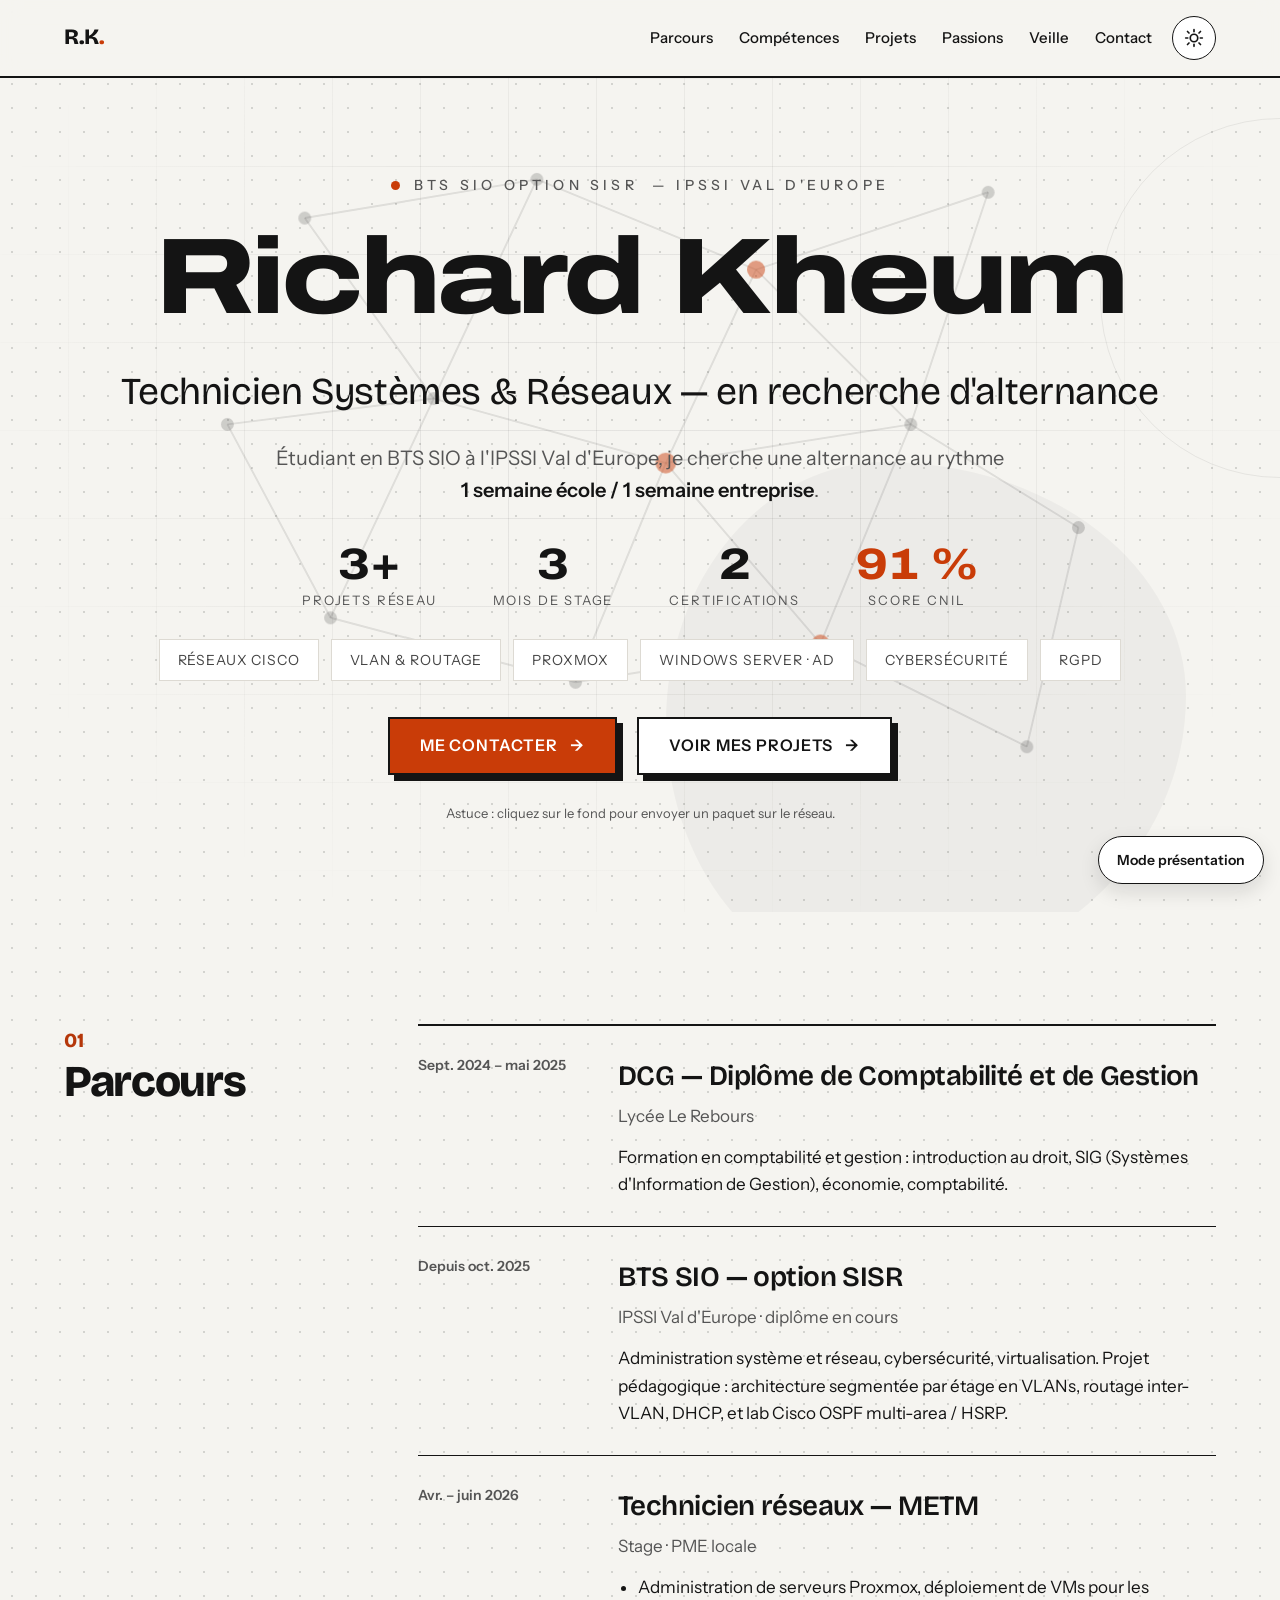
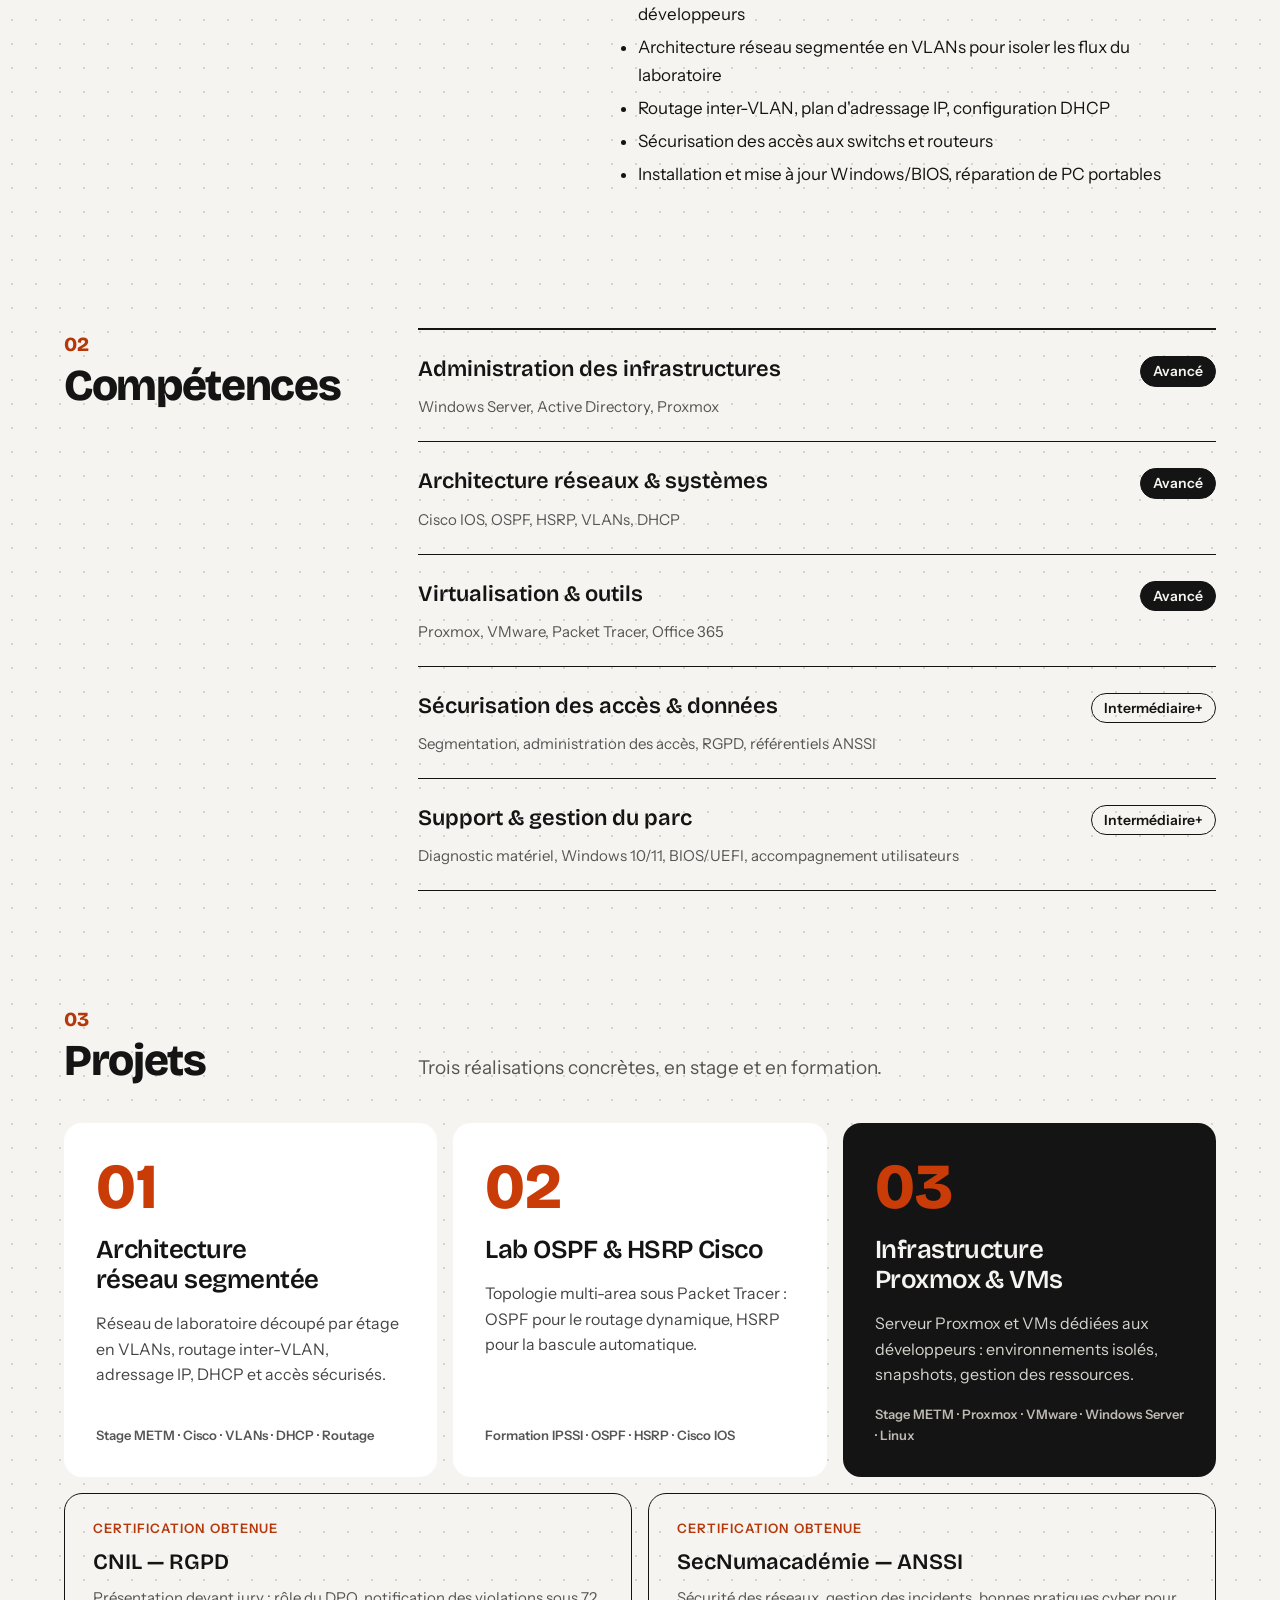
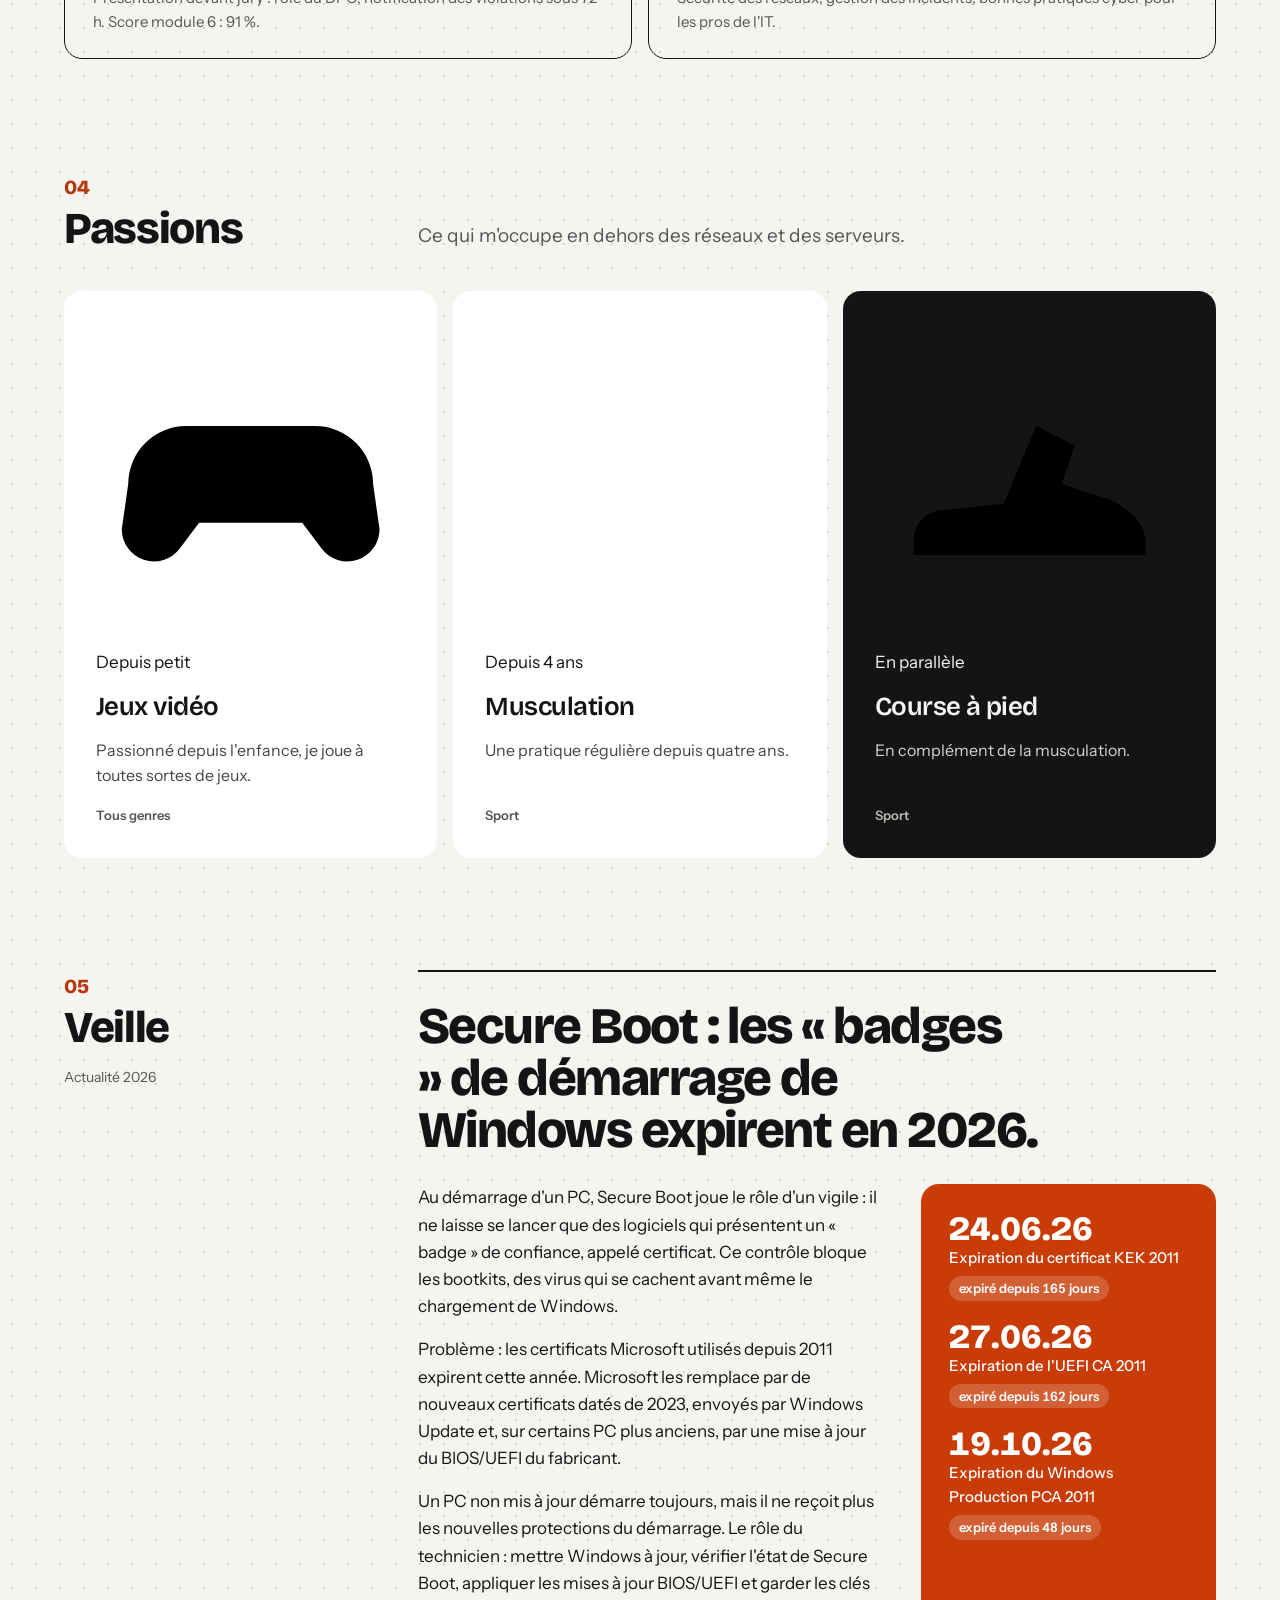
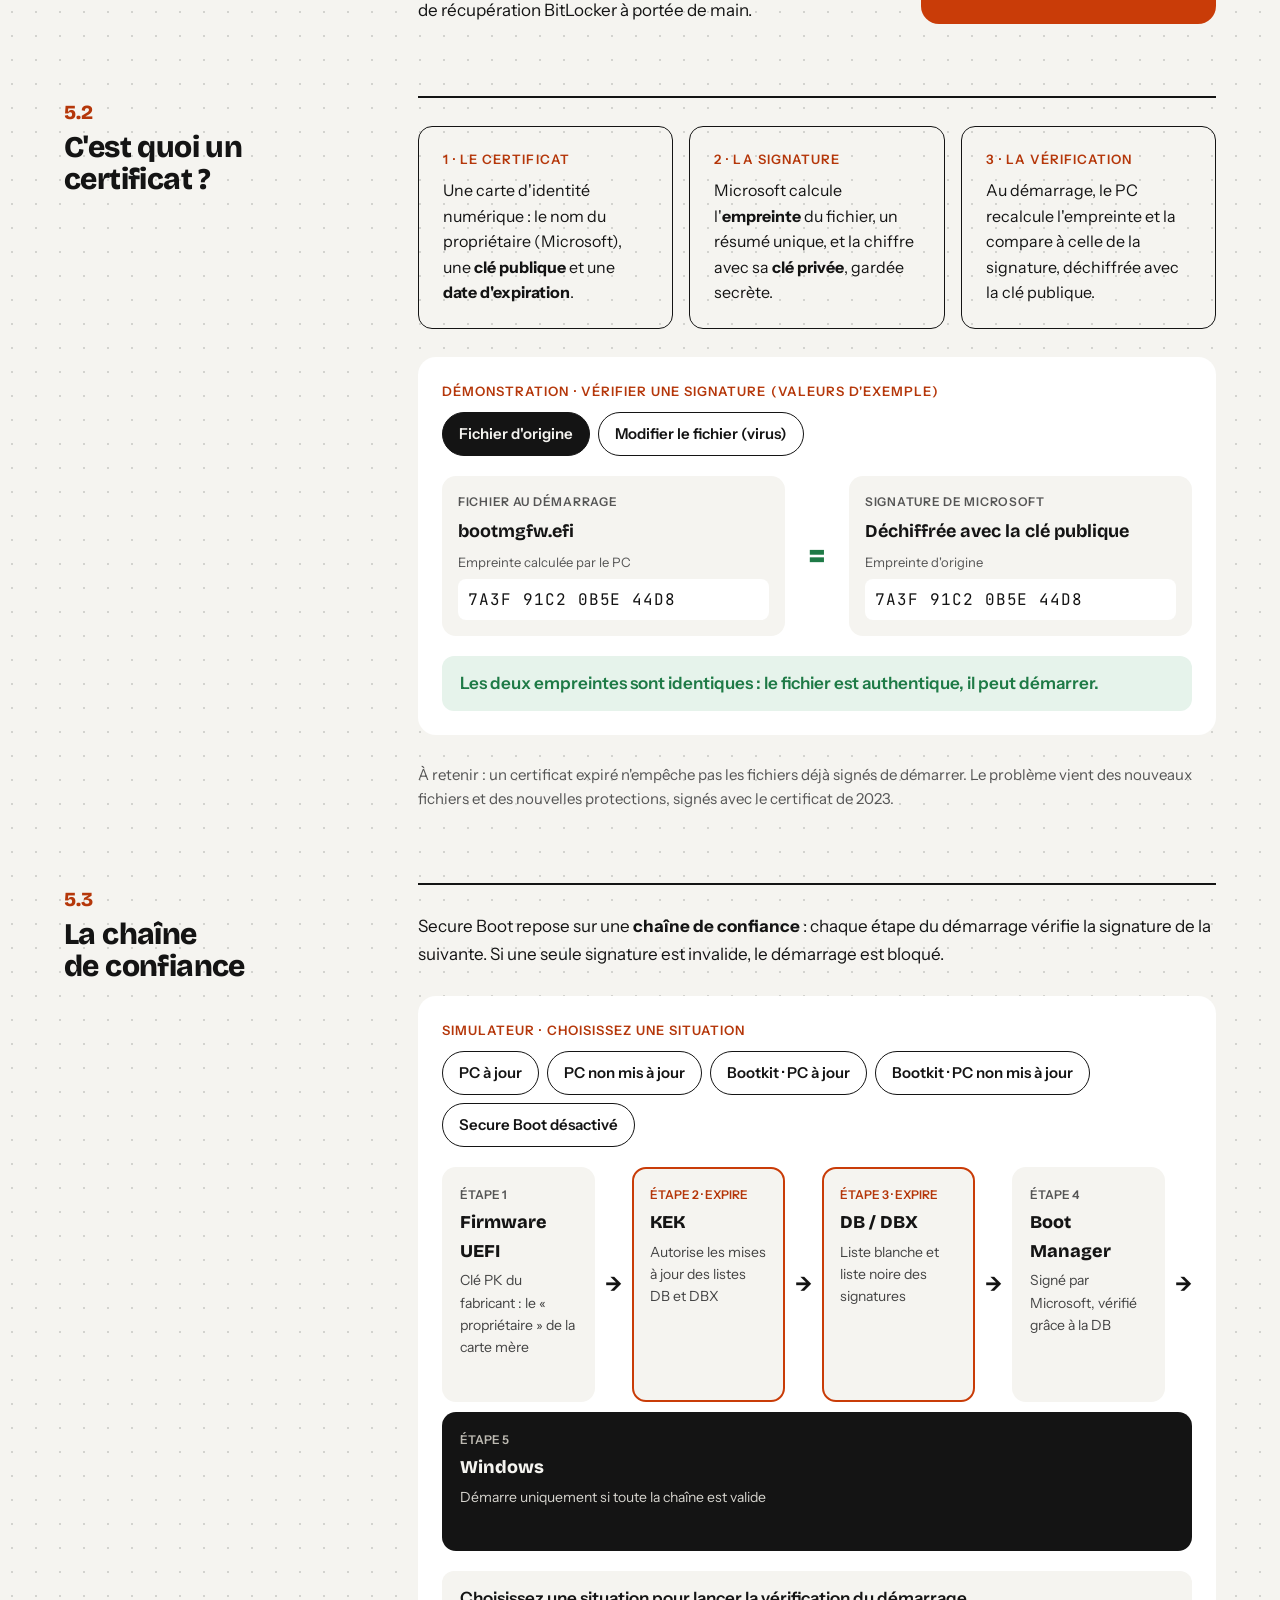
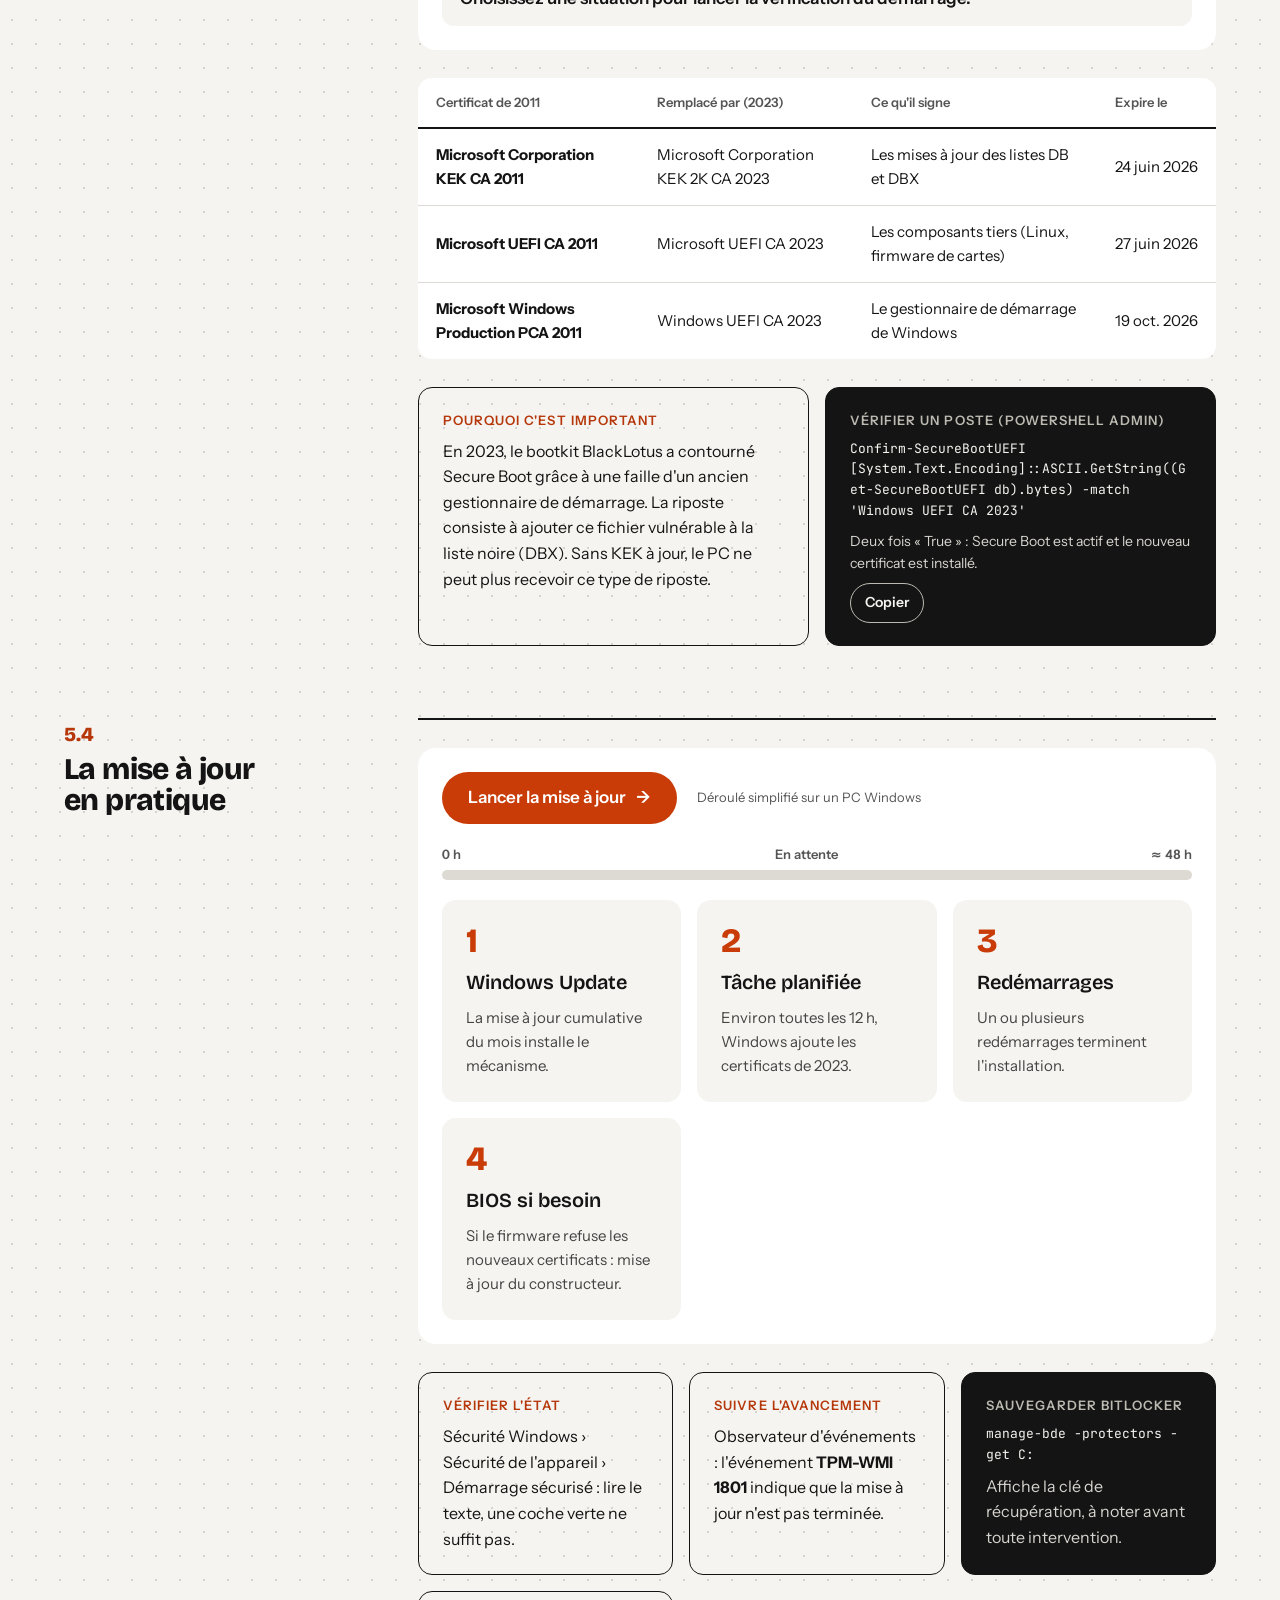
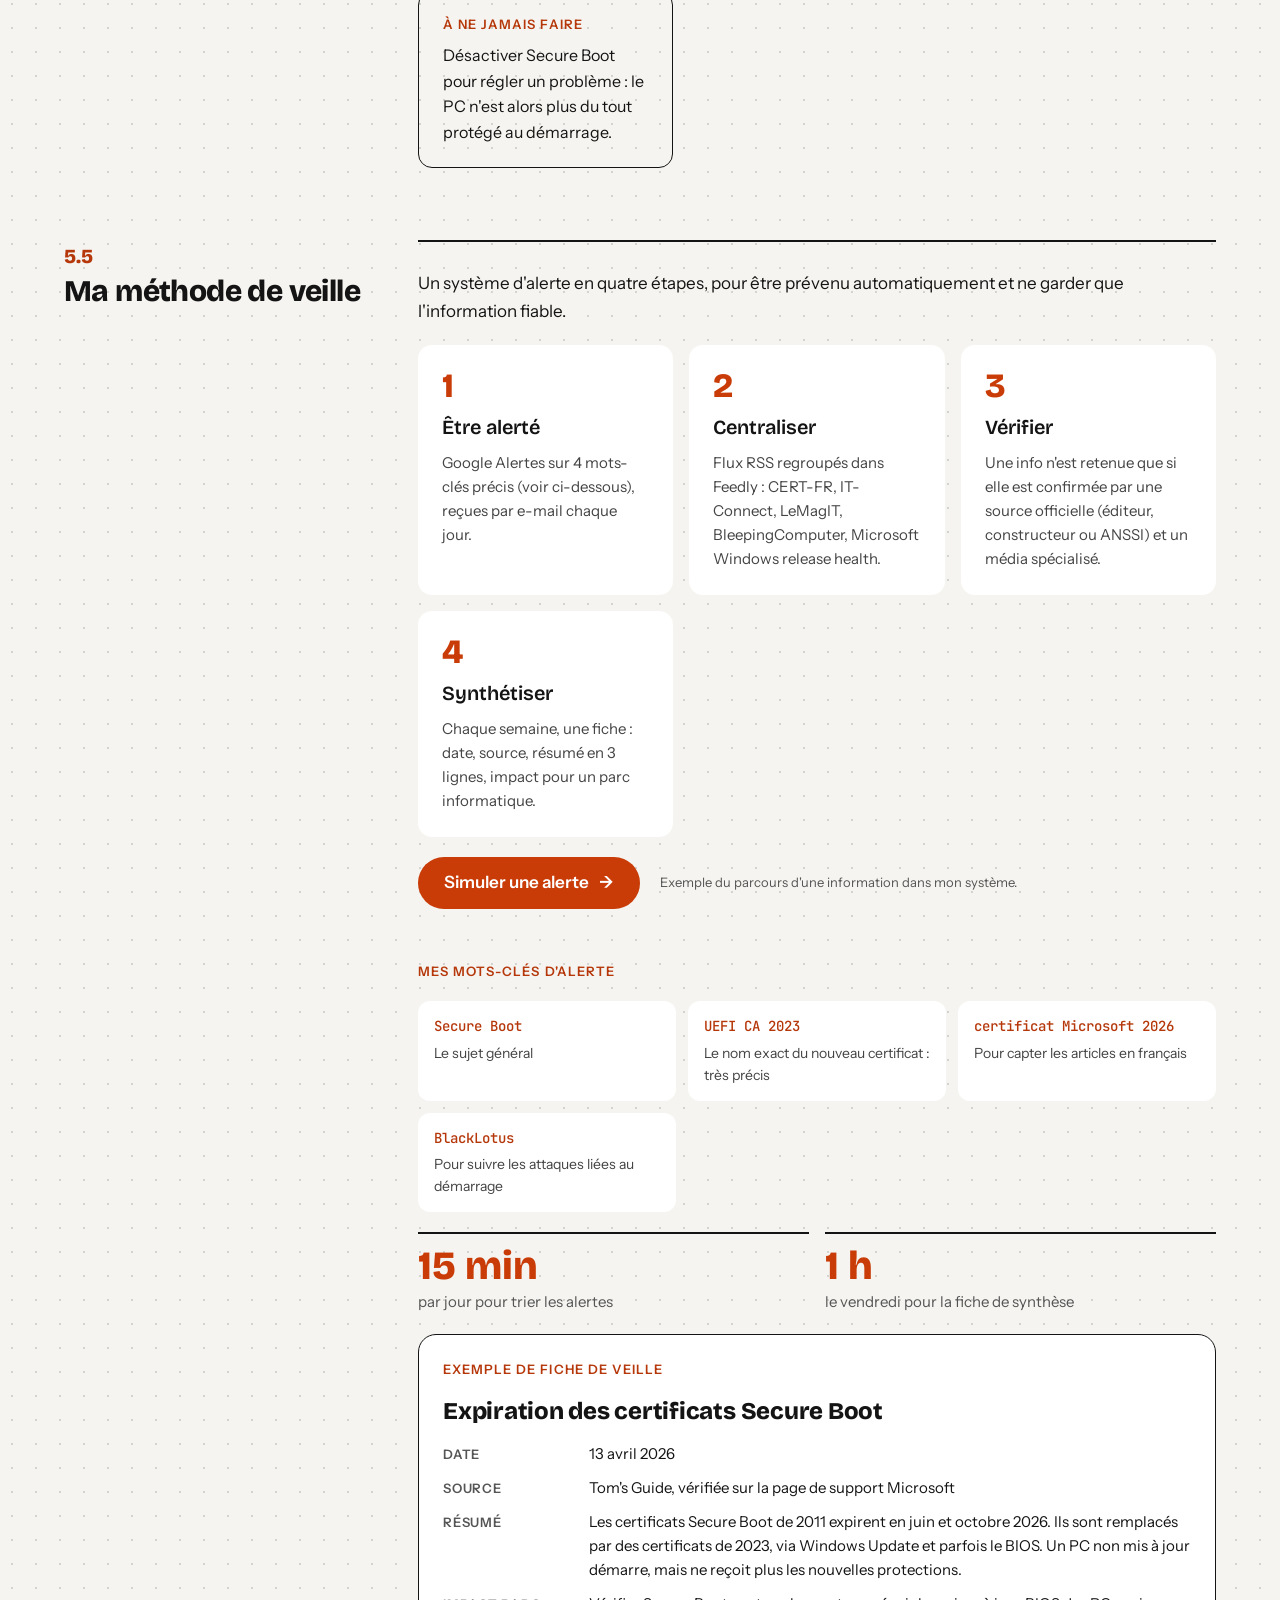
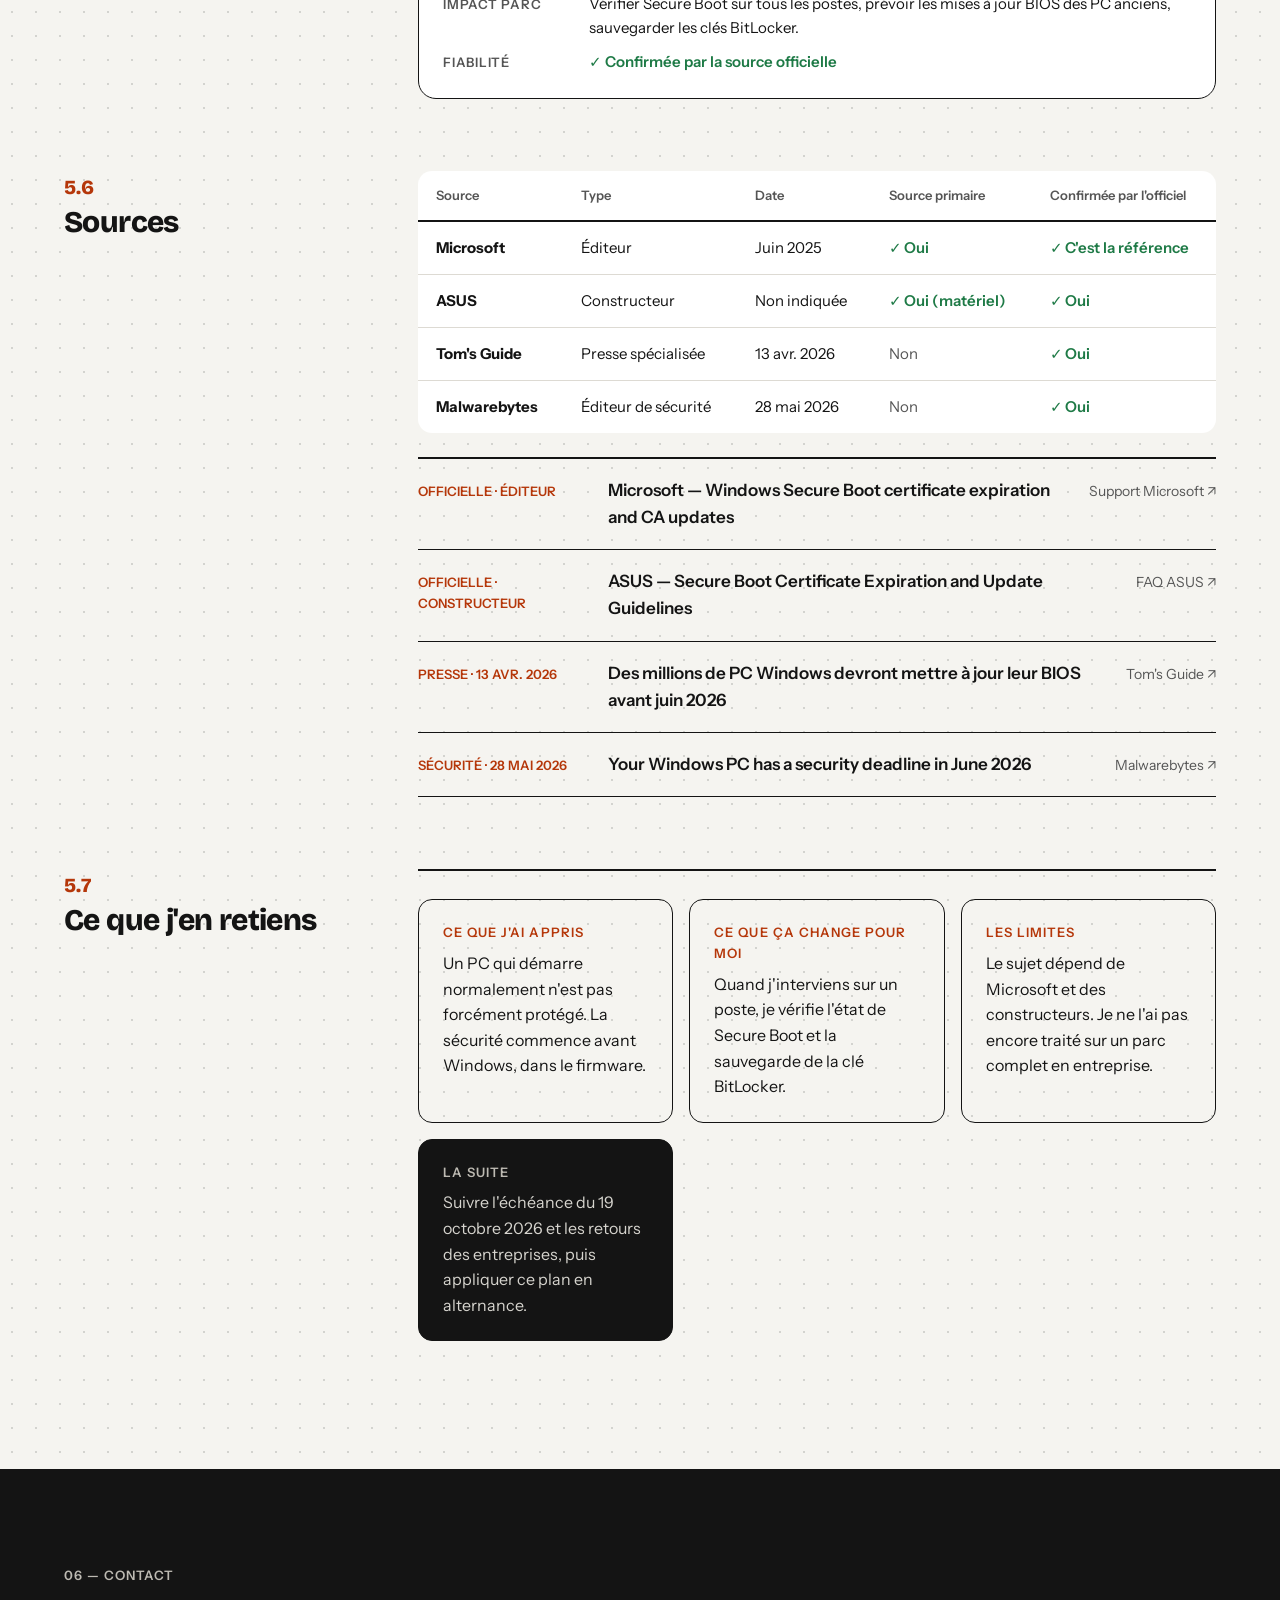
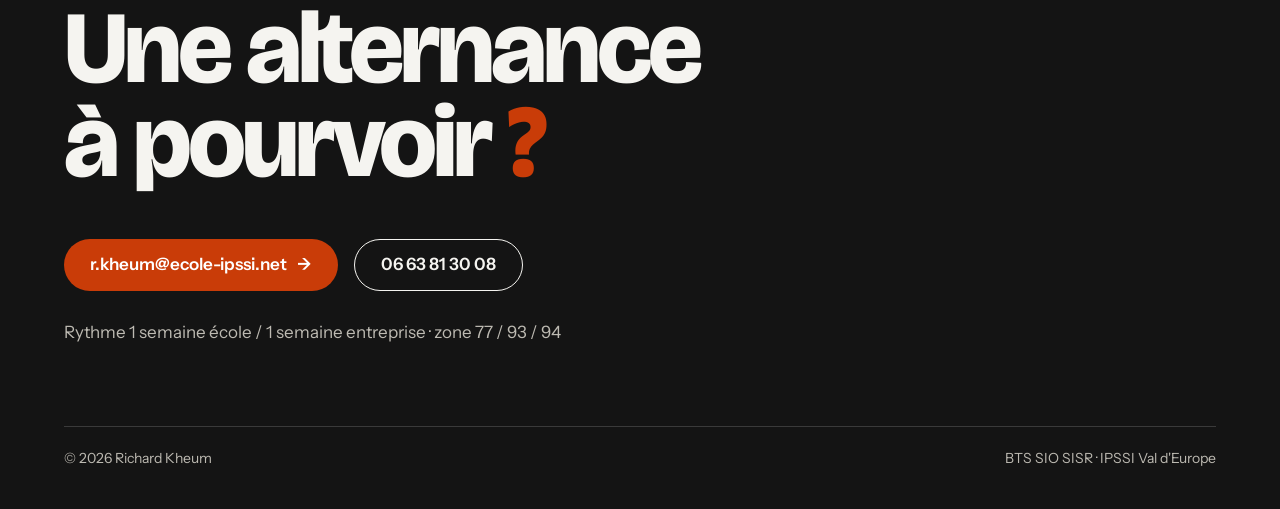
==== commit a1639105: "Add files via upload" ====
--- a/index.html
+++ b/index.html
@@ -23,6 +23,7 @@
         <a href="#parcours">Parcours</a>
         <a href="#competences">Compétences</a>
         <a href="#projets">Projets</a>
+        <a href="#passions">Passions</a>
         <a href="#veille">Veille</a>
         <a href="#contact">Contact</a>
       </nav>
@@ -176,7 +177,7 @@
 <section id="projets" class="wrap" style="padding-top:112px">
   <aside class="notes" aria-label="Texte à lire" style="margin-bottom:32px">
     <span class="kicker">À dire · Projets</span>
-    <p>Voici trois réalisations : l'infrastructure Proxmox de mon stage, le réseau segmenté par VLANs, et un lab Cisco OSPF avec HSRP réalisé en formation.</p>
+    <p>Voici trois réalisations : le réseau segmenté par VLANs de mon stage, un lab Cisco OSPF avec HSRP réalisé en formation, et l'infrastructure Proxmox de mon stage.</p>
     <p>J'ai aussi obtenu deux certifications : l'atelier RGPD de la CNIL, avec 91 % au module 6, et la SecNumacadémie de l'ANSSI.</p>
   </aside>
   <div class="intro-row">
@@ -186,22 +187,22 @@
   <div class="cards" data-stagger>
     <article class="card" data-reveal="scale">
       <div class="num">01</div>
+      <h3>Architecture réseau segmentée</h3>
+      <p>Réseau de laboratoire découpé par étage en VLANs, routage inter-VLAN, adressage IP, DHCP et accès sécurisés.</p>
+      <div class="meta">Stage METM · Cisco · VLANs · DHCP · Routage</div>
+    </article>
+    <article class="card" data-reveal="scale">
+      <div class="num">02</div>
+      <h3>Lab OSPF &amp; HSRP Cisco</h3>
+      <p>Topologie multi-area sous Packet Tracer : OSPF pour le routage dynamique, HSRP pour la bascule automatique.</p>
+      <div class="meta">Formation IPSSI · OSPF · HSRP · Cisco IOS</div>
+    </article>
+    <article class="card dark" data-reveal="scale">
+      <div class="num">03</div>
       <h3>Infrastructure Proxmox &amp; VMs</h3>
       <p>Serveur Proxmox et VMs dédiées aux développeurs : environnements isolés, snapshots, gestion des ressources.</p>
       <div class="meta">Stage METM · Proxmox · VMware · Windows Server · Linux</div>
     </article>
-    <article class="card" data-reveal="scale">
-      <div class="num">02</div>
-      <h3>Architecture réseau segmentée</h3>
-      <p>Réseau de laboratoire découpé par étage en VLANs, routage inter-VLAN, adressage IP, DHCP et accès sécurisés.</p>
-      <div class="meta">Stage METM · Cisco · VLANs · DHCP · Routage</div>
-    </article>
-    <article class="card dark" data-reveal="scale">
-      <div class="num">03</div>
-      <h3>Lab OSPF &amp; HSRP Cisco</h3>
-      <p>Topologie multi-area sous Packet Tracer : OSPF pour le routage dynamique, HSRP pour la bascule automatique.</p>
-      <div class="meta">Formation IPSSI · OSPF · HSRP · Cisco IOS</div>
-    </article>
   </div>
   <div class="certs" data-stagger>
     <div class="cert" data-reveal="up"><div class="kicker">Certification obtenue</div><div class="name">CNIL — RGPD</div><div class="desc">Présentation devant jury : rôle du DPO, notification des violations sous 72 h. Score module 6 : 91 %.</div></div>
@@ -209,15 +210,53 @@
   </div>
 </section>
 
-<!-- ============ VEILLE 4.1 : L'ACTUALITÉ ============ -->
+<!-- ============ PASSIONS ============ -->
+<section id="passions" class="wrap" style="padding-top:112px">
+  <aside class="notes" aria-label="Texte à lire" style="margin-bottom:32px">
+    <span class="kicker">À dire · Passions</span>
+    <p>En dehors de l'informatique, je suis passionné de jeux vidéo depuis petit, et je joue à toutes sortes de jeux.</p>
+    <p>Je pratique aussi la musculation depuis quatre ans, ainsi que la course à pied.</p>
+    <p class="cue">[Facultatif : dire en une phrase ce que ces passions vous apportent.]</p>
+    <p>Voilà pour moi. Passons maintenant au cœur de ma présentation : ma veille technologique.</p>
+  </aside>
+  <div class="intro-row">
+    <div class="sec-label" data-reveal="up"><div class="sec-num">04</div><h2>Passions</h2></div>
+    <p data-reveal="blur">Ce qui m'occupe en dehors des réseaux et des serveurs.</p>
+  </div>
+  <div class="cards passions" data-stagger>
+    <article class="card" data-reveal="scale">
+      <svg class="p-ico" viewBox="0 0 48 48" aria-hidden="true"><path d="M14 16h20a9 9 0 0 1 9 9l1 7a5 5 0 0 1-9 3l-3-4H16l-3 4a5 5 0 0 1-9-3l1-7a9 9 0 0 1 9-9z"/><path d="M15 22v6M12 25h6"/><circle cx="31" cy="23.5" r="1.4"/><circle cx="35" cy="27.5" r="1.4"/></svg>
+      <div class="p-since">Depuis petit</div>
+      <h3>Jeux vidéo</h3>
+      <p>Passionné depuis l'enfance, je joue à toutes sortes de jeux.</p>
+      <div class="meta">Tous genres</div>
+    </article>
+    <article class="card" data-reveal="scale">
+      <svg class="p-ico" viewBox="0 0 48 48" aria-hidden="true"><path d="M6 20v8M10 16v16M38 16v16M42 20v8M10 24h28"/></svg>
+      <div class="p-since">Depuis 4 ans</div>
+      <h3>Musculation</h3>
+      <p>Une pratique régulière depuis quatre ans.</p>
+      <div class="meta">Sport</div>
+    </article>
+    <article class="card dark" data-reveal="scale">
+      <svg class="p-ico" viewBox="0 0 48 48" aria-hidden="true"><path d="M6 34c0-3 2-5 5-5l9-1 5-12 6 3-2 6 6 2c4 1 7 4 7 7v2H6z"/><path d="M6 38h36"/></svg>
+      <div class="p-since">En parallèle</div>
+      <h3>Course à pied</h3>
+      <p>En complément de la musculation.</p>
+      <div class="meta">Sport</div>
+    </article>
+  </div>
+</section>
+
+<!-- ============ VEILLE 5.1 : L'ACTUALITÉ ============ -->
 <section id="veille" class="wrap sec">
   <aside class="notes" aria-label="Texte à lire">
     <span class="kicker">À dire · Veille, le sujet</span>
-    <p>Passons à ma veille. Au démarrage d'un PC, Secure Boot agit comme un vigile : il vérifie le badge, c'est-à-dire le certificat, de chaque logiciel avant de le laisser se lancer.</p>
+    <p>Au démarrage d'un PC, Secure Boot agit comme un vigile : il vérifie le badge, c'est-à-dire le certificat, de chaque logiciel avant de le laisser se lancer.</p>
     <p>Or les certificats Microsoft créés en 2011 expirent cette année : le 24 et le 27 juin, puis le 19 octobre 2026. Microsoft les remplace par des certificats de 2023.</p>
     <p class="cue">[Montrer le compte à rebours dans l'encadré orange.]</p>
   </aside>
-  <div class="sec-label" data-reveal="up"><div class="sec-num">04</div><h2>Veille</h2><small>Actualité 2026</small></div>
+  <div class="sec-label" data-reveal="up"><div class="sec-num">05</div><h2>Veille</h2><small>Actualité 2026</small></div>
   <article class="sec-body ruled">
     <h3 class="veille-title" data-reveal="blur">Secure Boot : les « badges » de démarrage de Windows expirent en 2026.</h3>
     <div class="veille-grid">
@@ -235,7 +274,7 @@
   </article>
 </section>
 
-<!-- ============ VEILLE 4.2 : C'EST QUOI UN CERTIFICAT ============ -->
+<!-- ============ VEILLE 5.2 : C'EST QUOI UN CERTIFICAT ============ -->
 <section id="veille-certificat" class="wrap sec sub">
   <aside class="notes" aria-label="Texte à lire">
     <span class="kicker">À dire · Le certificat expliqué</span>
@@ -244,7 +283,7 @@
     <p><span class="cue">[Cliquer sur « Modifier le fichier (virus) »]</span> Si un virus modifie ne serait-ce qu'un octet, l'empreinte change complètement et le démarrage est refusé. C'est comme un tampon officiel : impossible à imiter sans la clé privée.</p>
     <p>Et comme une carte d'identité, un certificat a une date limite. Les fichiers déjà signés continuent de démarrer, mais Microsoft doit signer les nouveaux fichiers et les nouvelles protections avec le certificat de 2023. Si le PC ne connaît pas ce certificat, il ne pourra pas les reconnaître.</p>
   </aside>
-  <div class="sec-label" data-reveal="up"><div class="sec-num">4.2</div><h3>C'est quoi un certificat ?</h3></div>
+  <div class="sec-label" data-reveal="up"><div class="sec-num">5.2</div><h3>C'est quoi un certificat ?</h3></div>
   <div class="sec-body ruled stack">
     <div class="explain" data-stagger>
       <div class="box" data-reveal="up"><div class="kicker">1 · Le certificat</div><p>Une carte d'identité numérique : le nom du propriétaire (Microsoft), une <strong>clé publique</strong> et une <strong>date d'expiration</strong>.</p></div>
@@ -270,7 +309,7 @@
   </div>
 </section>
 
-<!-- ============ VEILLE 4.3 : FONCTIONNEMENT + SIMULATEUR ============ -->
+<!-- ============ VEILLE 5.3 : FONCTIONNEMENT + SIMULATEUR ============ -->
 <section id="veille-fonctionnement" class="wrap sec sub">
   <aside class="notes" aria-label="Texte à lire">
     <span class="kicker">À dire · Comment ça marche</span>
@@ -278,7 +317,7 @@
     <p><span class="cue">[Cliquer sur « PC à jour »]</span> Tout est vert, Windows démarre. <span class="cue">[« PC non mis à jour »]</span> Il démarre encore, mais il ne peut plus recevoir de nouvelles protections. <span class="cue">[« Bootkit · PC à jour »]</span> La liste noire bloque l'attaque. <span class="cue">[« Bootkit · PC non mis à jour »]</span> La liste noire n'a pas pu être mise à jour : le bootkit passe.</p>
     <p>C'est tout l'enjeu : en 2023, le bootkit BlackLotus a montré que ce risque est réel. <span class="cue">[Si possible, lancer les deux commandes PowerShell en direct.]</span></p>
   </aside>
-  <div class="sec-label" data-reveal="up"><div class="sec-num">4.3</div><h3>La chaîne de confiance</h3></div>
+  <div class="sec-label" data-reveal="up"><div class="sec-num">5.3</div><h3>La chaîne de confiance</h3></div>
   <div class="sec-body ruled stack">
     <p data-reveal="up">Secure Boot repose sur une <strong>chaîne de confiance</strong> : chaque étape du démarrage vérifie la signature de la suivante. Si une seule signature est invalide, le démarrage est bloqué.</p>
     <div class="sim" data-reveal="up">
@@ -331,7 +370,7 @@
   </div>
 </section>
 
-<!-- ============ VEILLE 4.4 : COMMENT LA MISE À JOUR ARRIVE ============ -->
+<!-- ============ VEILLE 5.4 : COMMENT LA MISE À JOUR ARRIVE ============ -->
 <section id="veille-maj" class="wrap sec sub">
   <aside class="notes" aria-label="Texte à lire">
     <span class="kicker">À dire · La mise à jour en pratique</span>
@@ -339,7 +378,7 @@
     <p>D'abord, Windows Update installe la mise à jour cumulative du mois. Ensuite, une tâche planifiée s'exécute environ toutes les douze heures et ajoute les certificats de 2023. Il faut un ou plusieurs redémarrages, et le processus complet prend environ 48 heures. Sur certains PC anciens, le firmware n'accepte pas les nouveaux certificats : il faut alors d'abord installer la mise à jour du BIOS fournie par le constructeur.</p>
     <p>En tant que technicien, je vérifie quatre points. Le texte dans Sécurité Windows, et pas seulement la coche verte. L'événement TPM-WMI 1801 dans l'Observateur d'événements, qui indique que la mise à jour n'est pas terminée. La sauvegarde de la clé BitLocker avant toute intervention, car un changement au démarrage peut la demander. Et surtout, je ne désactive jamais Secure Boot pour résoudre un problème.</p>
   </aside>
-  <div class="sec-label" data-reveal="up"><div class="sec-num">4.4</div><h3>La mise à jour en pratique</h3></div>
+  <div class="sec-label" data-reveal="up"><div class="sec-num">5.4</div><h3>La mise à jour en pratique</h3></div>
   <div class="sec-body ruled stack">
     <div class="sim" data-reveal="up" data-upd>
       <div class="alert-sim">
@@ -366,7 +405,7 @@
   </div>
 </section>
 
-<!-- ============ VEILLE 4.5 : MÉTHODE ============ -->
+<!-- ============ VEILLE 5.5 : MÉTHODE ============ -->
 <section id="veille-methode" class="wrap sec sub">
   <aside class="notes" aria-label="Texte à lire">
     <span class="kicker">À dire · Méthodologie d'alerte</span>
@@ -376,7 +415,7 @@
     <p>Troisième étape, vérifier : je ne retiens une information que si une source officielle la confirme. Quatrième étape, synthétiser : chaque vendredi, je rédige une fiche. <span class="cue">[Montrer la fiche exemple]</span> Elle contient la date, la source, un résumé en trois lignes, l'impact pour un parc informatique et la fiabilité.</p>
     <p>Au total, j'y consacre environ quinze minutes par jour et une heure le vendredi. <span class="cue">[Montrer en direct ses Google Alertes et son Feedly.]</span></p>
   </aside>
-  <div class="sec-label" data-reveal="up"><div class="sec-num">4.5</div><h3>Ma méthode de veille</h3></div>
+  <div class="sec-label" data-reveal="up"><div class="sec-num">5.5</div><h3>Ma méthode de veille</h3></div>
   <div class="sec-body ruled stack" style="gap:20px">
     <p data-reveal="up">Un système d'alerte en quatre étapes, pour être prévenu automatiquement et ne garder que l'information fiable.</p>
     <ol class="method" data-stagger data-alert-steps>
@@ -415,14 +454,14 @@
   </div>
 </section>
 
-<!-- ============ VEILLE 4.6 : SOURCES ============ -->
+<!-- ============ VEILLE 5.6 : SOURCES ============ -->
 <section id="veille-sources" class="wrap sec sub">
   <aside class="notes" aria-label="Texte à lire">
     <span class="kicker">À dire · Sources</span>
     <p>Pour mes sources, j'utilise une grille de fiabilité. <span class="cue">[Montrer le tableau]</span> Je regarde le type de source, la date, s'il s'agit d'une source primaire, c'est-à-dire celle qui annonce l'information elle-même, et si l'information est confirmée par une source officielle.</p>
     <p>Microsoft est la source primaire : c'est lui qui émet les certificats. ASUS confirme côté constructeur. Tom's Guide et Malwarebytes, datés d'avril et mai 2026, vulgarisent le sujet et donnent des conseils pratiques, mais je vérifie toujours leurs informations sur la page de Microsoft.</p>
   </aside>
-  <div class="sec-label" data-reveal="up"><div class="sec-num">4.6</div><h3>Sources</h3></div>
+  <div class="sec-label" data-reveal="up"><div class="sec-num">5.6</div><h3>Sources</h3></div>
   <div class="sec-body stack" style="gap:24px">
   <div class="table-box" data-reveal="up">
     <table>
@@ -444,7 +483,7 @@
   </div>
 </section>
 
-<!-- ============ VEILLE 4.7 : BILAN PERSONNEL ============ -->
+<!-- ============ VEILLE 5.7 : BILAN PERSONNEL ============ -->
 <section id="veille-bilan" class="wrap sec sub">
   <aside class="notes" aria-label="Texte à lire">
     <span class="kicker">À dire · Bilan personnel</span>
@@ -454,7 +493,7 @@
     <p>Il y a aussi des limites : le sujet dépend beaucoup de Microsoft et des constructeurs, et je n'ai pas encore pu le traiter sur un parc complet en entreprise.</p>
     <p>La suite, c'est de suivre l'échéance du 19 octobre et les retours des entreprises. J'aimerais beaucoup pouvoir mettre ce plan en pratique pendant mon alternance.</p>
   </aside>
-  <div class="sec-label" data-reveal="up"><div class="sec-num">4.7</div><h3>Ce que j'en retiens</h3></div>
+  <div class="sec-label" data-reveal="up"><div class="sec-num">5.7</div><h3>Ce que j'en retiens</h3></div>
   <div class="sec-body ruled">
     <div class="explain" data-stagger>
       <div class="box" data-reveal="up"><div class="kicker">Ce que j'ai appris</div><p>Un PC qui démarre normalement n'est pas forcément protégé. La sécurité commence avant Windows, dans le firmware.</p></div>
@@ -464,6 +503,7 @@
     </div>
   </div>
 </section>
+
 </main>
 
 <!-- ============ CONTACT / CONCLUSION ============ -->
@@ -473,7 +513,7 @@
       <span class="kicker">À dire · Fin</span>
       <p>Merci pour votre attention. Je suis maintenant prêt à répondre à vos questions.</p>
     </aside>
-    <div class="kicker">05 — Contact</div>
+    <div class="kicker">06 — Contact</div>
     <h2 data-reveal="up">Une alternance<br>à pourvoir&nbsp;<span>?</span></h2>
     <div class="contact-actions" data-reveal="up" style="--d:.15s">
       <a class="btn btn-accent" href="mailto:r.kheum@ecole-ipssi.net">r.kheum@ecole-ipssi.net <span class="arrow">→</span></a>
@@ -502,11 +542,11 @@
   </div>
 </section>
 
-<div class="slide-wipe" aria-hidden="true"><span class="sw-num">01 / 13</span><span class="sw-name">Accueil</span></div>
+<div class="slide-wipe" aria-hidden="true"><span class="sw-num">01 / 14</span><span class="sw-name">Accueil</span></div>
 <button type="button" class="present-toggle" aria-pressed="false">Mode présentation</button>
 <div class="presenter" role="toolbar" aria-label="Pilotage de la présentation" hidden>
   <button type="button" data-prev aria-label="Section précédente">←</button>
-  <span class="pos" aria-live="polite">1 / 13 · Accueil</span>
+  <span class="pos" aria-live="polite">1 / 14 · Accueil</span>
   <button type="button" data-next aria-label="Section suivante">→</button>
   <button type="button" class="timer" aria-label="Mettre le chronomètre en pause">00:00</button>
   <button type="button" data-exit>Quitter</button>
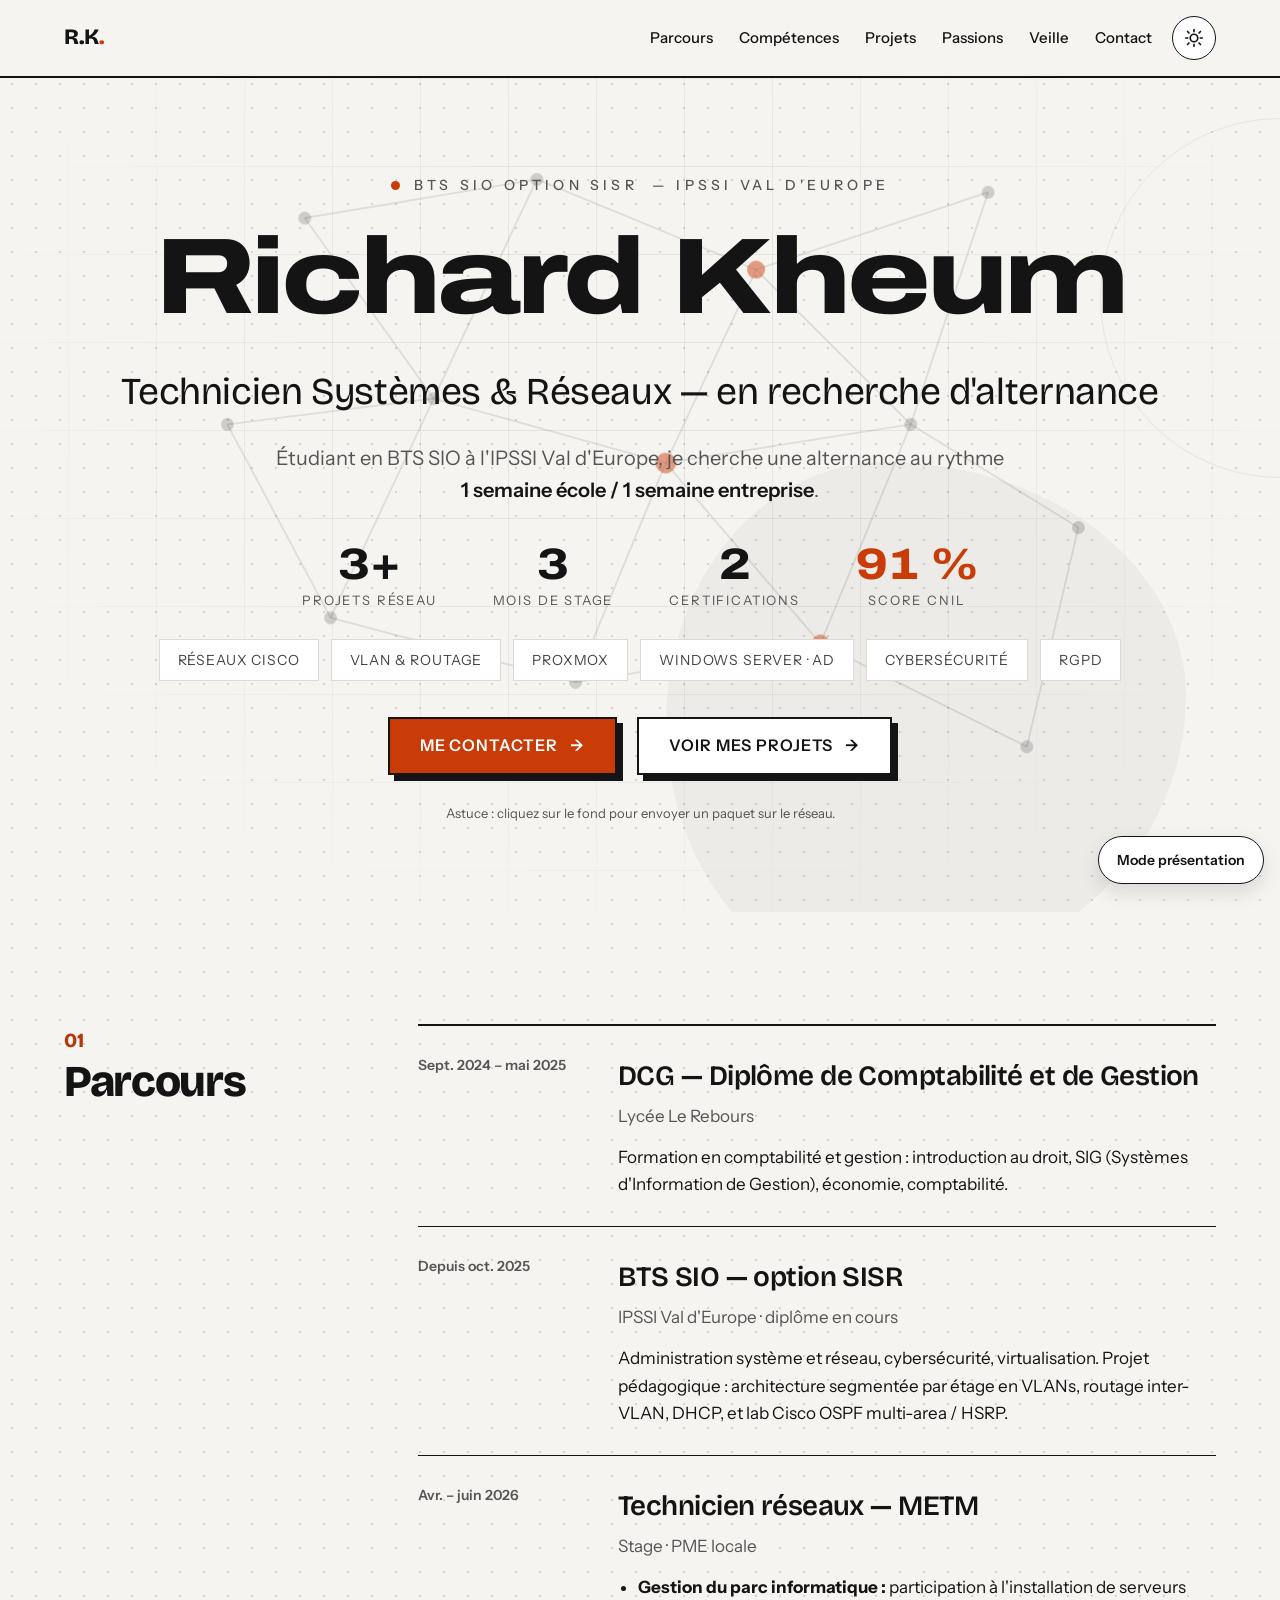
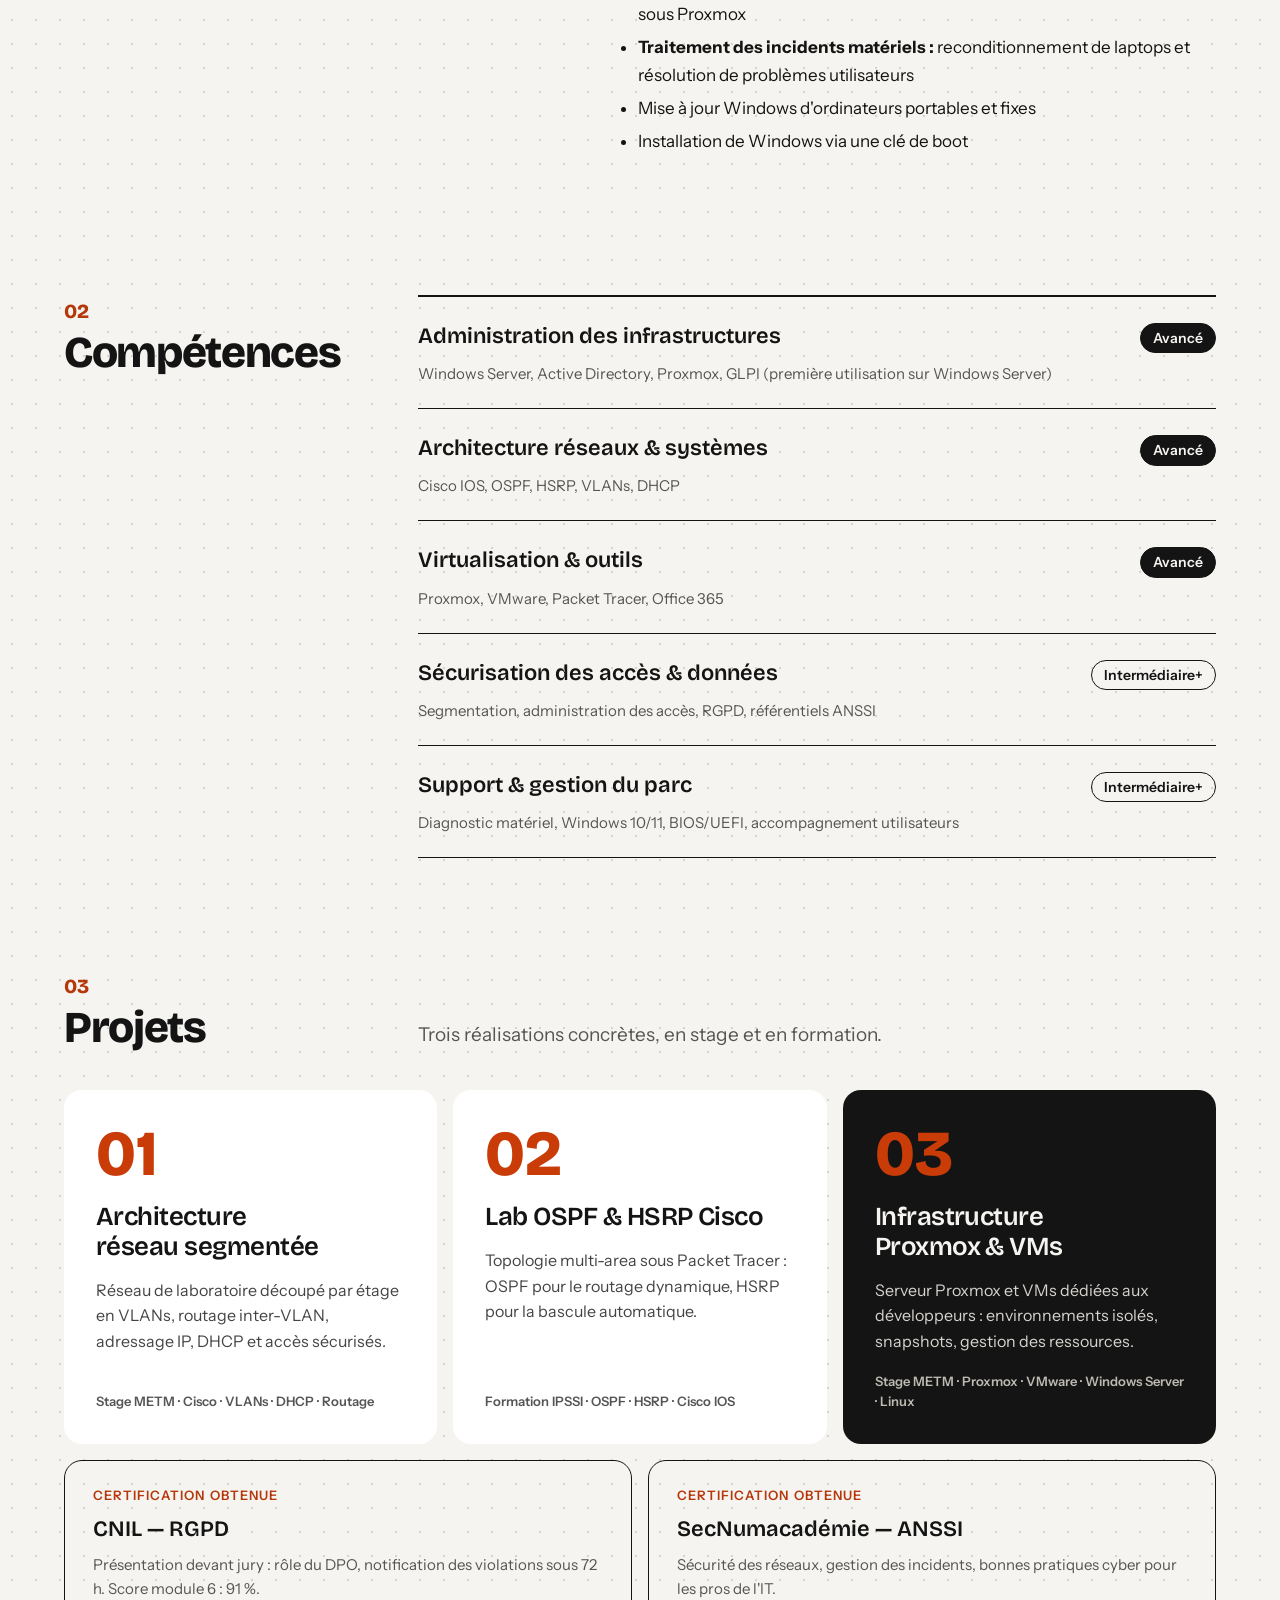
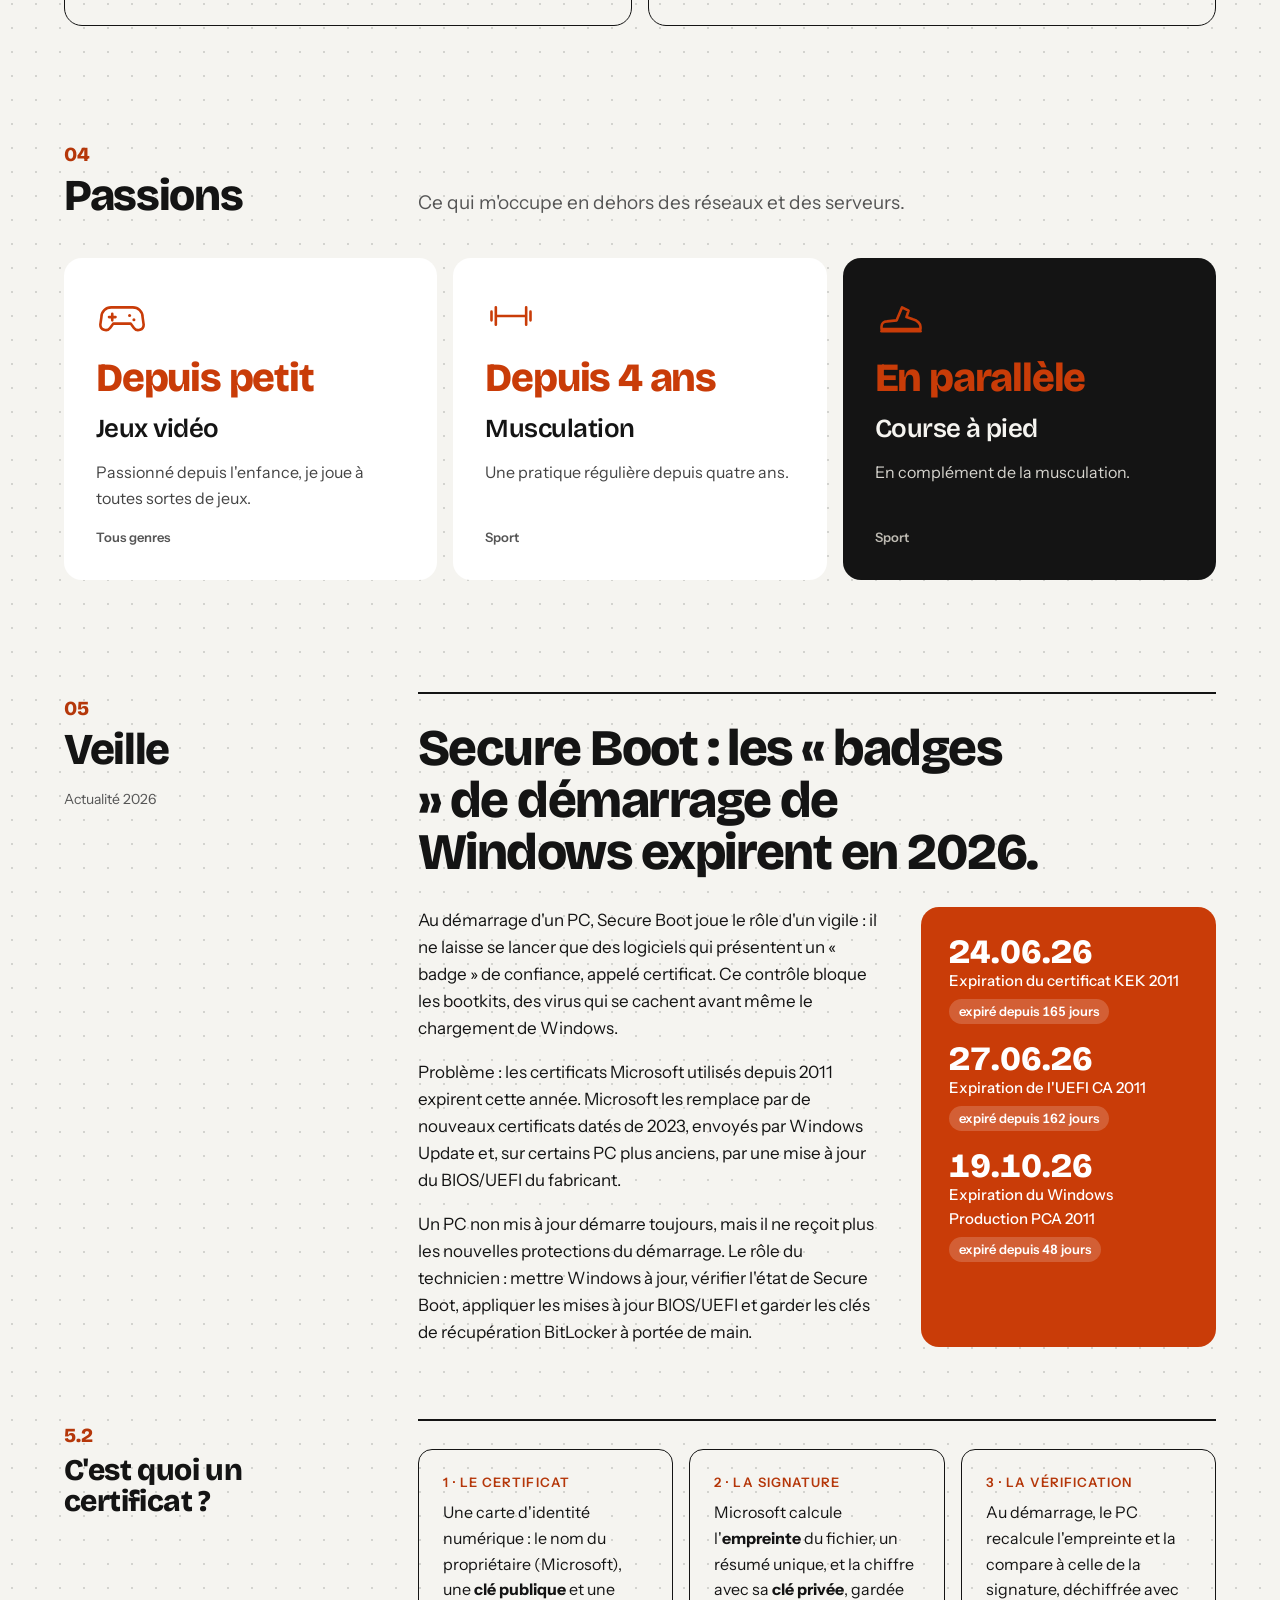
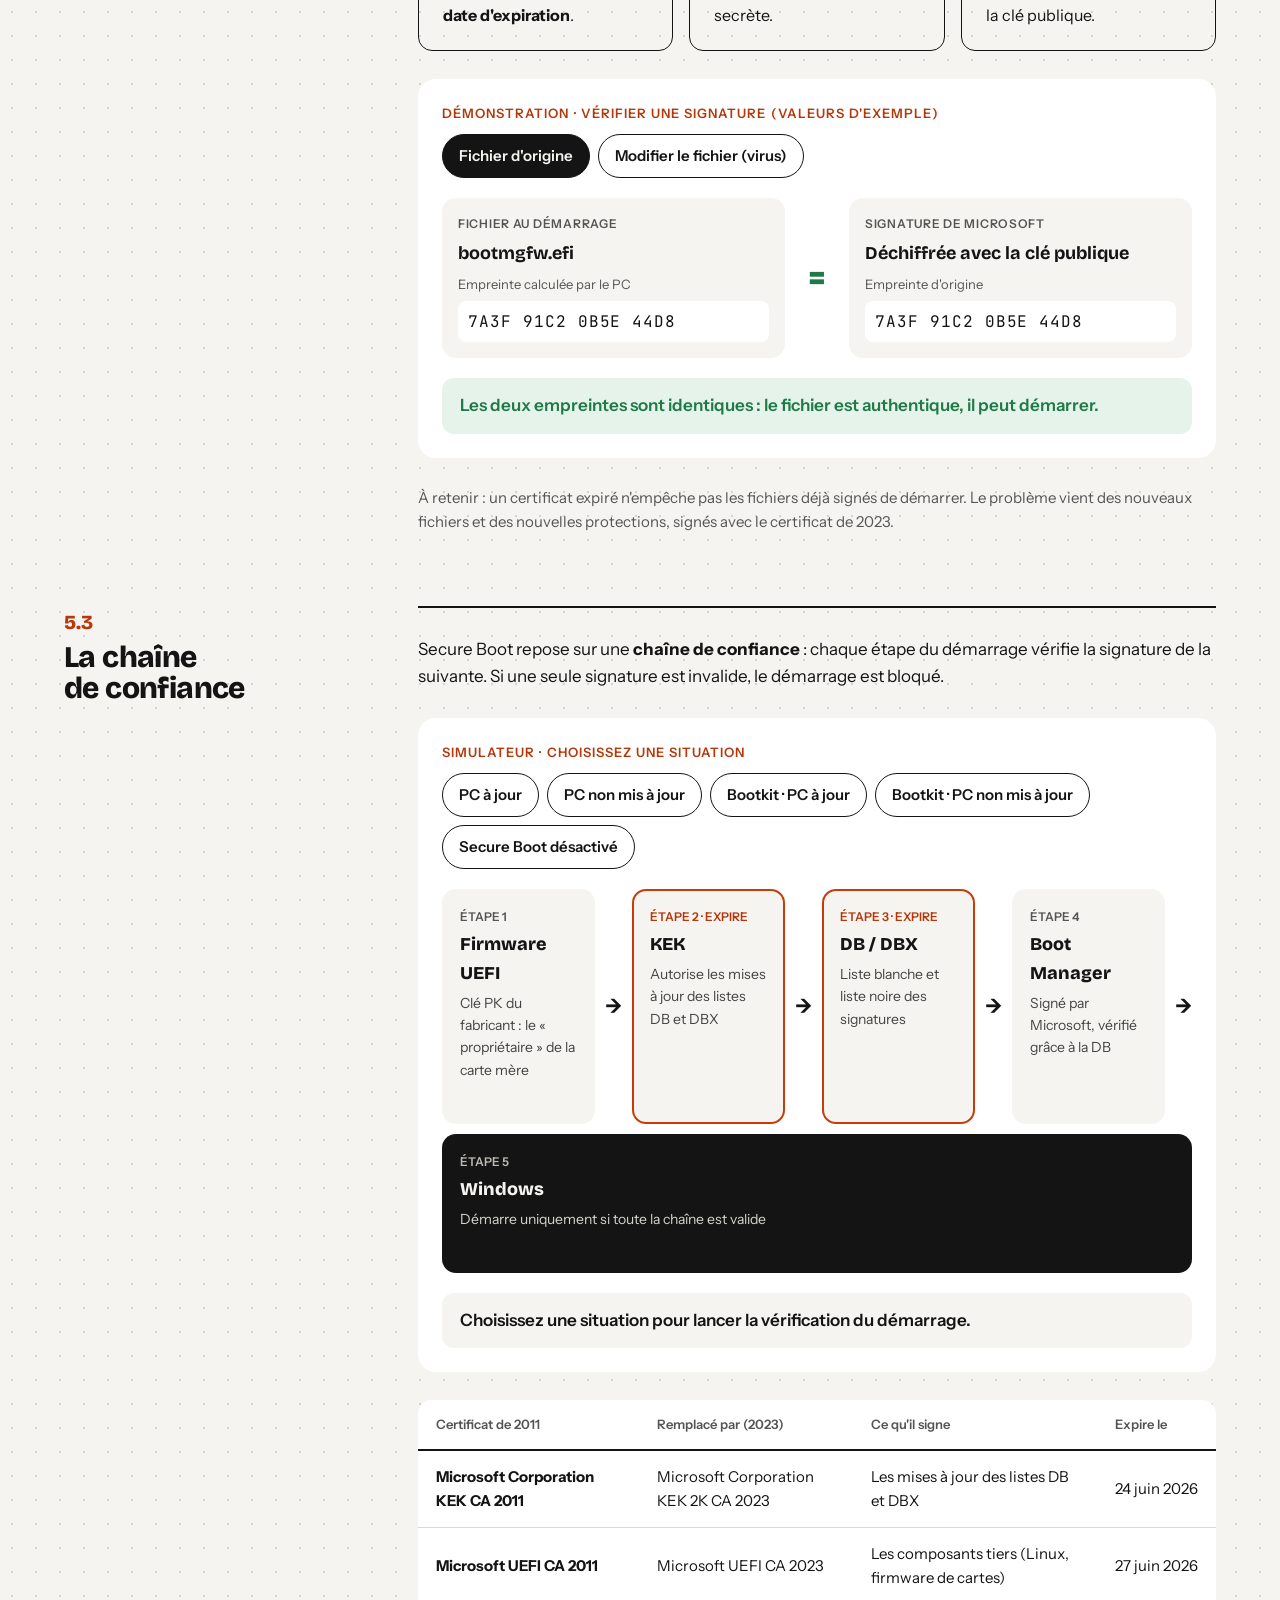
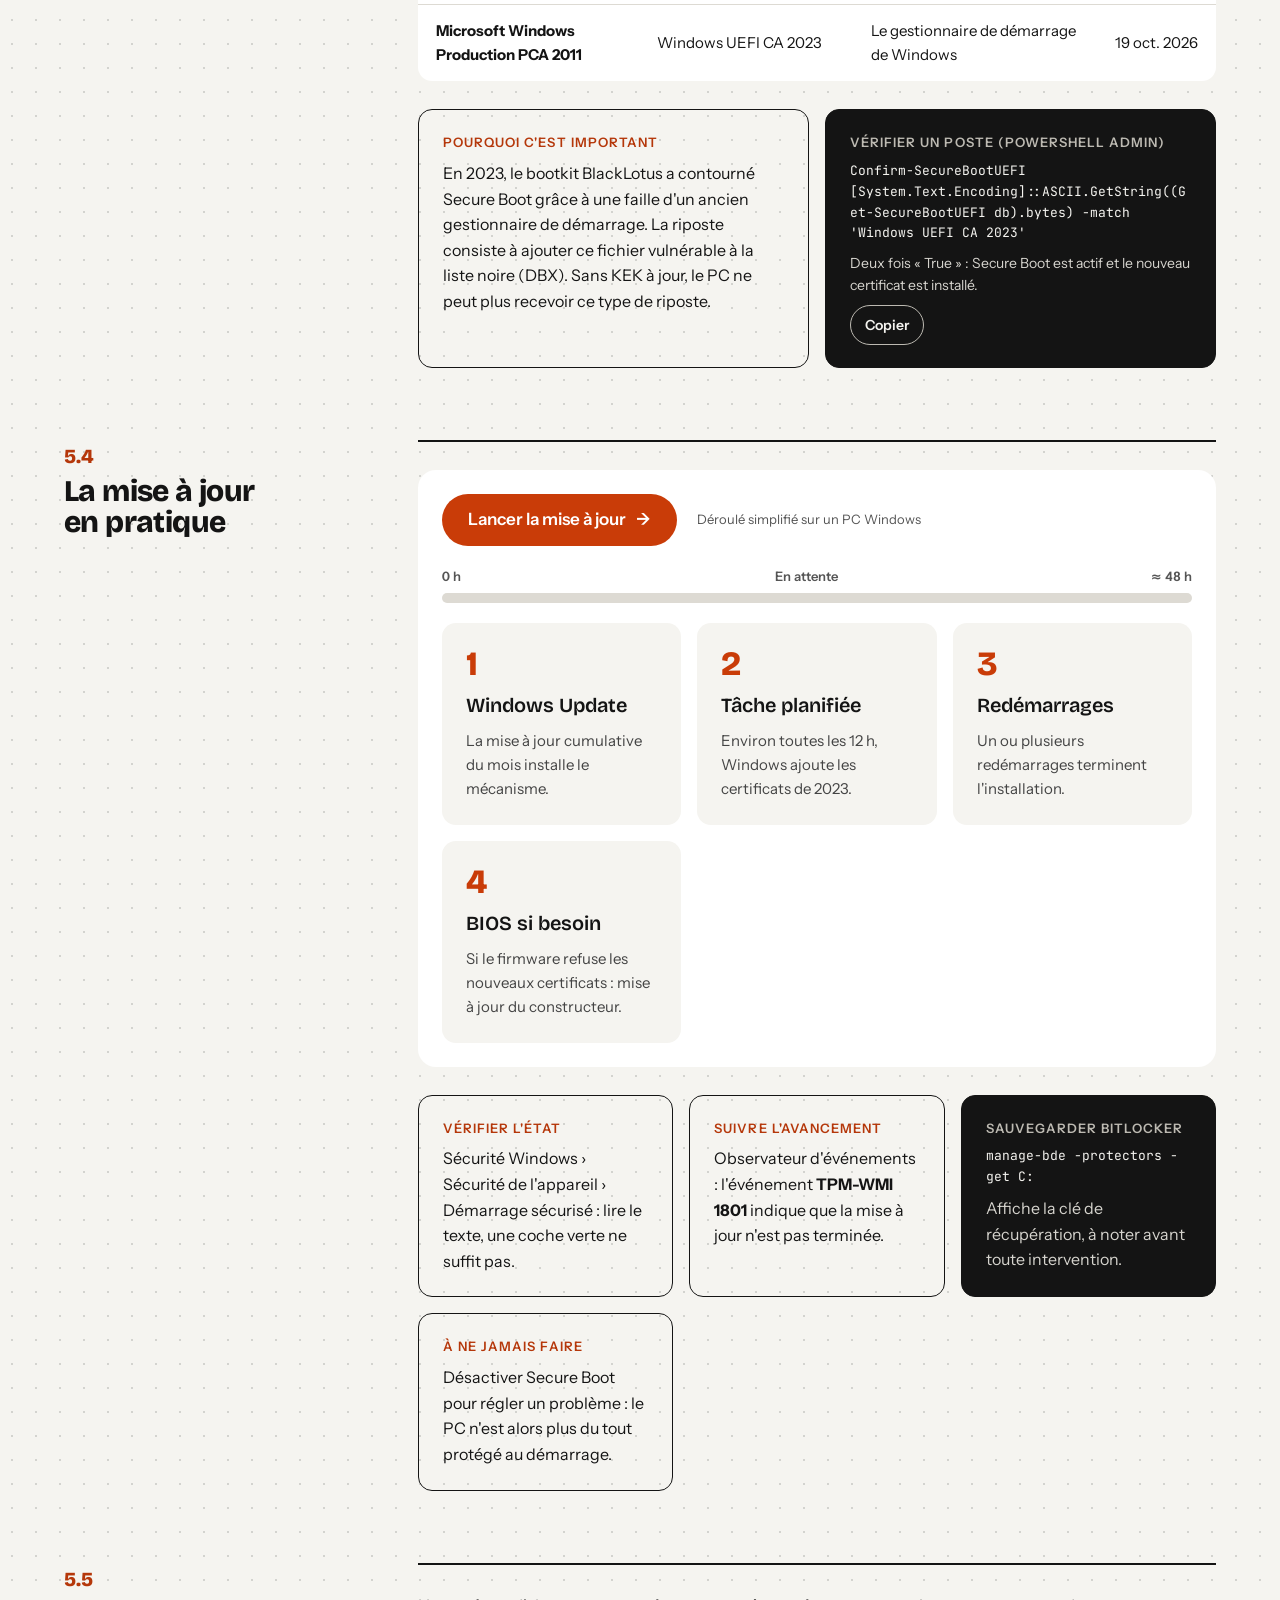
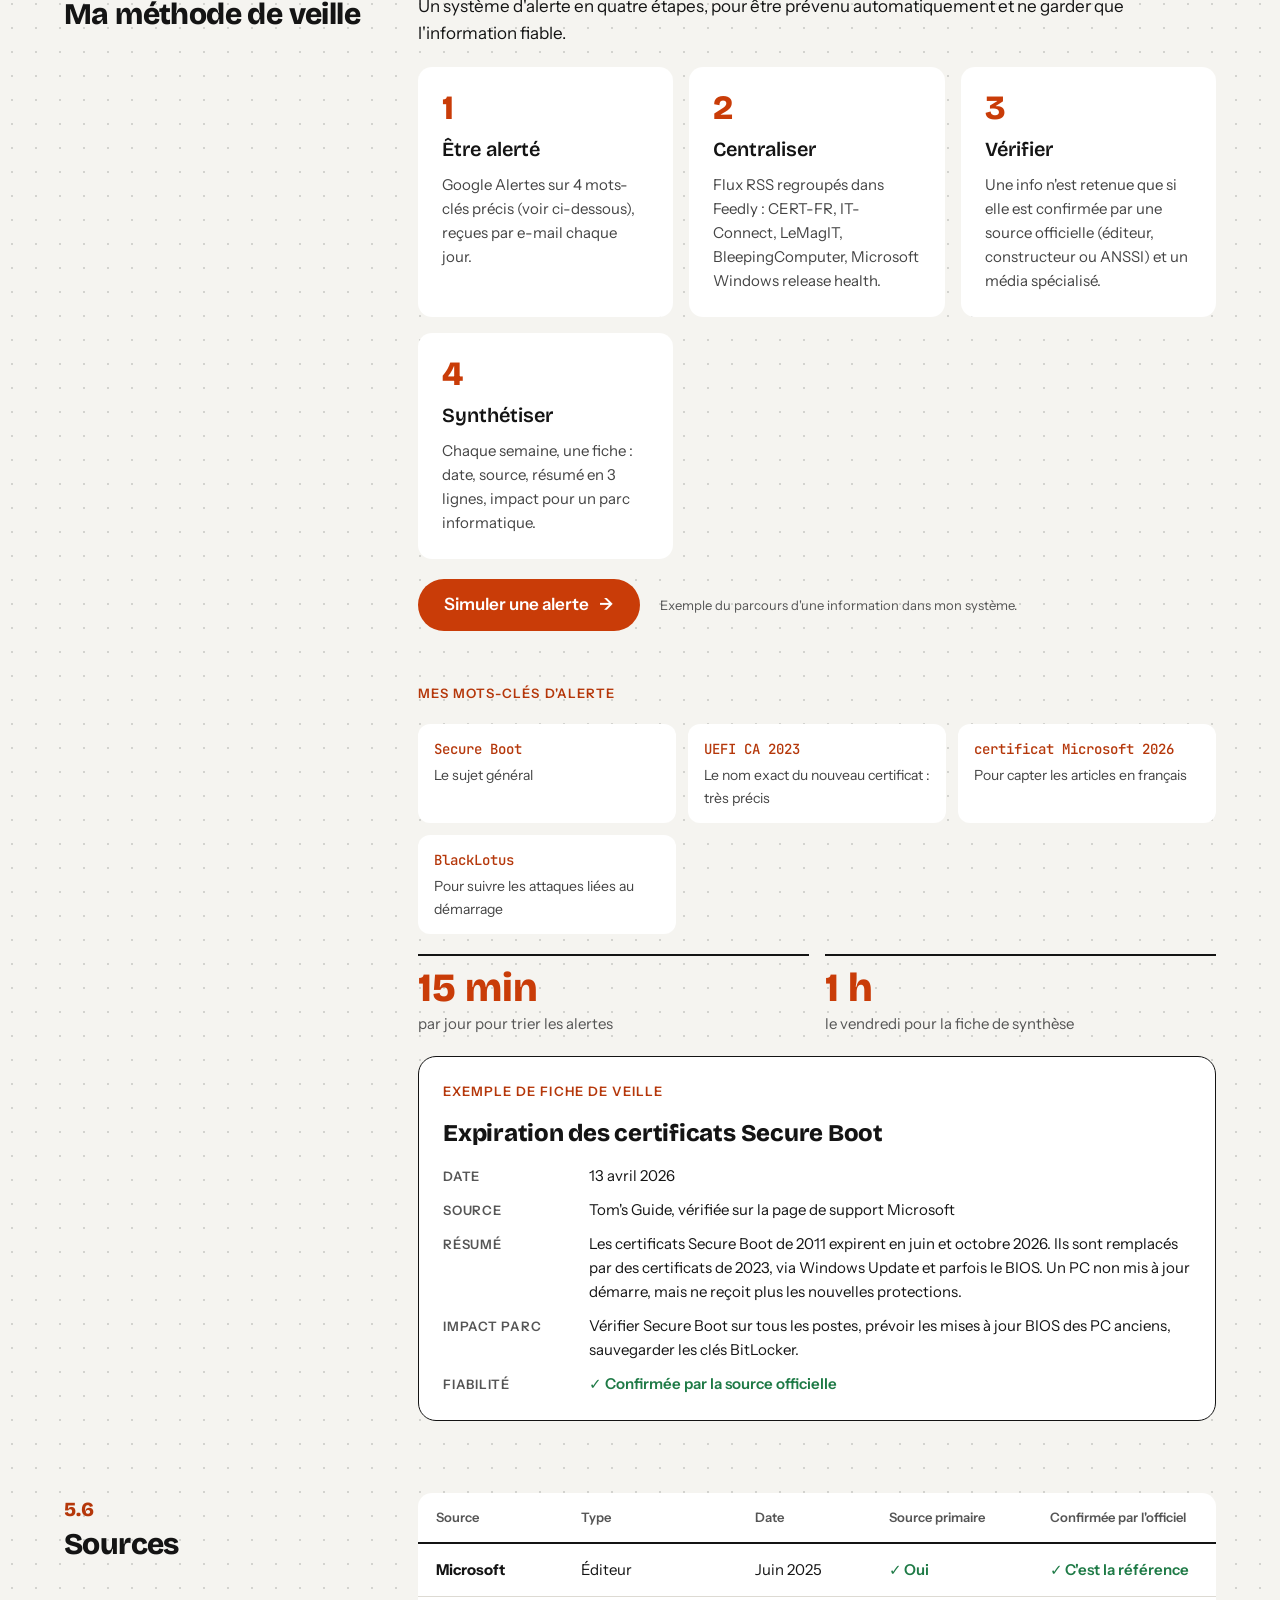
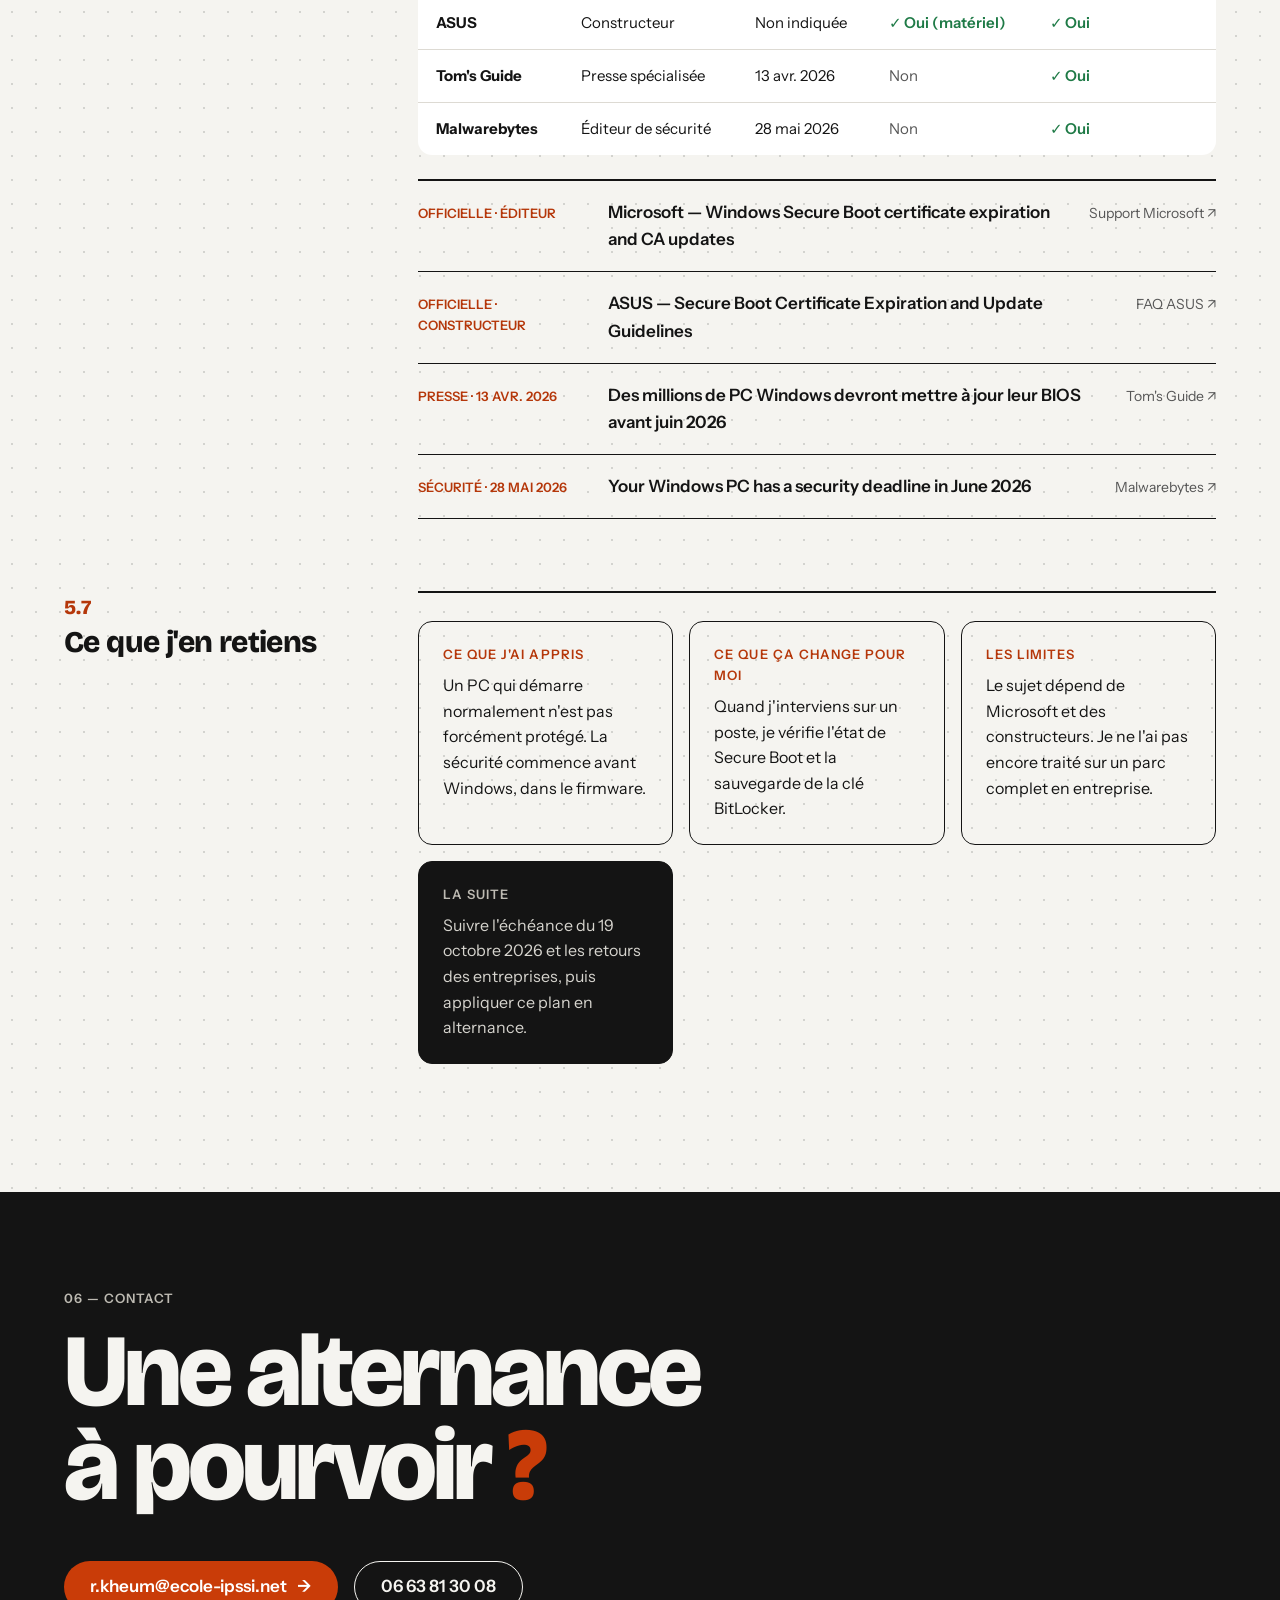
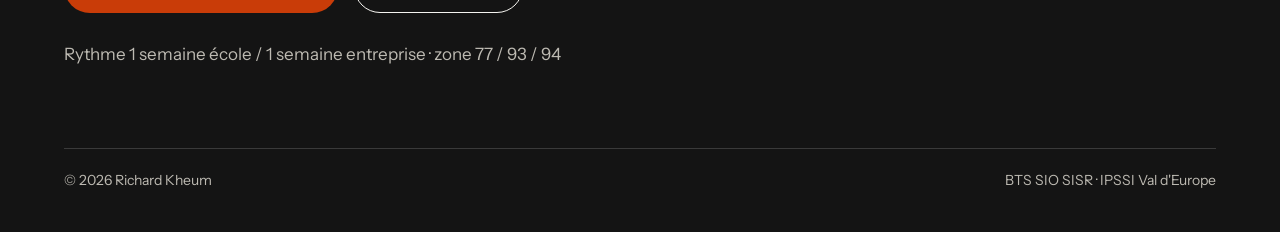
==== commit 81e92847: "Add files via upload" ====
--- a/index.html
+++ b/index.html
@@ -8,7 +8,7 @@
 <link rel="preconnect" href="https://fonts.googleapis.com">
 <link rel="preconnect" href="https://fonts.gstatic.com" crossorigin>
 <link rel="stylesheet" href="https://fonts.googleapis.com/css2?family=Archivo:wdth,wght@100..125,400..900&family=Bricolage+Grotesque:opsz,wght@12..96,400;12..96,600;12..96,800&family=Instrument+Sans:wght@400;500;600&family=JetBrains+Mono:wght@400;500&display=swap">
-<link rel="stylesheet" href="style.css">
+<link rel="stylesheet" href="style.css?v=20261014">
 <script>try{var t=localStorage.getItem('rk-theme');if(t==='dark'||t==='light')document.documentElement.setAttribute('data-theme',t);}catch(e){}</script>
 </head>
 <body>
@@ -119,7 +119,7 @@
     <span class="kicker">À dire · Parcours</span>
     <p>J'ai d'abord suivi un DCG au lycée Le Rebours, de septembre 2024 à mai 2025. J'y ai découvert les systèmes d'information de gestion, ce qui m'a donné envie de me tourner vers l'informatique.</p>
     <p>J'ai commencé mon BTS en octobre 2025. D'avril à juin 2026, j'ai fait un stage de technicien réseaux chez METM, une PME locale.</p>
-    <p>J'y ai administré des serveurs Proxmox, conçu un réseau segmenté par VLANs, et installé ou réparé des postes, y compris au niveau du BIOS. Ce travail sur le BIOS et l'UEFI fait directement le lien avec ma veille.</p>
+    <p>J'y ai participé à l'installation de serveurs sous Proxmox. J'ai aussi traité des incidents matériels : reconditionnement d'ordinateurs portables et résolution de problèmes utilisateurs. Enfin, j'ai mis à jour Windows sur des postes fixes et portables, et installé Windows à partir d'une clé de démarrage. Ce travail sur les postes et leur démarrage fait directement le lien avec ma veille.</p>
   </aside>
   <div class="sec-label" data-reveal="up"><div class="sec-num">01</div><h2>Parcours</h2></div>
   <div class="sec-body">
@@ -145,11 +145,10 @@
         <h3>Technicien réseaux — METM</h3>
         <div class="where">Stage · PME locale</div>
         <ul class="clean">
-          <li>Administration de serveurs Proxmox, déploiement de VMs pour les développeurs</li>
-          <li>Architecture réseau segmentée en VLANs pour isoler les flux du laboratoire</li>
-          <li>Routage inter-VLAN, plan d'adressage IP, configuration DHCP</li>
-          <li>Sécurisation des accès aux switchs et routeurs</li>
-          <li>Installation et mise à jour Windows/BIOS, réparation de PC portables</li>
+          <li><strong>Gestion du parc informatique :</strong> participation à l'installation de serveurs sous Proxmox</li>
+          <li><strong>Traitement des incidents matériels :</strong> reconditionnement de laptops et résolution de problèmes utilisateurs</li>
+          <li>Mise à jour Windows d'ordinateurs portables et fixes</li>
+          <li>Installation de Windows via une clé de boot</li>
         </ul>
       </div>
     </article>
@@ -165,7 +164,7 @@
   </aside>
   <div class="sec-label" data-reveal="up"><div class="sec-num">02</div><h2>Compé&shy;tences</h2></div>
   <div class="sec-body skills" data-stagger>
-    <div class="skill" data-reveal="right"><h3>Administration des infrastructures</h3><span class="badge solid">Avancé</span><div class="tools">Windows Server, Active Directory, Proxmox</div></div>
+    <div class="skill" data-reveal="right"><h3>Administration des infrastructures</h3><span class="badge solid">Avancé</span><div class="tools">Windows Server, Active Directory, Proxmox, GLPI (première utilisation sur Windows Server)</div></div>
     <div class="skill" data-reveal="right"><h3>Architecture réseaux &amp; systèmes</h3><span class="badge solid">Avancé</span><div class="tools">Cisco IOS, OSPF, HSRP, VLANs, DHCP</div></div>
     <div class="skill" data-reveal="right"><h3>Virtualisation &amp; outils</h3><span class="badge solid">Avancé</span><div class="tools">Proxmox, VMware, Packet Tracer, Office 365</div></div>
     <div class="skill" data-reveal="right"><h3>Sécurisation des accès &amp; données</h3><span class="badge">Intermédiaire+</span><div class="tools">Segmentation, administration des accès, RGPD, référentiels ANSSI</div></div>
@@ -225,21 +224,21 @@
   </div>
   <div class="cards passions" data-stagger>
     <article class="card" data-reveal="scale">
-      <svg class="p-ico" viewBox="0 0 48 48" aria-hidden="true"><path d="M14 16h20a9 9 0 0 1 9 9l1 7a5 5 0 0 1-9 3l-3-4H16l-3 4a5 5 0 0 1-9-3l1-7a9 9 0 0 1 9-9z"/><path d="M15 22v6M12 25h6"/><circle cx="31" cy="23.5" r="1.4"/><circle cx="35" cy="27.5" r="1.4"/></svg>
+      <svg class="p-ico" viewBox="0 0 48 48" width="52" height="52" fill="none" stroke="#E2531F" stroke-width="2.4" stroke-linecap="round" stroke-linejoin="round" aria-hidden="true"><path d="M14 16h20a9 9 0 0 1 9 9l1 7a5 5 0 0 1-9 3l-3-4H16l-3 4a5 5 0 0 1-9-3l1-7a9 9 0 0 1 9-9z"/><path d="M15 22v6M12 25h6"/><circle cx="31" cy="23.5" r="1.4" fill="#E2531F" stroke="none"/><circle cx="35" cy="27.5" r="1.4" fill="#E2531F" stroke="none"/></svg>
       <div class="p-since">Depuis petit</div>
       <h3>Jeux vidéo</h3>
       <p>Passionné depuis l'enfance, je joue à toutes sortes de jeux.</p>
       <div class="meta">Tous genres</div>
     </article>
     <article class="card" data-reveal="scale">
-      <svg class="p-ico" viewBox="0 0 48 48" aria-hidden="true"><path d="M6 20v8M10 16v16M38 16v16M42 20v8M10 24h28"/></svg>
+      <svg class="p-ico" viewBox="0 0 48 48" width="52" height="52" fill="none" stroke="#E2531F" stroke-width="2.4" stroke-linecap="round" stroke-linejoin="round" aria-hidden="true"><path d="M6 20v8M10 16v16M38 16v16M42 20v8M10 24h28"/></svg>
       <div class="p-since">Depuis 4 ans</div>
       <h3>Musculation</h3>
       <p>Une pratique régulière depuis quatre ans.</p>
       <div class="meta">Sport</div>
     </article>
     <article class="card dark" data-reveal="scale">
-      <svg class="p-ico" viewBox="0 0 48 48" aria-hidden="true"><path d="M6 34c0-3 2-5 5-5l9-1 5-12 6 3-2 6 6 2c4 1 7 4 7 7v2H6z"/><path d="M6 38h36"/></svg>
+      <svg class="p-ico" viewBox="0 0 48 48" width="52" height="52" fill="none" stroke="#E2531F" stroke-width="2.4" stroke-linecap="round" stroke-linejoin="round" aria-hidden="true"><path d="M6 34c0-3 2-5 5-5l9-1 5-12 6 3-2 6 6 2c4 1 7 4 7 7v2H6z"/><path d="M6 38h36"/></svg>
       <div class="p-since">En parallèle</div>
       <h3>Course à pied</h3>
       <p>En complément de la musculation.</p>
@@ -552,6 +551,6 @@
   <button type="button" data-exit>Quitter</button>
 </div>
 
-<script src="script.js"></script>
+<script src="script.js?v=20261014"></script>
 </body>
 </html>
--- a/style.css
+++ b/style.css
@@ -177,6 +177,11 @@
 .card.dark{background:var(--inv);color:var(--on-dark)}
 .card.dark p{color:var(--on-dark-2)}
 .card.dark .meta{color:var(--on-dark-muted)}
+.passions .card{min-height:300px}
+.p-ico{width:52px;height:52px;fill:none;stroke:var(--accent);stroke-width:2.4;stroke-linecap:round;stroke-linejoin:round;transition:transform .35s var(--ease)}
+.p-ico circle{fill:var(--accent);stroke:none}
+.card:hover .p-ico{transform:translateY(-4px) rotate(-6deg)}
+.p-since{font-family:var(--f-display);font-weight:800;font-size:clamp(30px,3.4vw,40px);line-height:1;letter-spacing:-.03em;color:var(--accent)}
 .certs{margin-top:16px;display:grid;grid-template-columns:repeat(auto-fit,minmax(300px,1fr));gap:16px}
 .cert{border:1.5px solid var(--ink);border-radius:18px;padding:24px 28px;display:flex;flex-direction:column;gap:6px;transition:background-color .3s var(--ease)}
 .cert:hover{background:var(--surface)}
